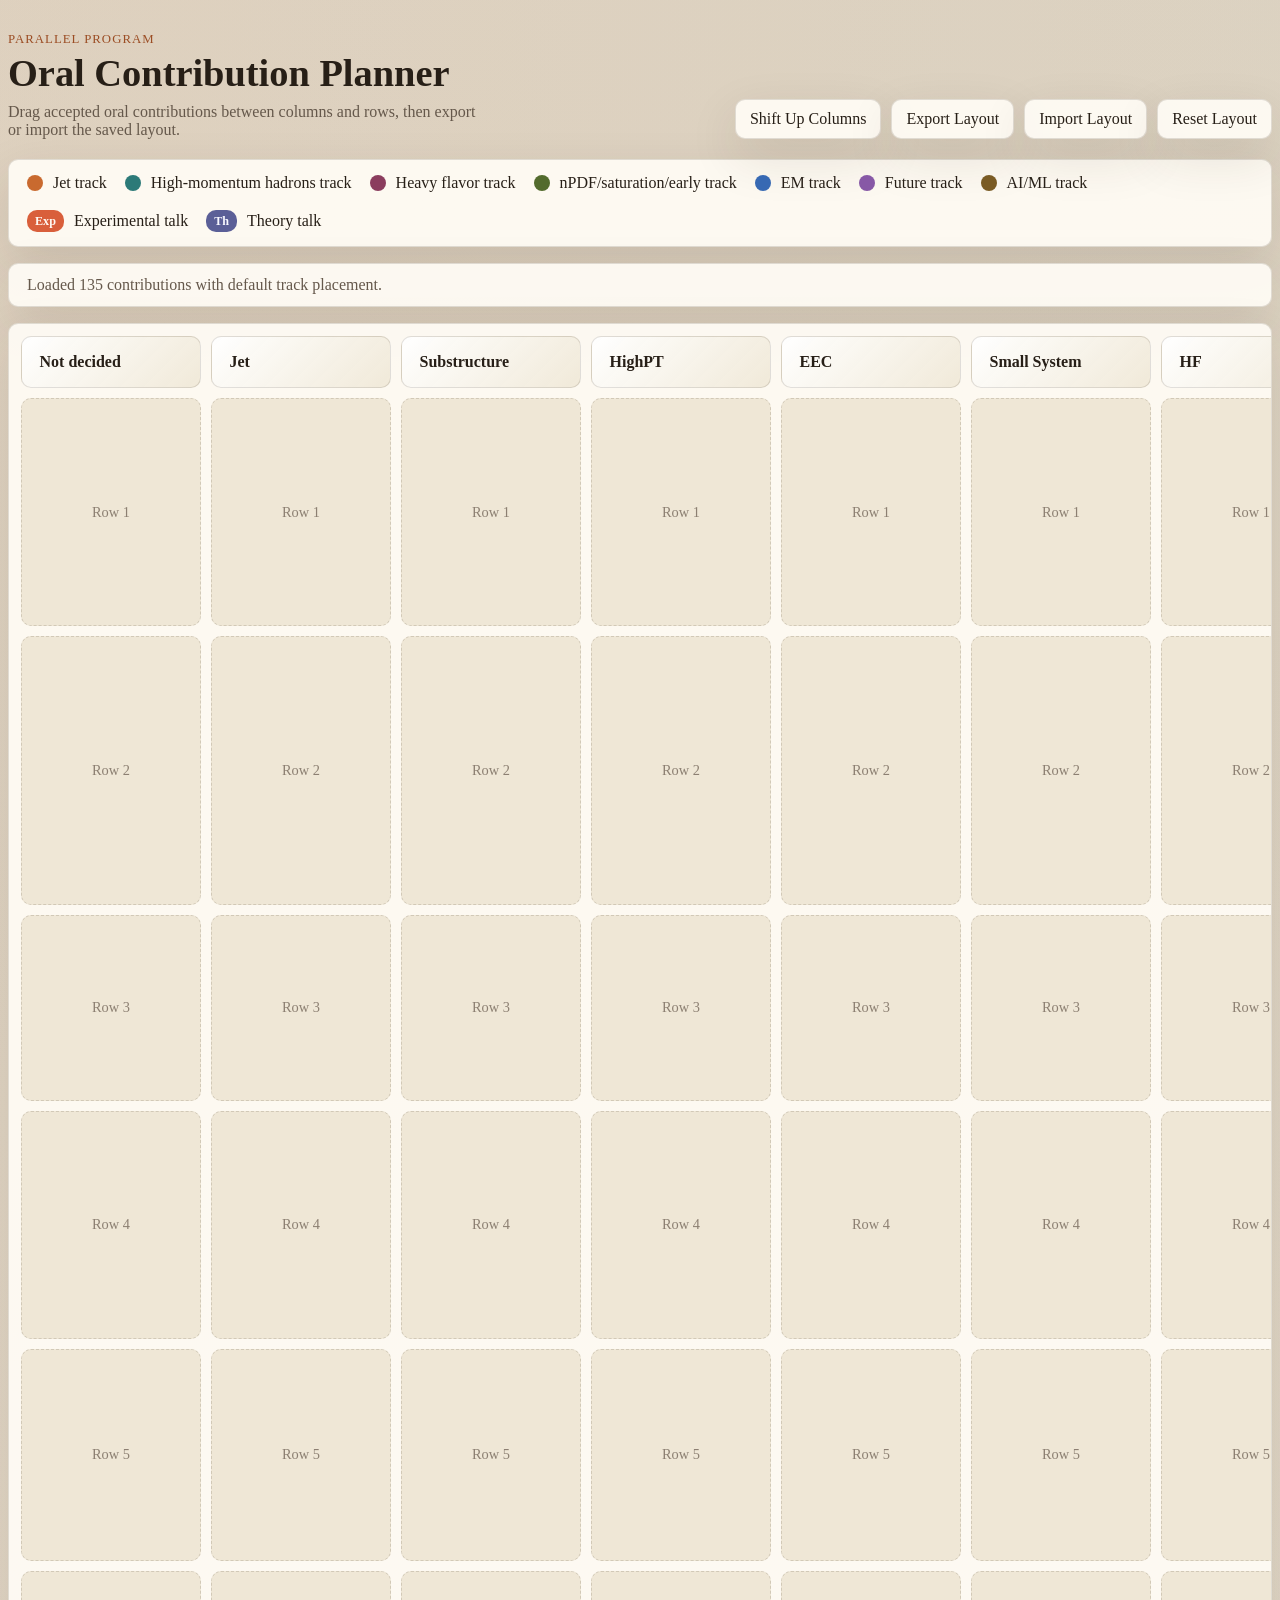
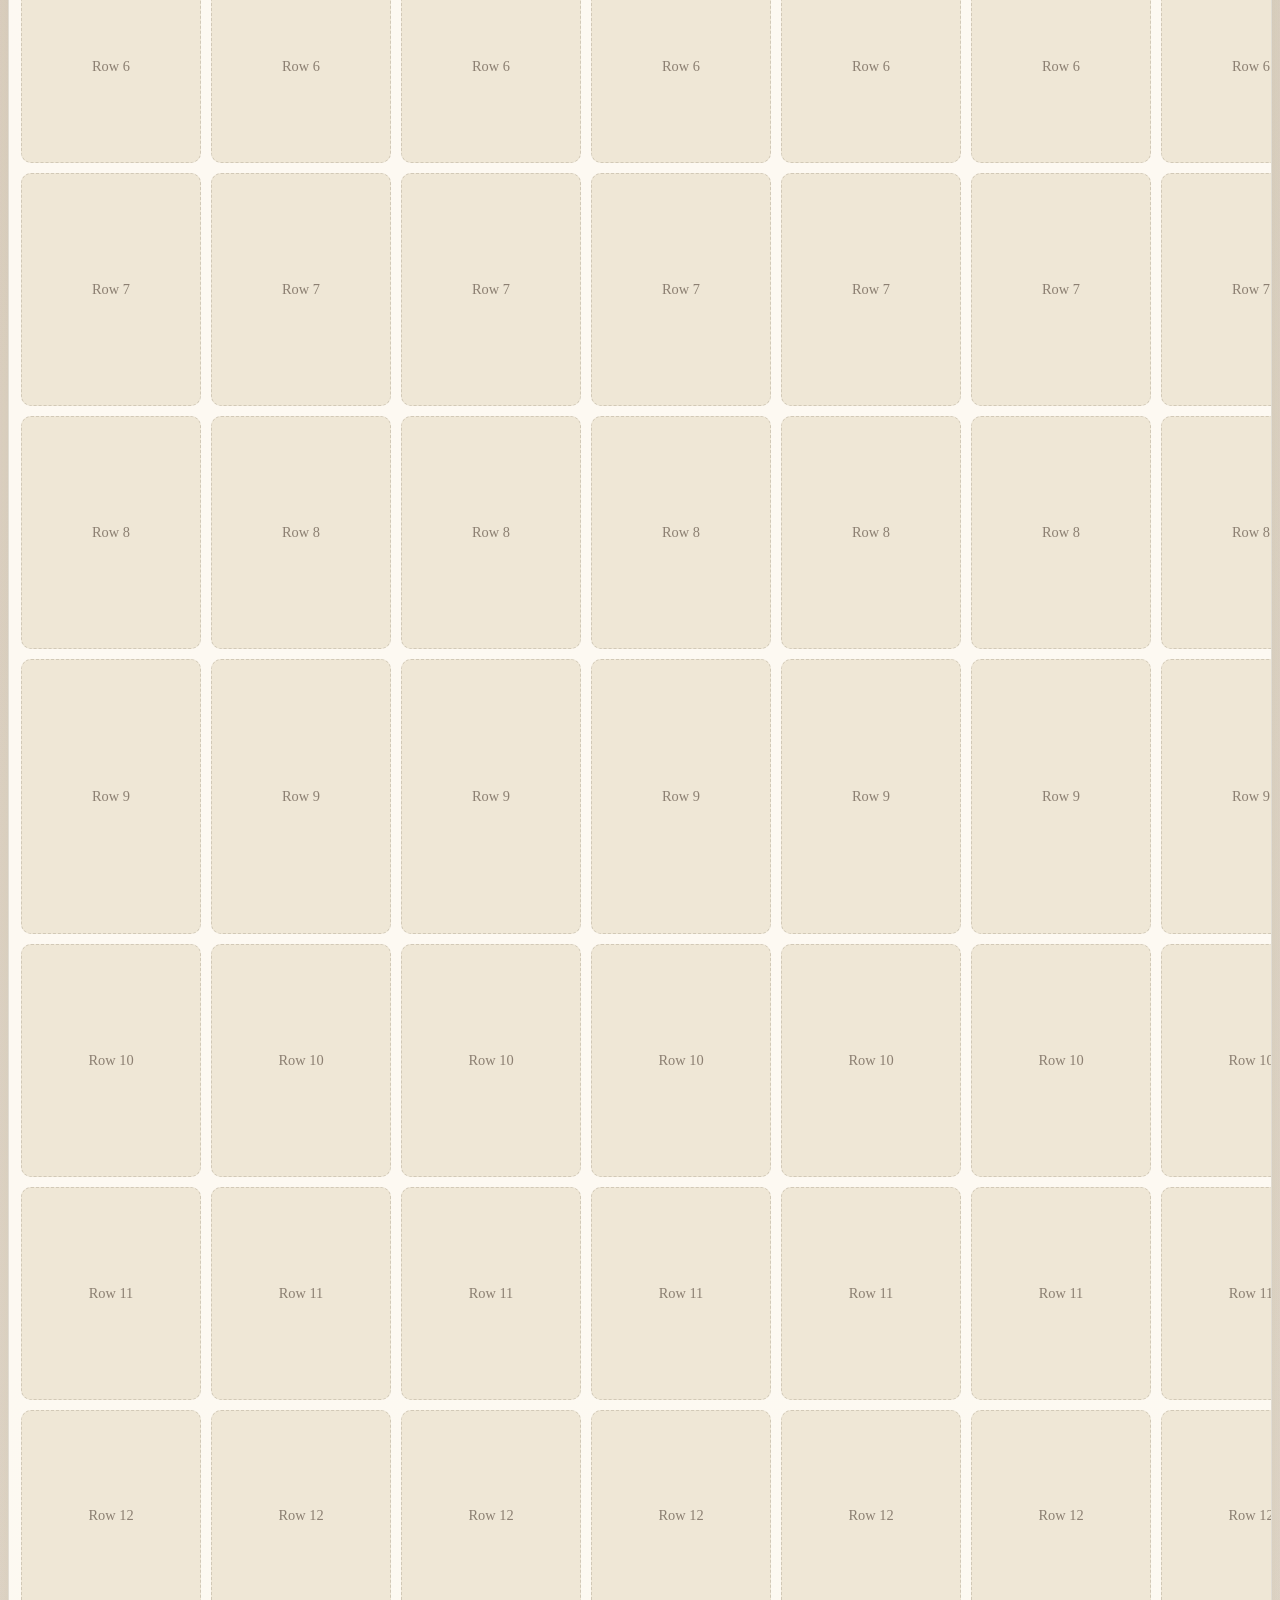
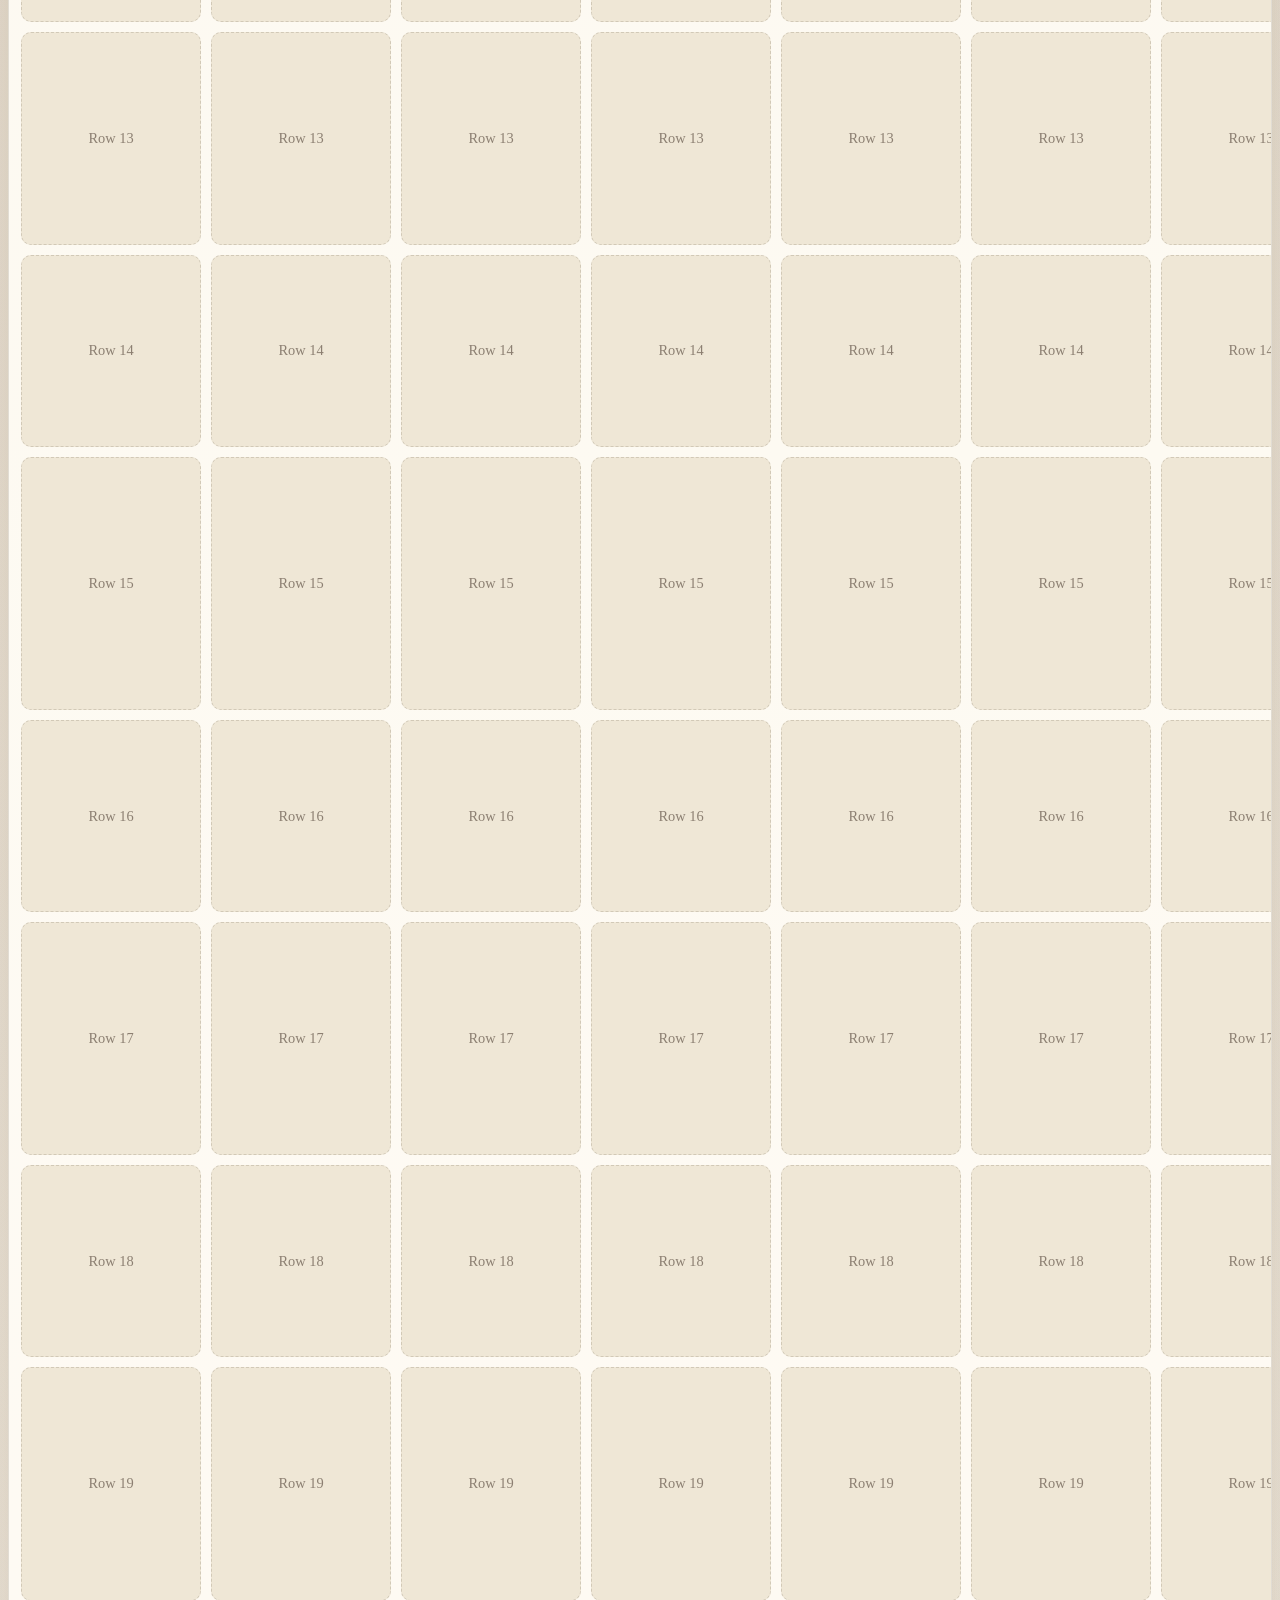
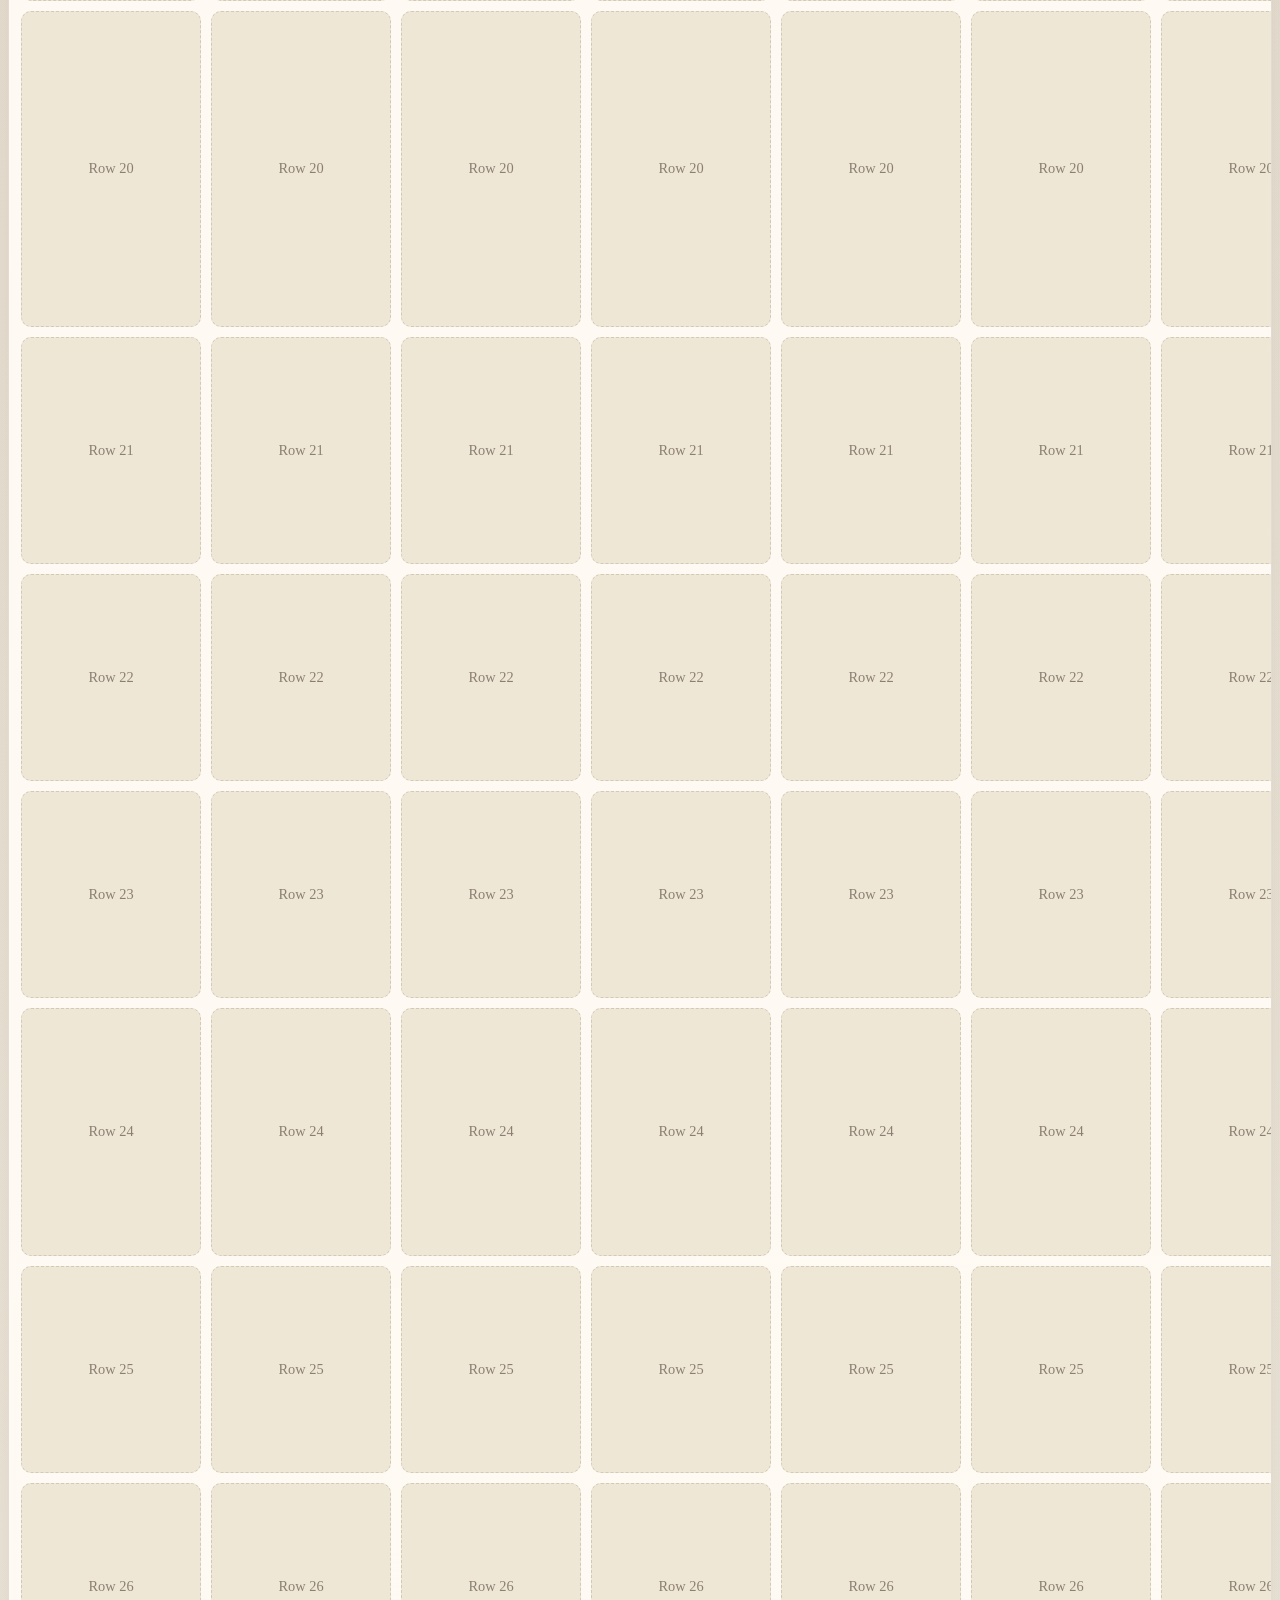
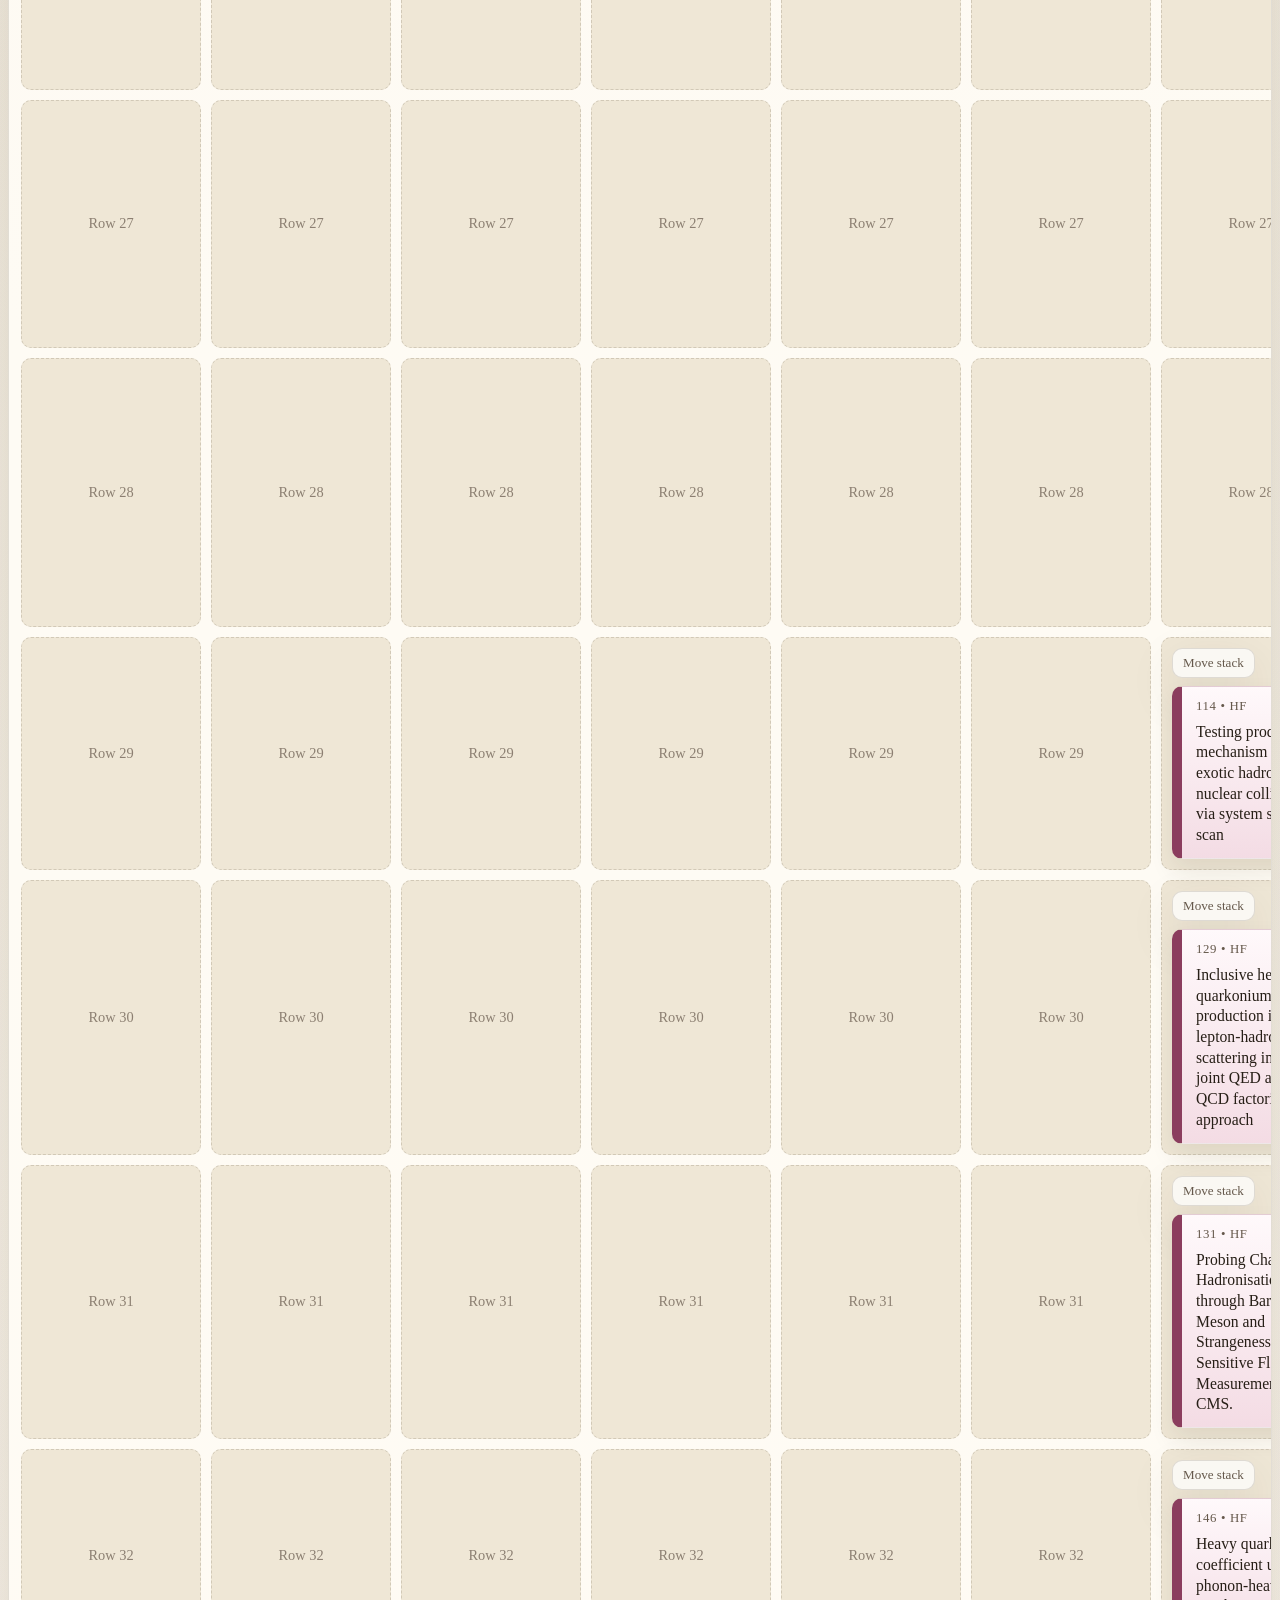
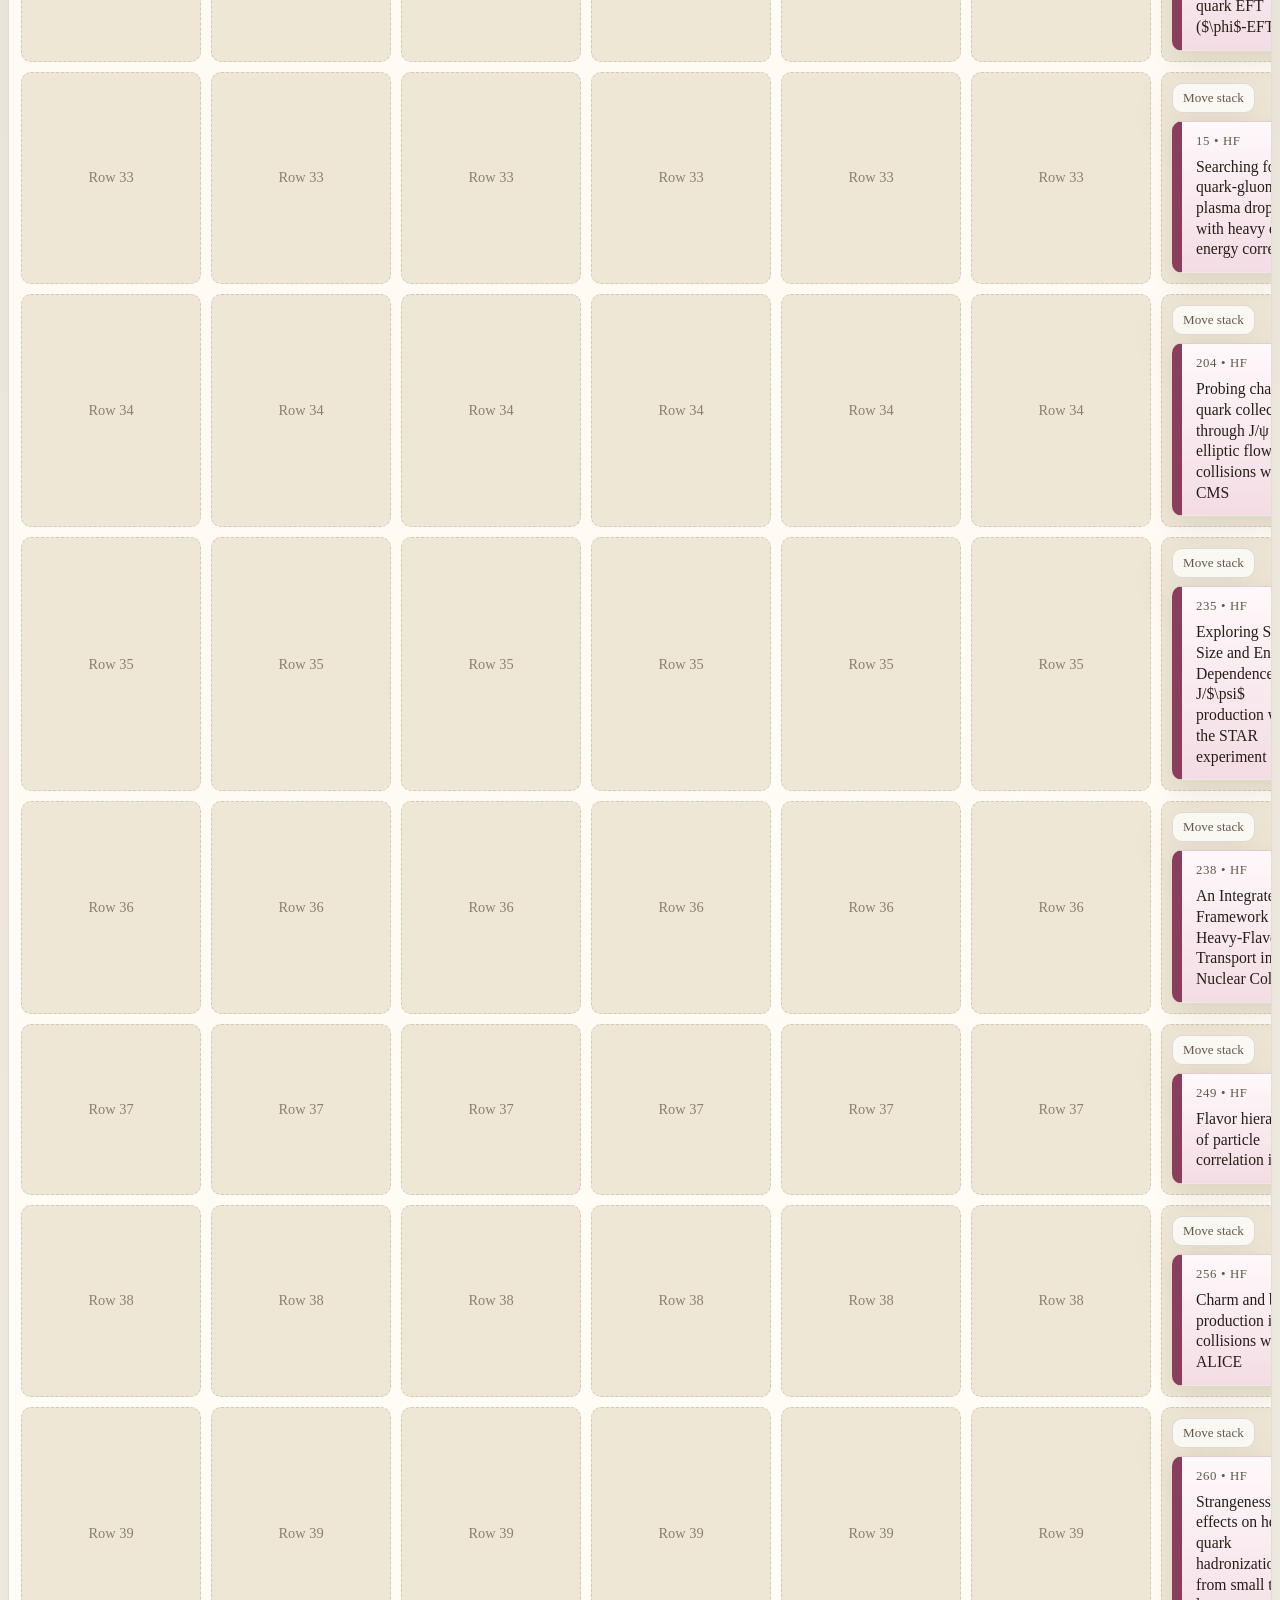
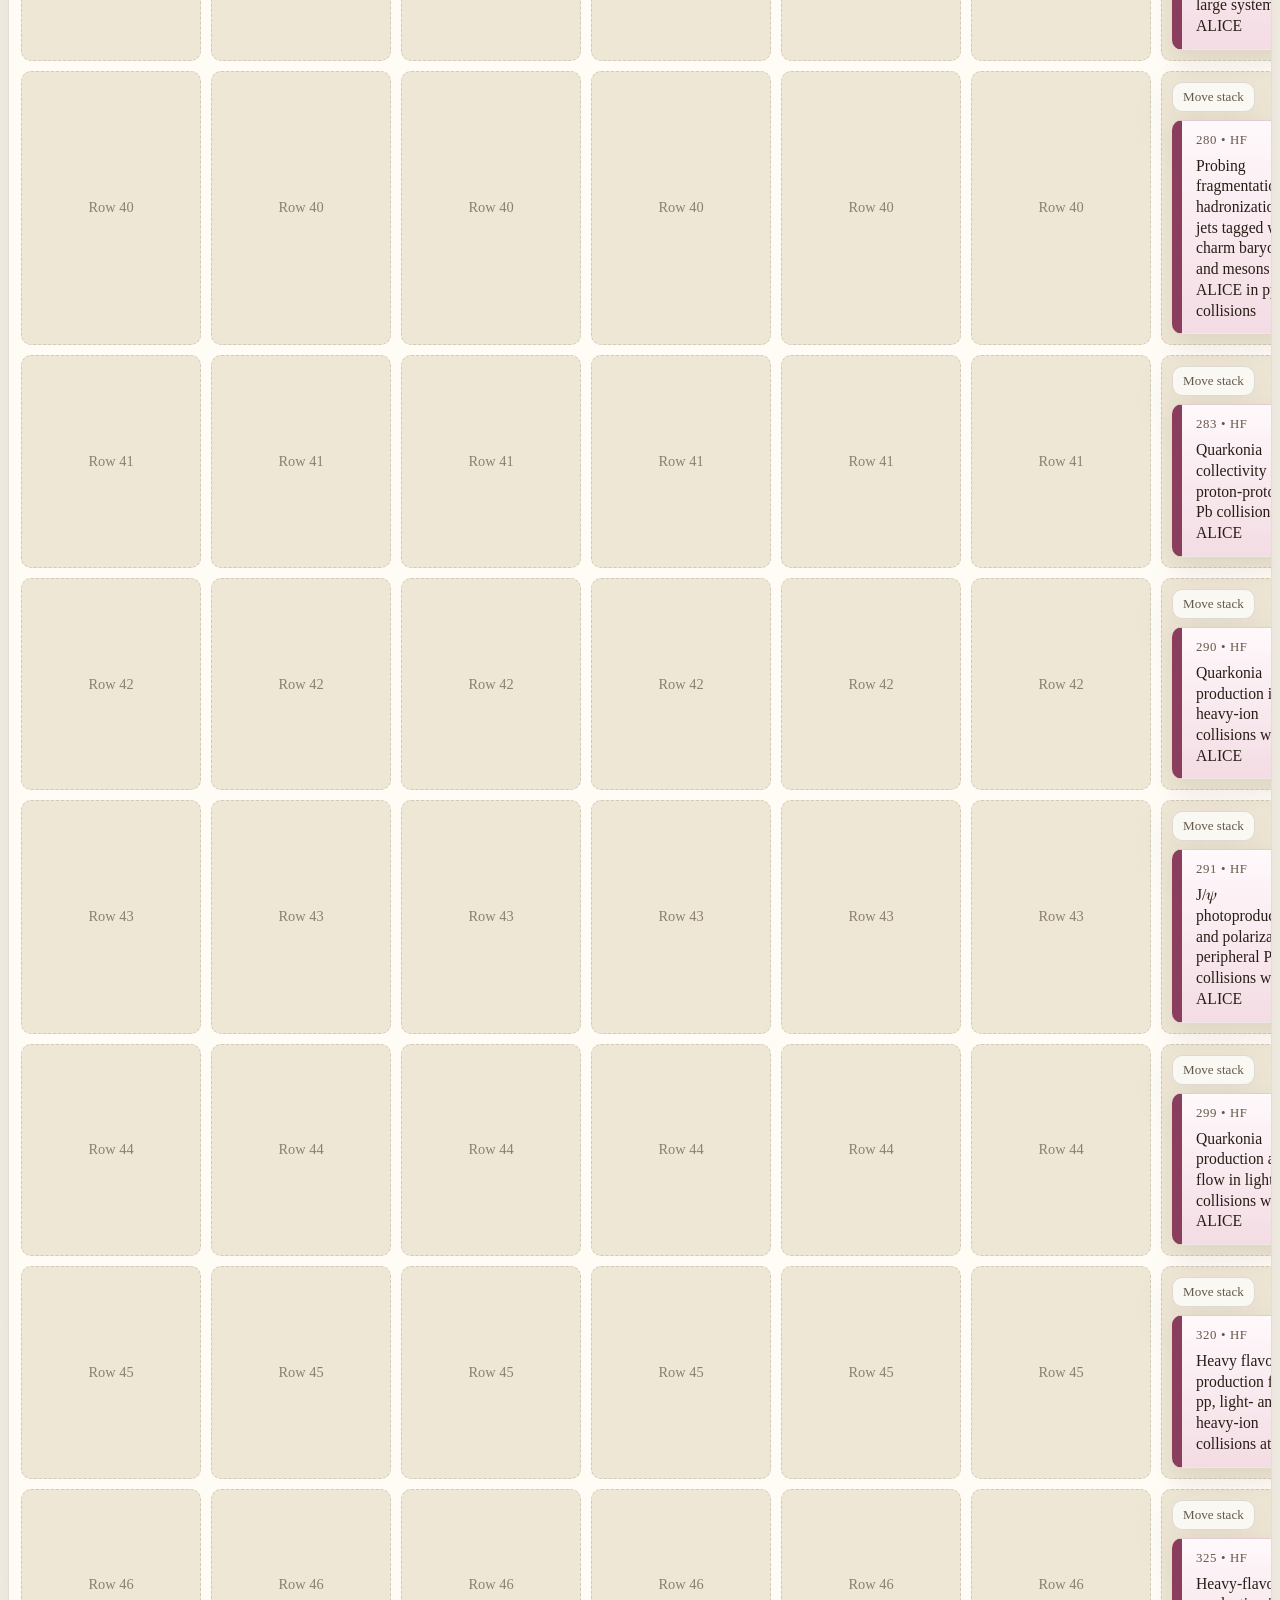
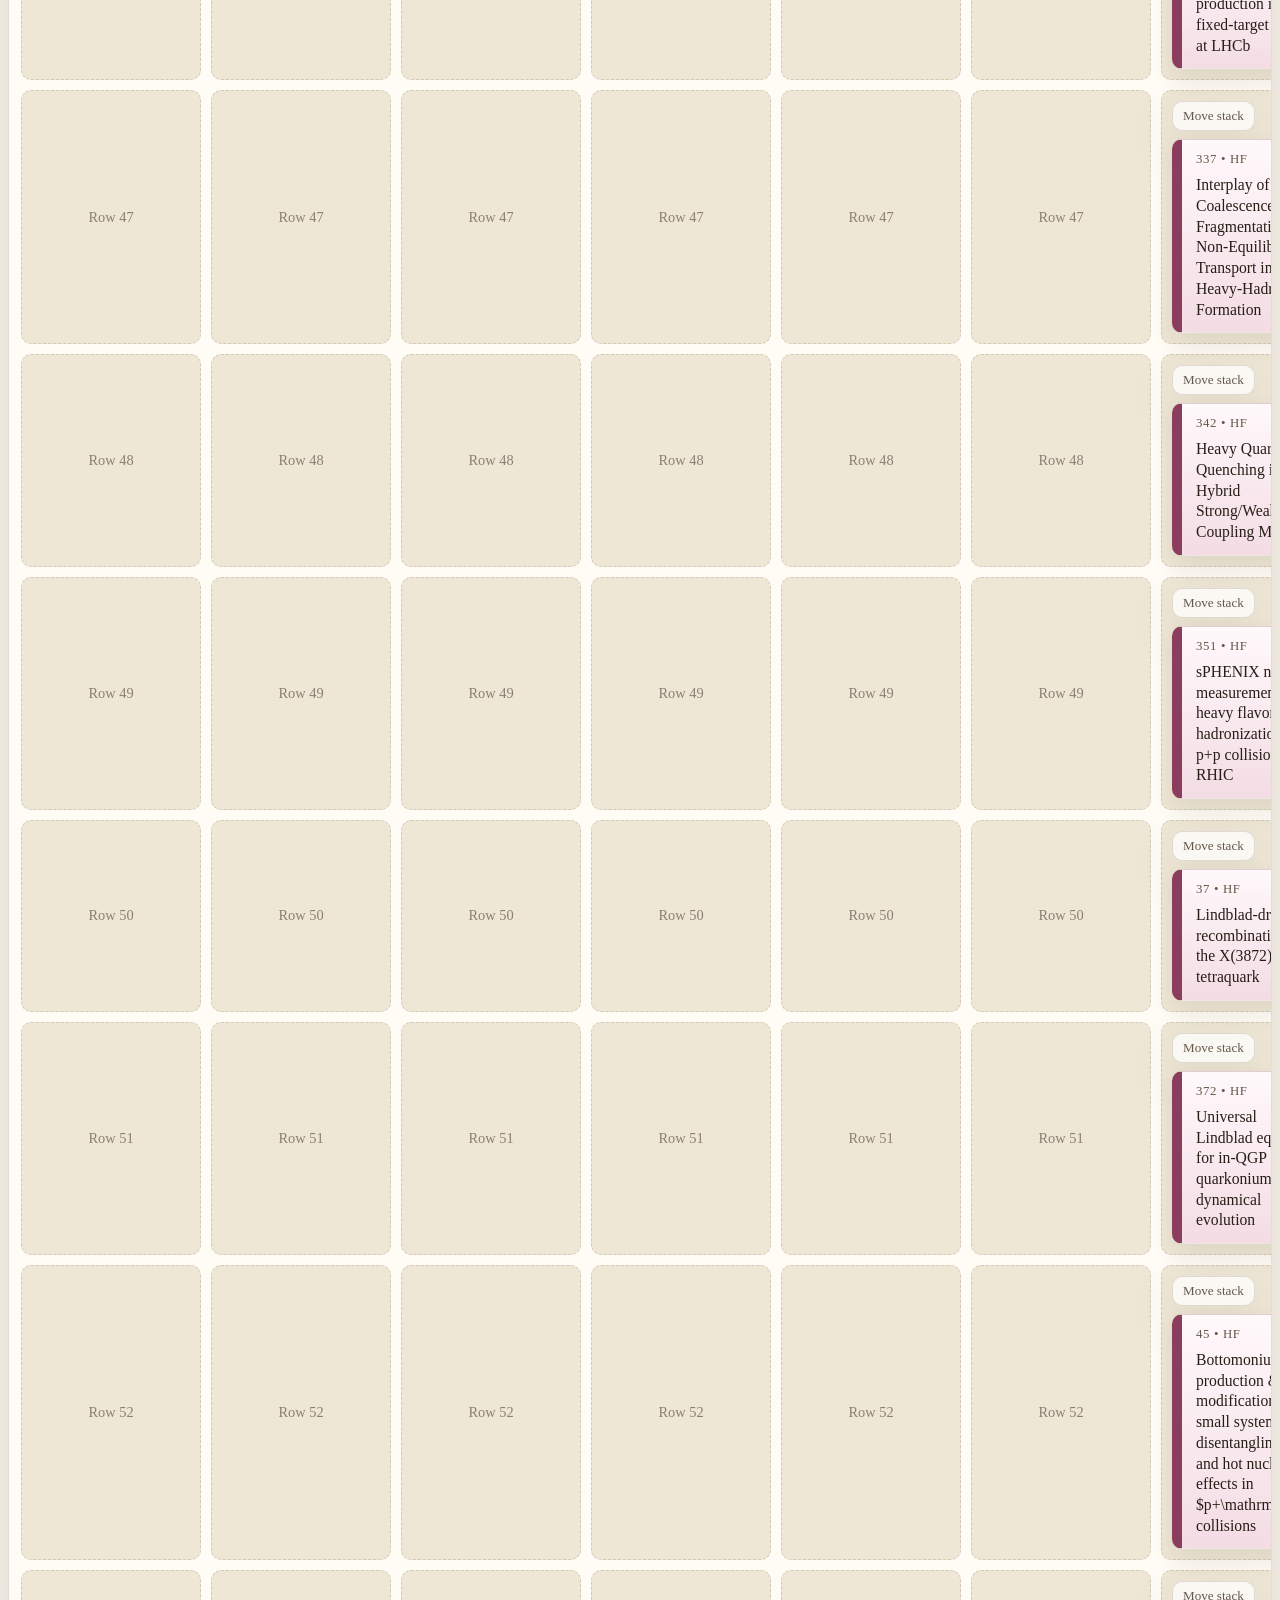
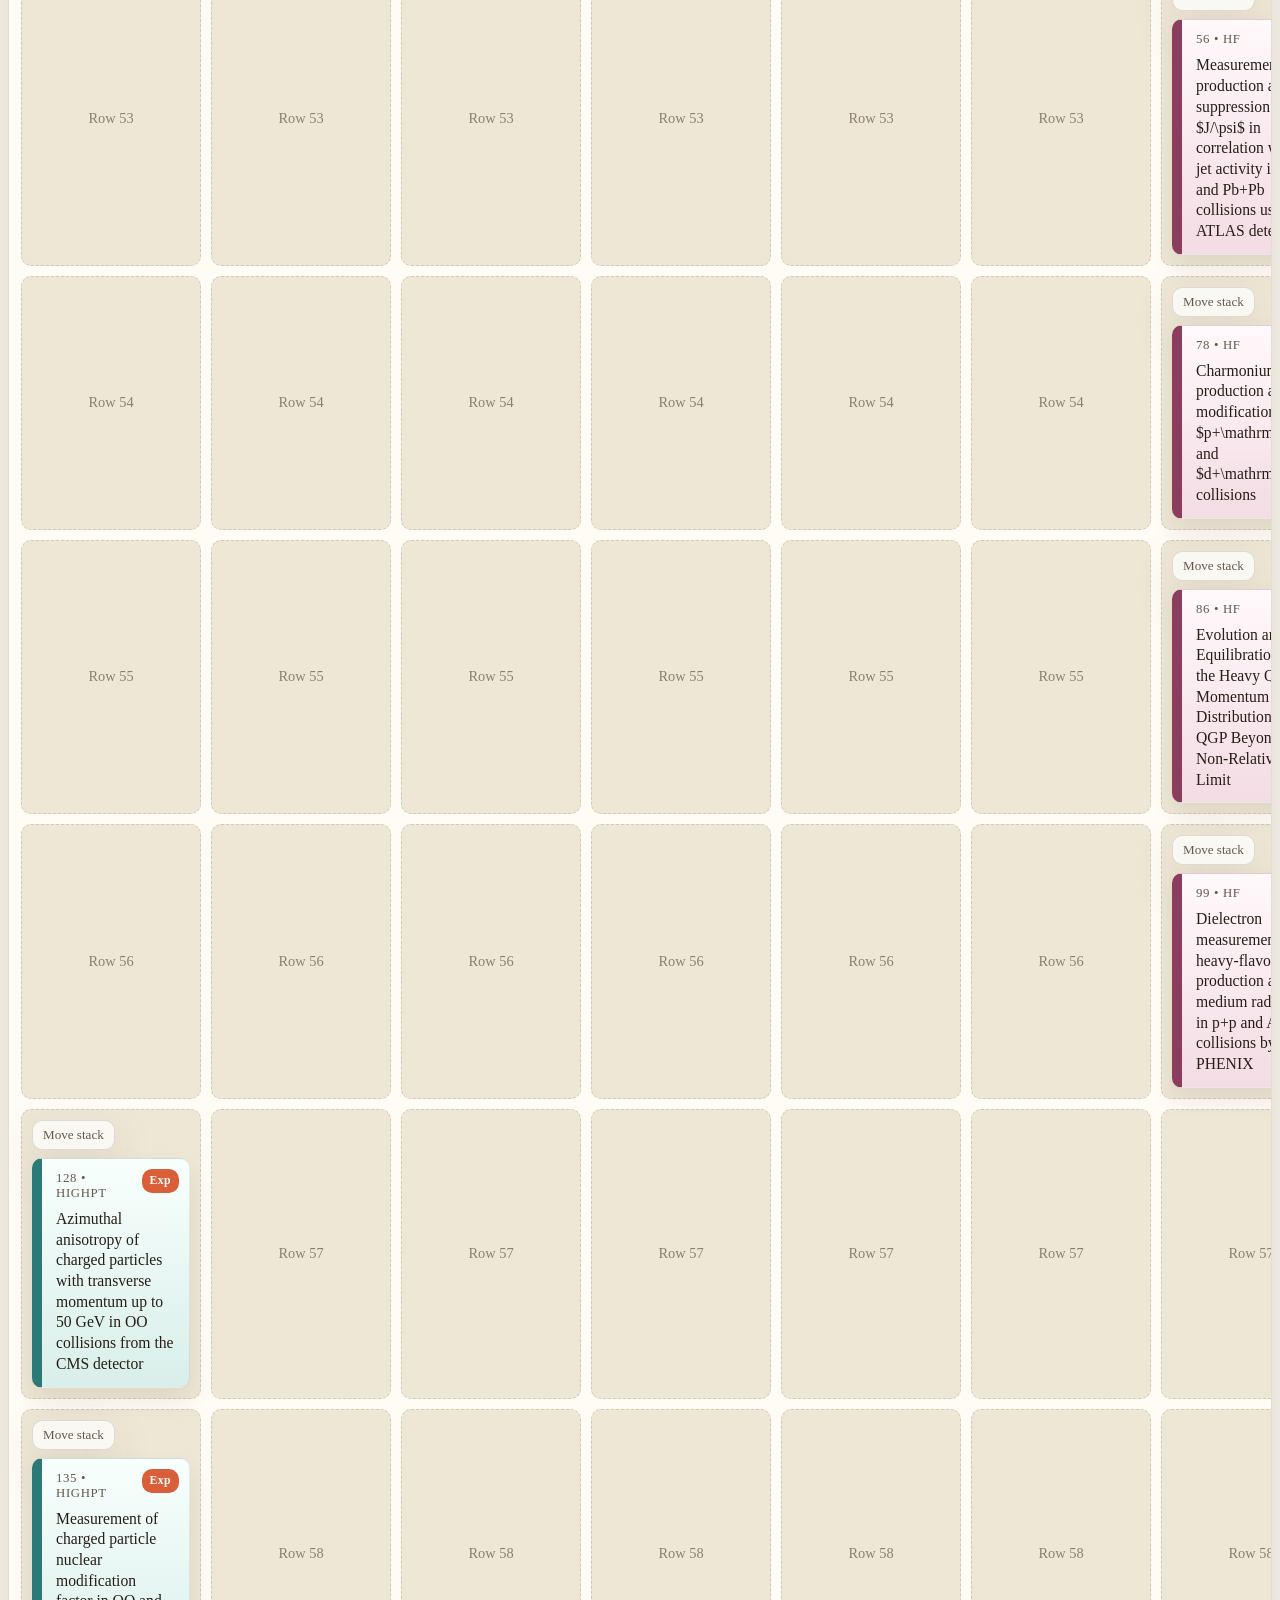
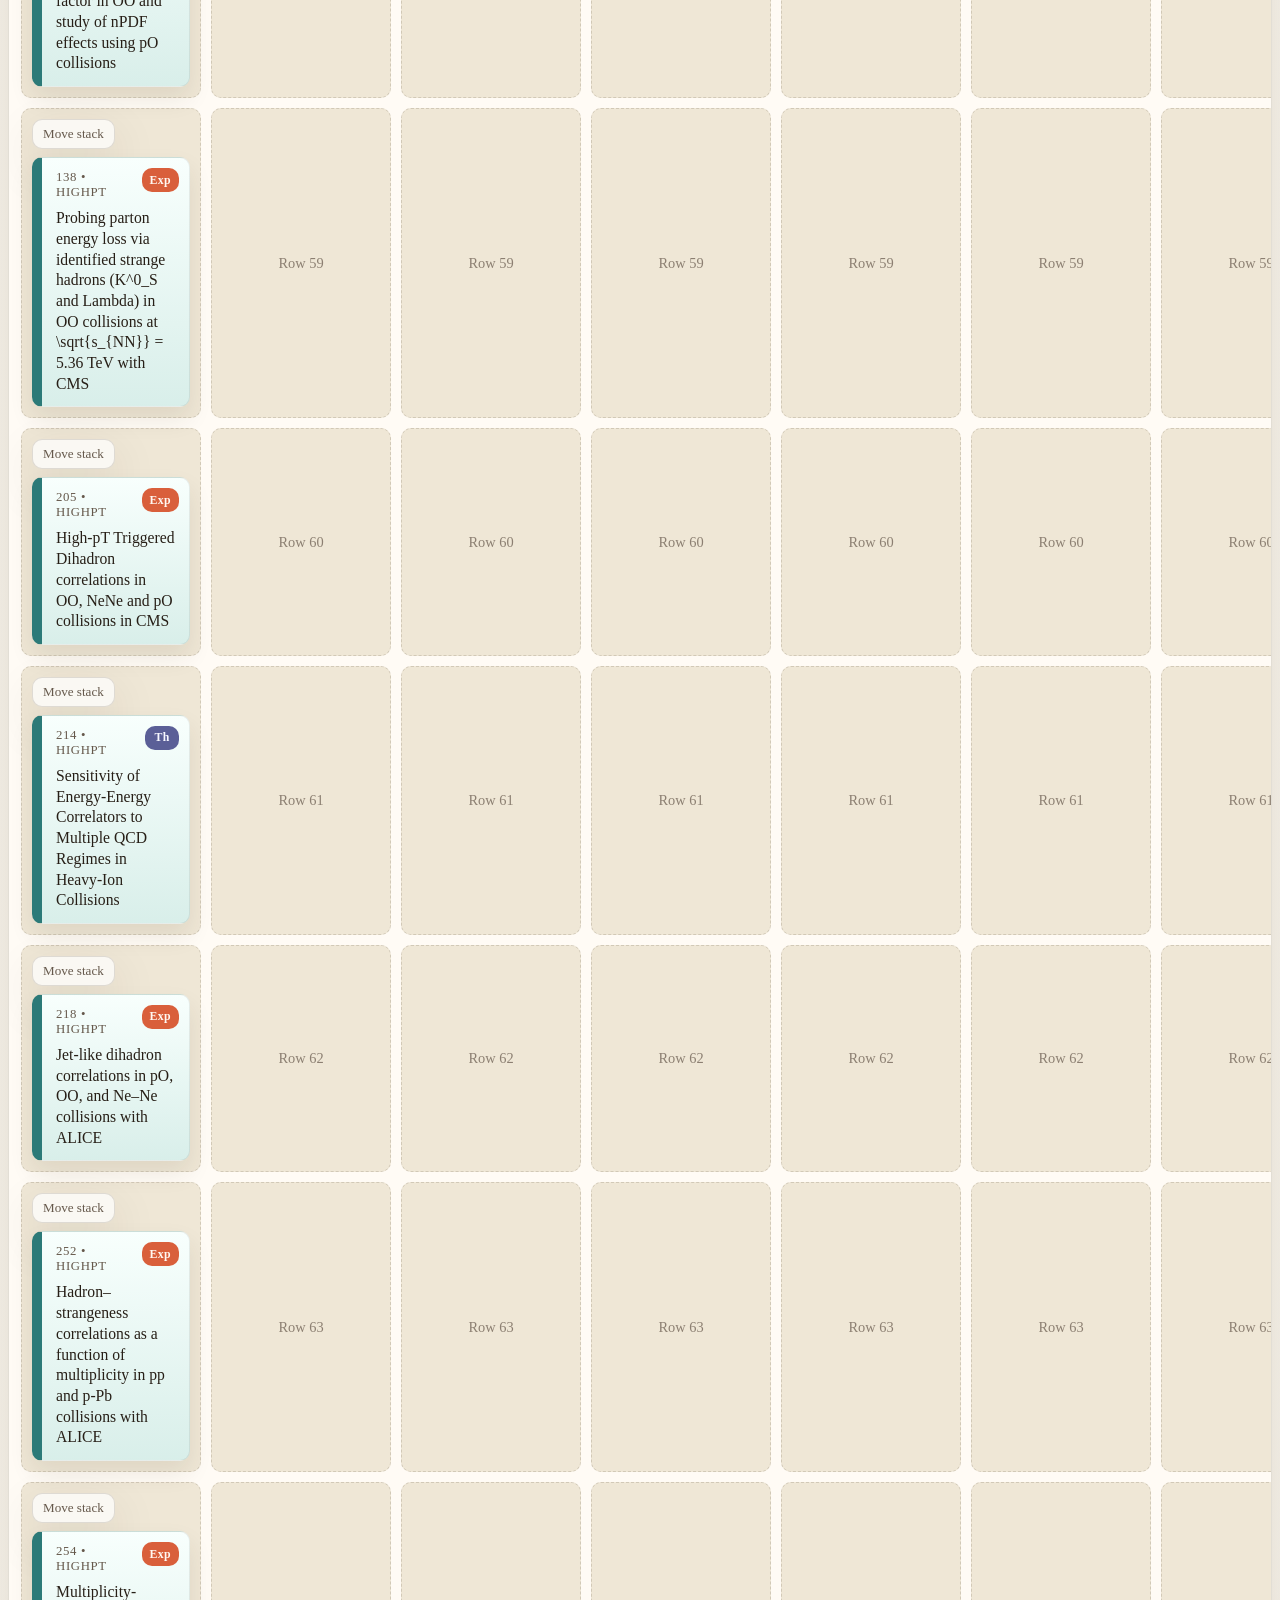
==== docs/index.html @ 84449896 "Initial commit" ====
<!doctype html>
<html lang="en">
  <head>
    <meta charset="utf-8">
    <meta name="viewport" content="width=device-width, initial-scale=1">
    <title>Parallel Program Planner</title>
    <link rel="stylesheet" href="style.css">
  </head>
  <body>
    <main class="page">
      <header class="hero">
        <div>
          <p class="eyebrow">Parallel Program</p>
          <h1>Oral Contribution Planner</h1>
          <p class="summary">
            Drag accepted oral contributions between columns and rows, then export or import the saved layout.
          </p>
        </div>
        <div class="actions">
          <button id="compact-button" type="button">Shift Up Columns</button>
          <button id="export-button" type="button">Export Layout</button>
          <label class="import-button" for="import-input">Import Layout</label>
          <input id="import-input" type="file" accept="application/json">
          <button id="reset-button" type="button">Reset Layout</button>
        </div>
      </header>

      <section class="legend" aria-label="Track colors">
        <span class="legend-item"><span class="legend-chip jet"></span>Jet track</span>
        <span class="legend-item"><span class="legend-chip highpt"></span>High-momentum hadrons track</span>
        <span class="legend-item"><span class="legend-chip hf"></span>Heavy flavor track</span>
        <span class="legend-item"><span class="legend-chip npdf-saturation-early"></span>nPDF/saturation/early track</span>
        <span class="legend-item"><span class="legend-chip em"></span>EM track</span>
        <span class="legend-item"><span class="legend-chip future"></span>Future track</span>
        <span class="legend-item"><span class="legend-chip ai-ml"></span>AI/ML track</span>
        <span class="legend-item"><span class="legend-badge exp">Exp</span>Experimental talk</span>
        <span class="legend-item"><span class="legend-badge theory">Th</span>Theory talk</span>
      </section>

      <section class="status-bar">
        <p id="status-message">Loading contributions...</p>
      </section>

      <section class="grid-wrap">
        <div id="schedule-grid" class="schedule-grid" aria-live="polite"></div>
      </section>
    </main>

    <template id="card-template">
      <article class="contribution-card" draggable="true">
        <div class="card-badge"></div>
        <div class="card-id"></div>
        <div class="card-title"></div>
      </article>
    </template>

    <script src="data.js"></script>
    <script src="app.js"></script>
  </body>
</html>
---- docs/style.css ----
:root {
  color-scheme: light;
  --page-bg: #f5f1e8;
  --panel-bg: rgba(255, 252, 246, 0.92);
  --panel-border: rgba(78, 66, 44, 0.16);
  --text-main: #271f17;
  --text-muted: #65584b;
  --accent: #9b4d24;
  --jet: #c96a2f;
  --jet-soft: #f4d1bd;
  --highpt: #2c7a78;
  --highpt-soft: #cce8e2;
  --hf: #8b3d5e;
  --hf-soft: #efd0db;
  --npdf-saturation-early: #536b2d;
  --npdf-saturation-early-soft: #dce7c7;
  --em: #3769b3;
  --em-soft: #d4e3fb;
  --future: #8758a6;
  --future-soft: #e6d8f2;
  --ai-ml: #7a5b24;
  --ai-ml-soft: #ecdfc0;
  --drop-zone: #efe7d6;
  --shadow: 0 18px 50px rgba(60, 43, 24, 0.12);
}

* {
  box-sizing: border-box;
}

body {
  margin: 0;
  min-height: 100vh;
  font-family: Georgia, "Times New Roman", serif;
  color: var(--text-main);
  background:
    radial-gradient(circle at top left, rgba(201, 106, 47, 0.18), transparent 28%),
    radial-gradient(circle at top right, rgba(44, 122, 120, 0.12), transparent 26%),
    linear-gradient(180deg, #f8f4ea 0%, var(--page-bg) 100%);
}

.page {
  width: min(1760px, calc(100vw - 16px));
  margin: 0 auto;
  padding: 32px 0 48px;
}

.hero {
  display: flex;
  justify-content: space-between;
  gap: 24px;
  align-items: end;
  margin-bottom: 20px;
}

.eyebrow {
  margin: 0 0 8px;
  text-transform: uppercase;
  letter-spacing: 0.08em;
  font-size: 0.8rem;
  color: var(--accent);
}

h1 {
  margin: 0;
  font-size: clamp(2rem, 3vw, 3.3rem);
  line-height: 0.95;
}

.summary {
  max-width: 60ch;
  margin: 12px 0 0;
  color: var(--text-muted);
}

.actions {
  display: flex;
  flex-wrap: wrap;
  gap: 10px;
  justify-content: flex-end;
}

button,
.import-button {
  border: 1px solid var(--panel-border);
  background: var(--panel-bg);
  color: var(--text-main);
  padding: 10px 14px;
  border-radius: 10px;
  font: inherit;
  cursor: pointer;
  box-shadow: var(--shadow);
}

button:hover,
.import-button:hover {
  border-color: rgba(78, 66, 44, 0.28);
}

#import-input {
  display: none;
}

.legend,
.status-bar,
.grid-wrap {
  background: var(--panel-bg);
  border: 1px solid var(--panel-border);
  border-radius: 10px;
  box-shadow: var(--shadow);
}

.legend {
  display: flex;
  flex-wrap: wrap;
  gap: 18px;
  padding: 14px 18px;
  margin-bottom: 16px;
}

.legend-item {
  display: inline-flex;
  align-items: center;
  gap: 10px;
}

.legend-chip {
  width: 16px;
  height: 16px;
  border-radius: 10px;
  display: inline-block;
}

.legend-badge {
  min-width: 28px;
  height: 22px;
  padding: 0 8px;
  border-radius: 10px;
  display: inline-flex;
  align-items: center;
  justify-content: center;
  font-size: 0.76rem;
  font-weight: 700;
}

.legend-chip.jet {
  background: var(--jet);
}

.legend-chip.highpt {
  background: var(--highpt);
}

.legend-chip.hf {
  background: var(--hf);
}

.legend-chip.npdf-saturation-early {
  background: var(--npdf-saturation-early);
}

.legend-chip.em {
  background: var(--em);
}

.legend-chip.future {
  background: var(--future);
}

.legend-chip.ai-ml {
  background: var(--ai-ml);
}

.legend-badge.exp {
  background: #d95f3b;
  color: #fff8f2;
}

.legend-badge.theory {
  background: #5b5f97;
  color: #f8f8ff;
}

.status-bar {
  padding: 12px 18px;
  margin-bottom: 16px;
}

.status-bar p {
  margin: 0;
  color: var(--text-muted);
}

.grid-wrap {
  padding: 12px;
  overflow-x: auto;
}

.schedule-grid {
  display: grid;
  grid-template-columns: repeat(11, minmax(180px, 1fr));
  gap: 10px;
  min-width: 0;
}

.column-header,
.grid-cell {
  border-radius: 10px;
}

.column-header {
  padding: 16px 18px;
  background: linear-gradient(135deg, rgba(255, 255, 255, 0.94), rgba(239, 231, 214, 0.9));
  border: 1px solid var(--panel-border);
  font-weight: 700;
  position: sticky;
  top: 0;
  z-index: 1;
}

.grid-cell {
  min-height: 112px;
  padding: 10px;
  background: var(--drop-zone);
  border: 1px dashed rgba(78, 66, 44, 0.18);
  transition: background 120ms ease, border-color 120ms ease, transform 120ms ease;
}

.grid-cell:not(.is-empty) {
  display: flex;
  flex-direction: column;
  gap: 8px;
}

.grid-cell.is-stack-target {
  background: #f4efe4;
  border-color: var(--accent);
  box-shadow: inset 0 0 0 2px rgba(155, 77, 36, 0.18);
}

.grid-cell.is-target {
  background: #fff4df;
  border-color: var(--accent);
  transform: translateY(-1px);
}

.grid-cell.is-empty {
  display: flex;
  align-items: center;
  justify-content: center;
}

.empty-label {
  color: rgba(101, 88, 75, 0.72);
  font-size: 0.9rem;
}

.stack-handle {
  align-self: flex-start;
  border: 1px solid rgba(78, 66, 44, 0.16);
  background: rgba(255, 255, 255, 0.7);
  color: var(--text-muted);
  padding: 6px 10px;
  border-radius: 10px;
  font: inherit;
  font-size: 0.82rem;
  cursor: grab;
}

.stack-handle:active {
  cursor: grabbing;
}

.contribution-card {
  position: relative;
  width: 100%;
  min-height: 92px;
  border: 1px solid rgba(39, 31, 23, 0.08);
  border-left-width: 10px;
  border-radius: 10px;
  background: #fffdfa;
  padding: 12px 14px;
  box-shadow: 0 12px 24px rgba(60, 43, 24, 0.09);
  cursor: grab;
}

.card-badge {
  position: absolute;
  top: 10px;
  right: 10px;
  min-width: 34px;
  height: 24px;
  padding: 0 8px;
  border-radius: 10px;
  display: inline-flex;
  align-items: center;
  justify-content: center;
  font-size: 0.74rem;
  font-weight: 700;
  letter-spacing: 0.03em;
}

.card-badge.experimental {
  background: #d95f3b;
  color: #fff8f2;
}

.card-badge.theory {
  background: #5b5f97;
  color: #f8f8ff;
}

.contribution-card:active {
  cursor: grabbing;
}

.contribution-card.is-drop-before {
  box-shadow:
    0 12px 24px rgba(60, 43, 24, 0.09),
    0 -4px 0 0 var(--accent);
}

.contribution-card.is-drop-after {
  box-shadow:
    0 12px 24px rgba(60, 43, 24, 0.09),
    0 4px 0 0 var(--accent);
}

.contribution-card.jet {
  border-left-color: var(--jet);
  background: linear-gradient(180deg, #fff9f5 0%, var(--jet-soft) 140%);
}

.contribution-card.highpt {
  border-left-color: var(--highpt);
  background: linear-gradient(180deg, #f8fffd 0%, var(--highpt-soft) 140%);
}

.contribution-card.hf {
  border-left-color: var(--hf);
  background: linear-gradient(180deg, #fff9fb 0%, var(--hf-soft) 140%);
}

.contribution-card.npdf-saturation-early {
  border-left-color: var(--npdf-saturation-early);
  background: linear-gradient(180deg, #fbfff7 0%, var(--npdf-saturation-early-soft) 140%);
}

.contribution-card.em {
  border-left-color: var(--em);
  background: linear-gradient(180deg, #f8fbff 0%, var(--em-soft) 140%);
}

.contribution-card.future {
  border-left-color: var(--future);
  background: linear-gradient(180deg, #fcf8ff 0%, var(--future-soft) 140%);
}

.contribution-card.ai-ml {
  border-left-color: var(--ai-ml);
  background: linear-gradient(180deg, #fffdf7 0%, var(--ai-ml-soft) 140%);
}

.card-id {
  font-size: 0.8rem;
  letter-spacing: 0.05em;
  text-transform: uppercase;
  color: var(--text-muted);
  margin-bottom: 8px;
  padding-right: 48px;
}

.card-title {
  font-size: 0.98rem;
  line-height: 1.32;
}

@media (max-width: 860px) {
  .page {
    width: calc(100% - 20px);
    padding-top: 20px;
  }

  .hero {
    flex-direction: column;
    align-items: stretch;
  }

  .actions {
    justify-content: flex-start;
  }
}
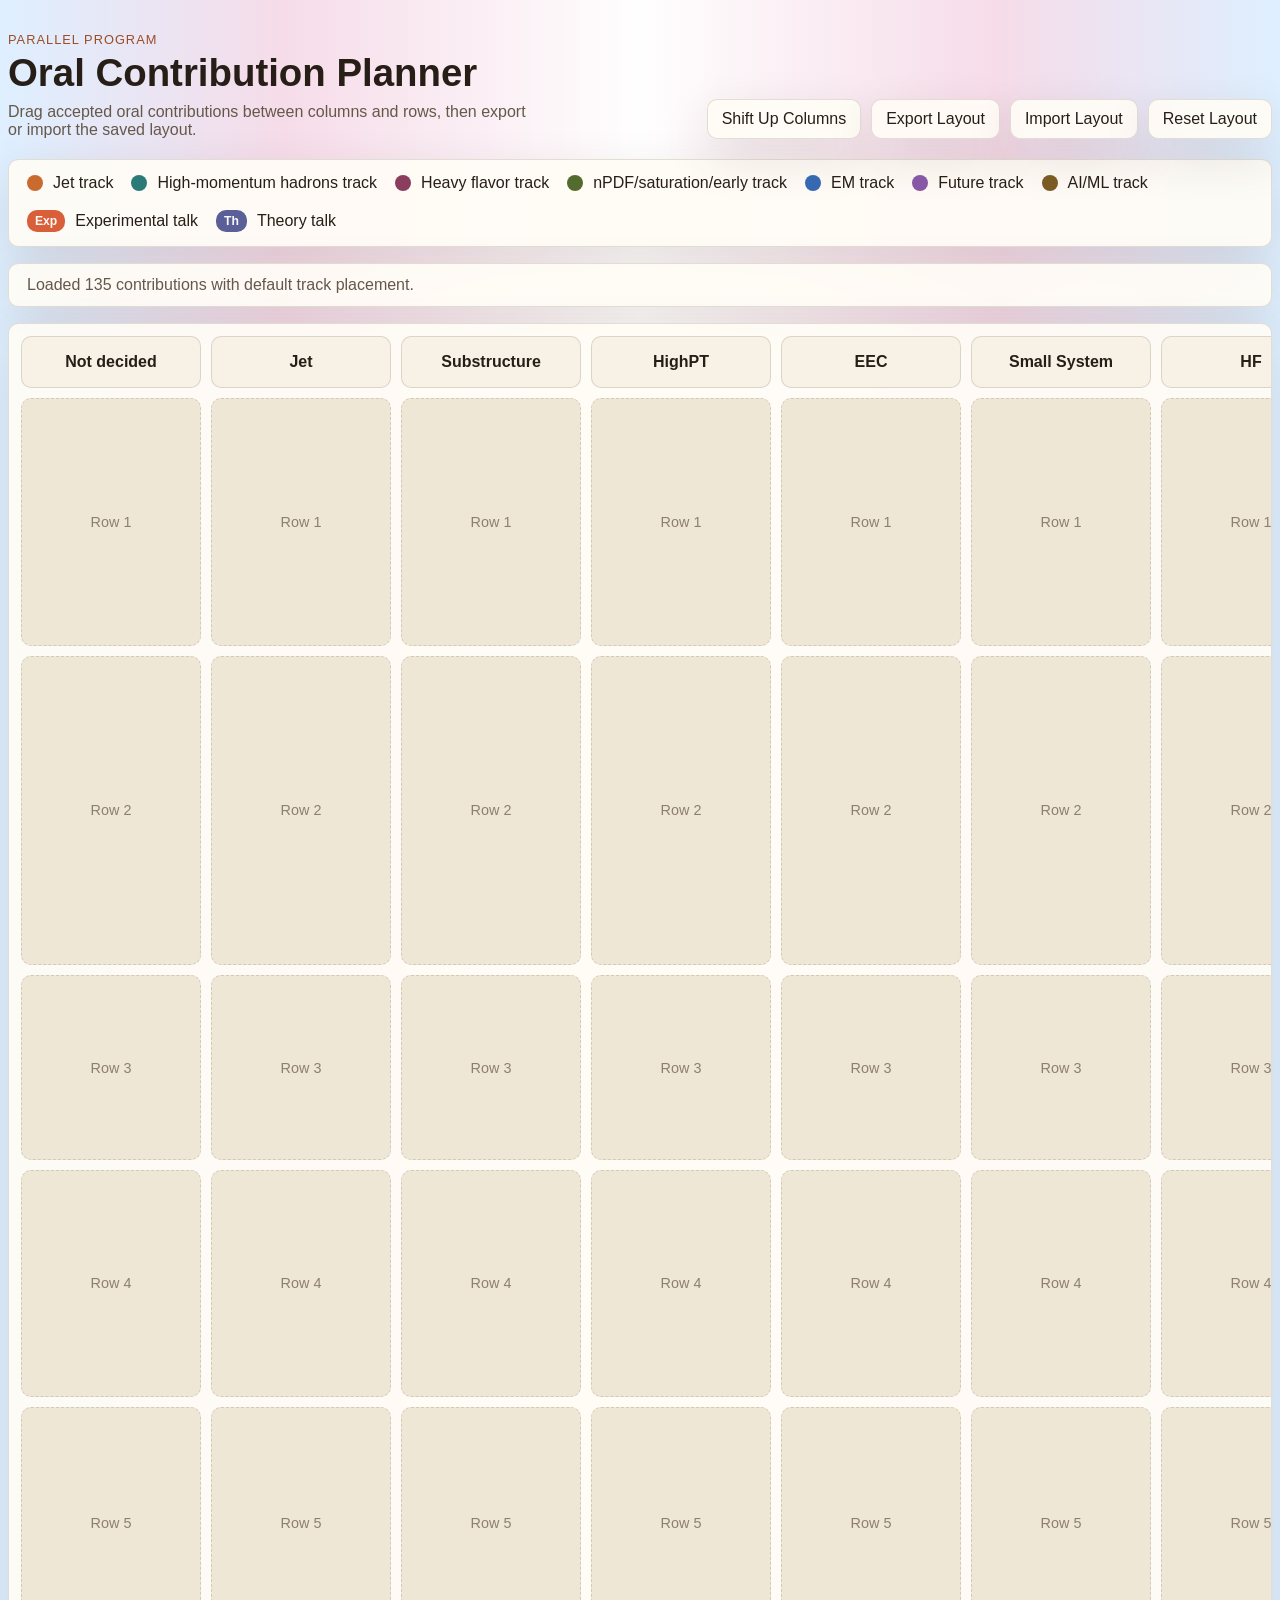
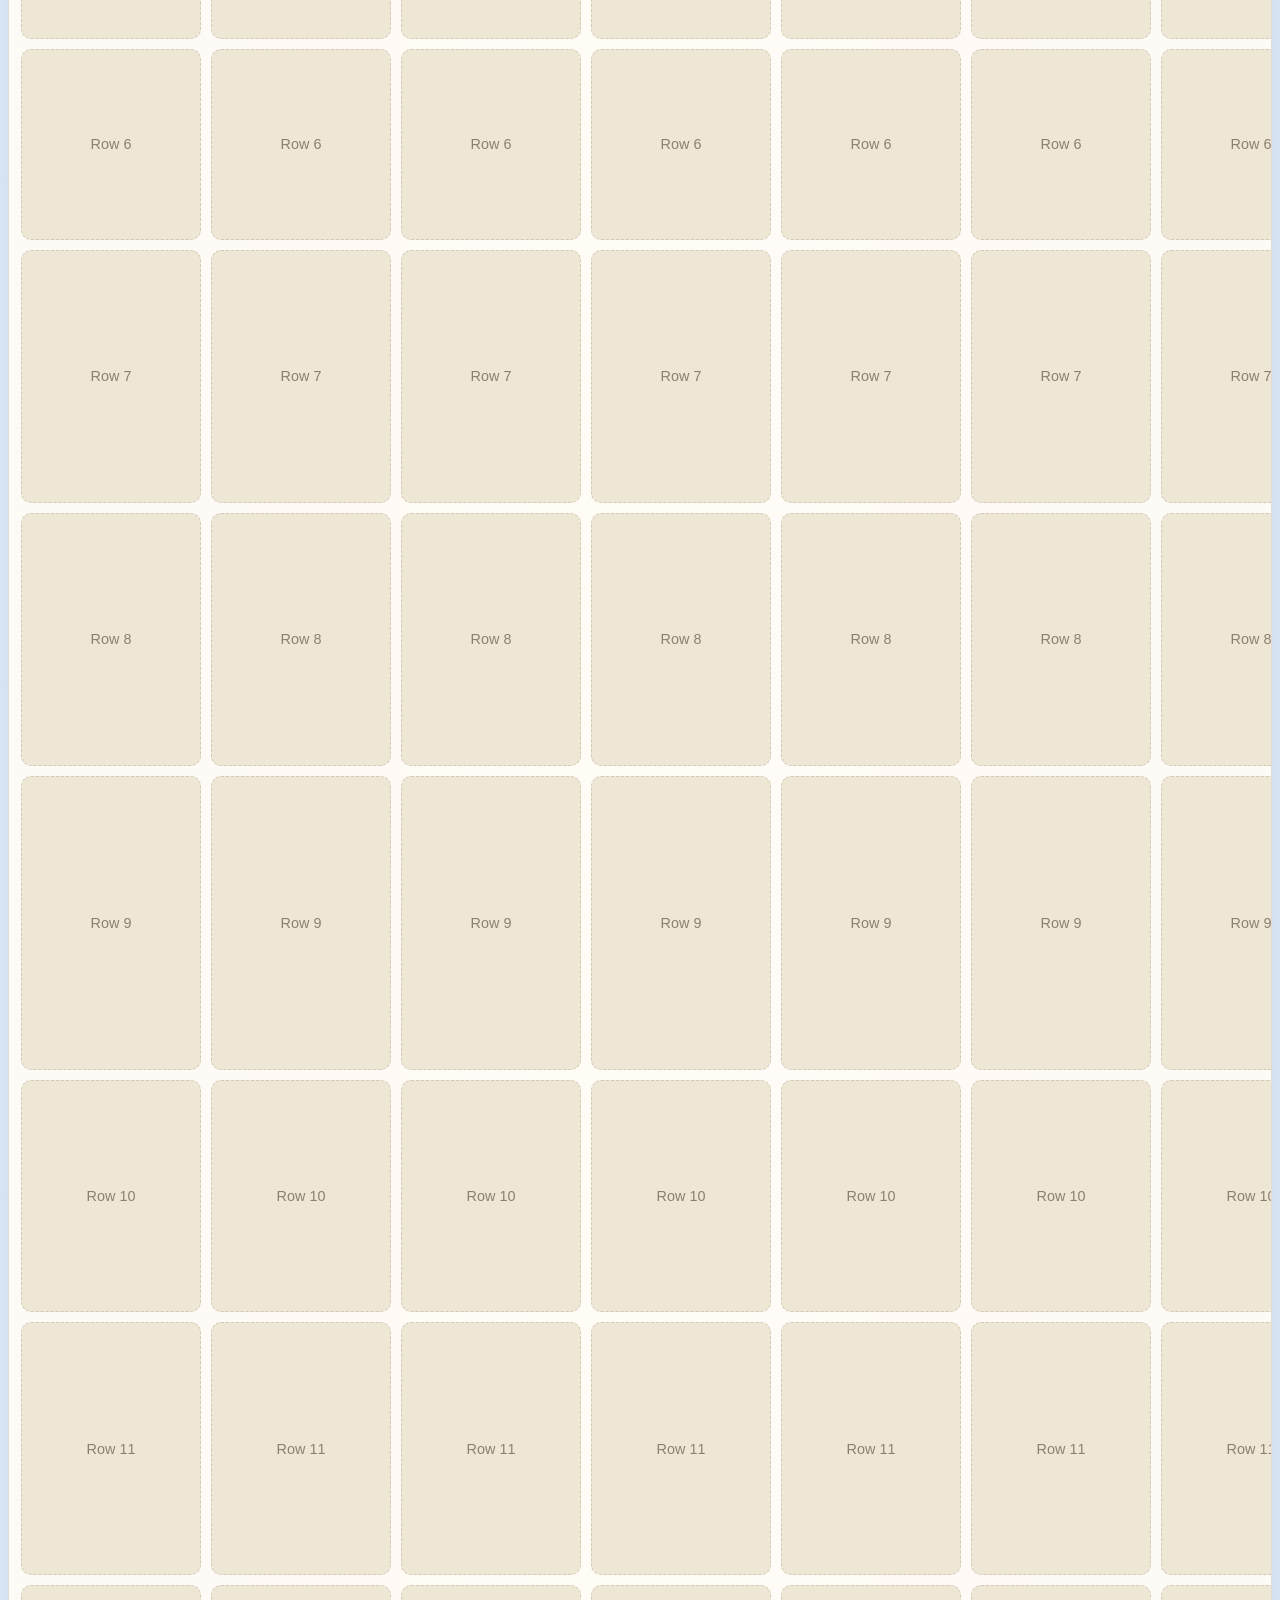
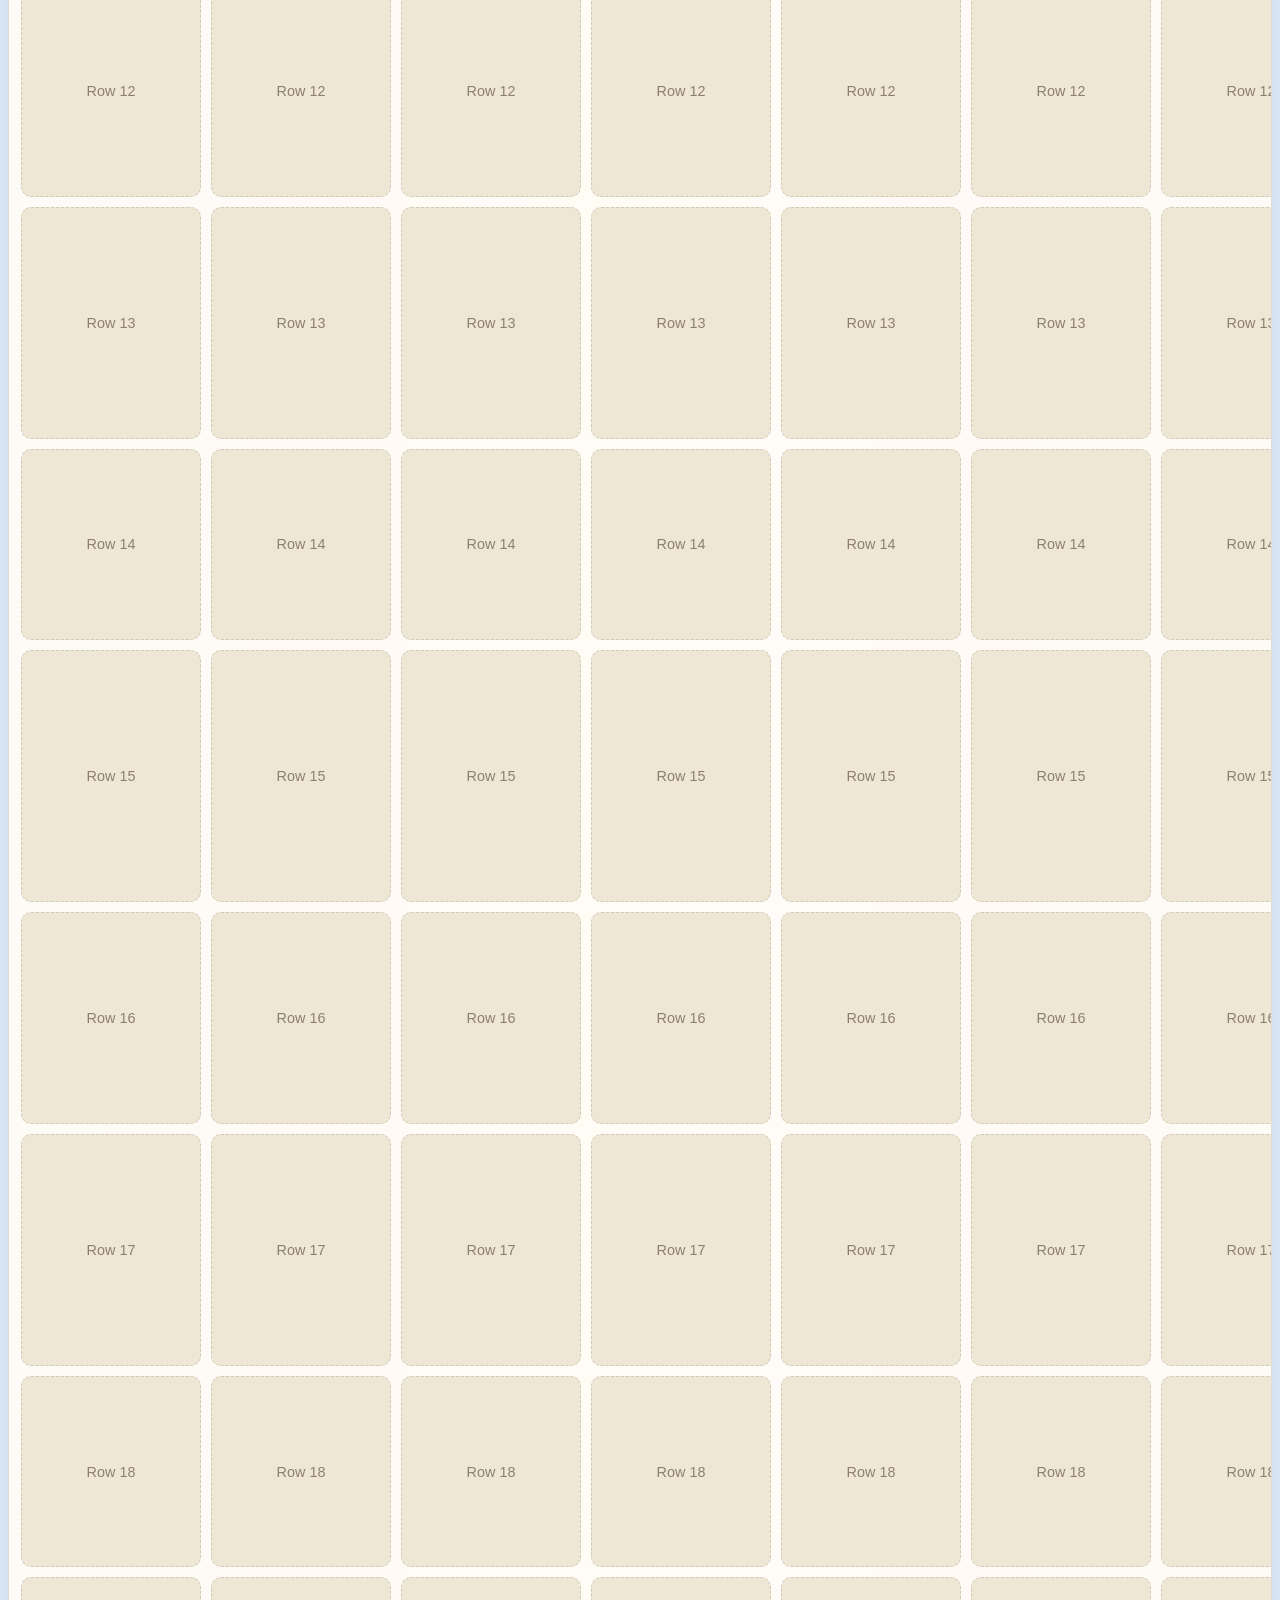
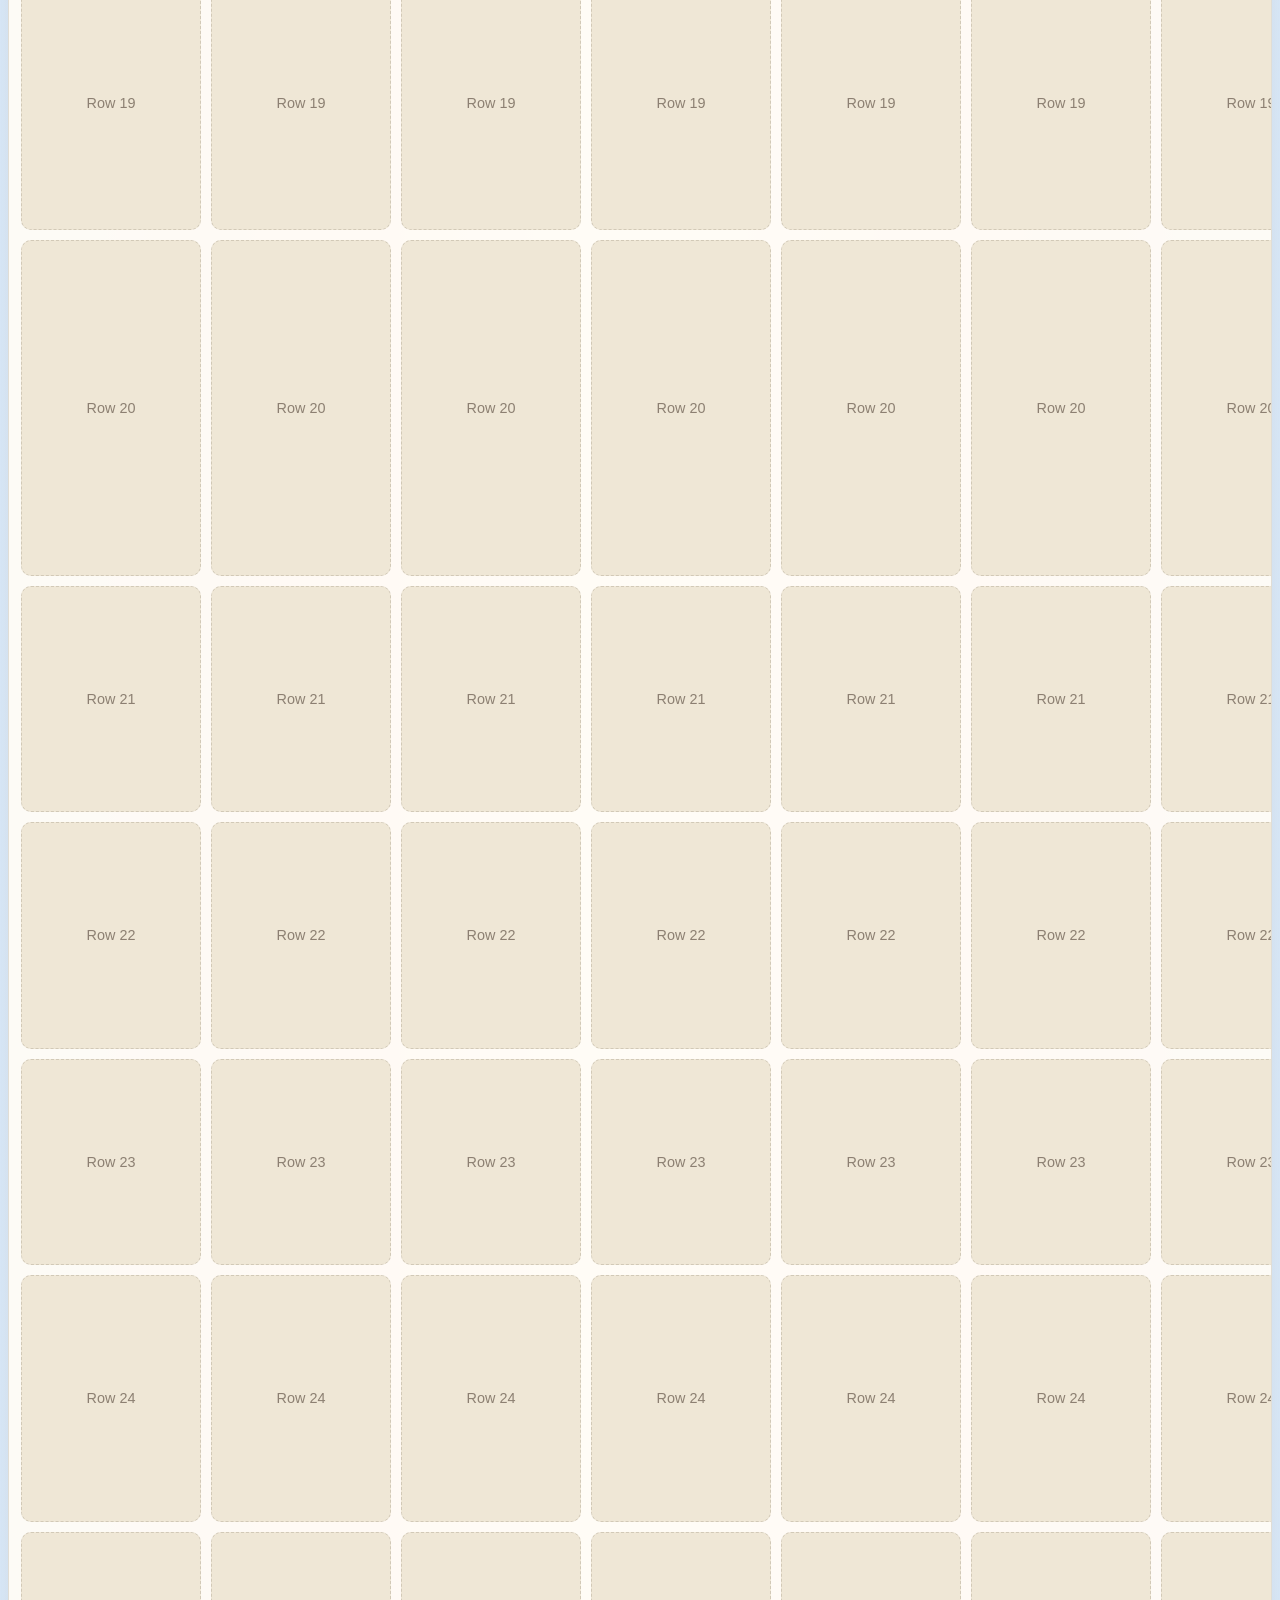
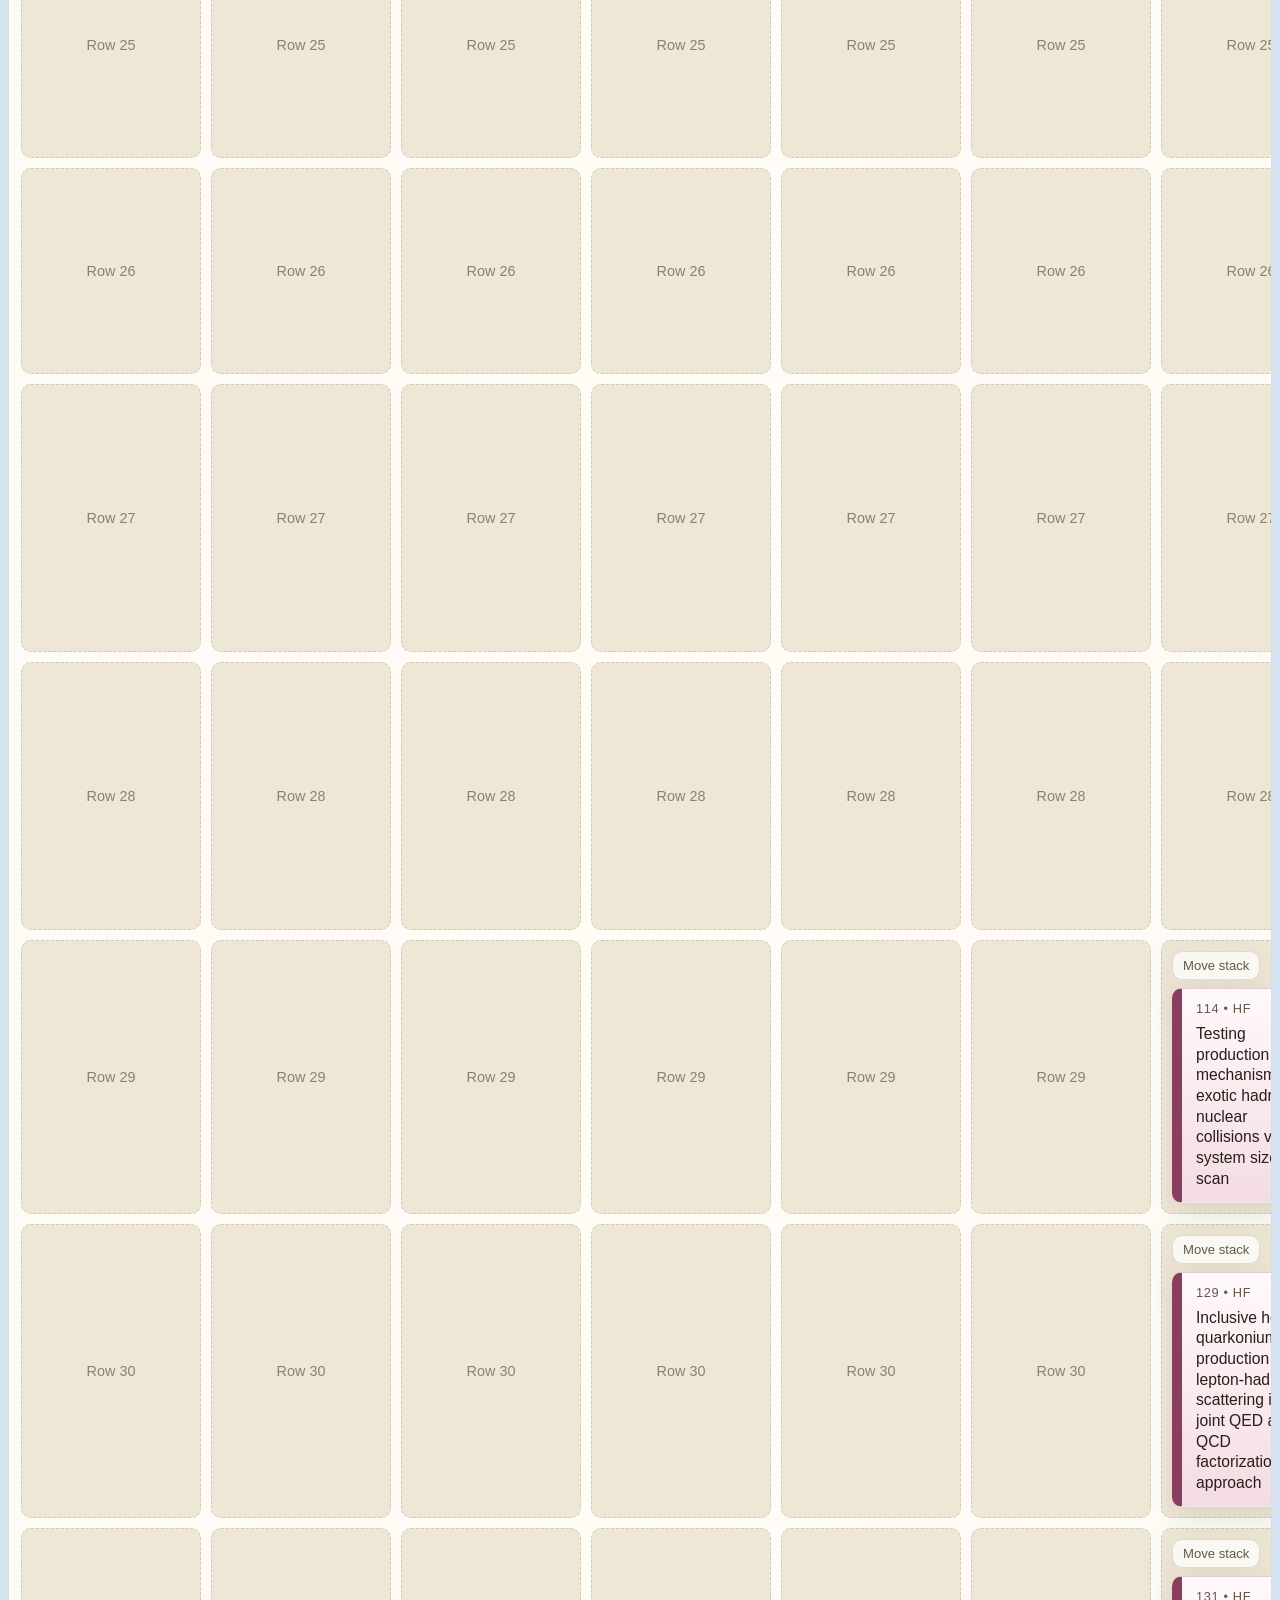
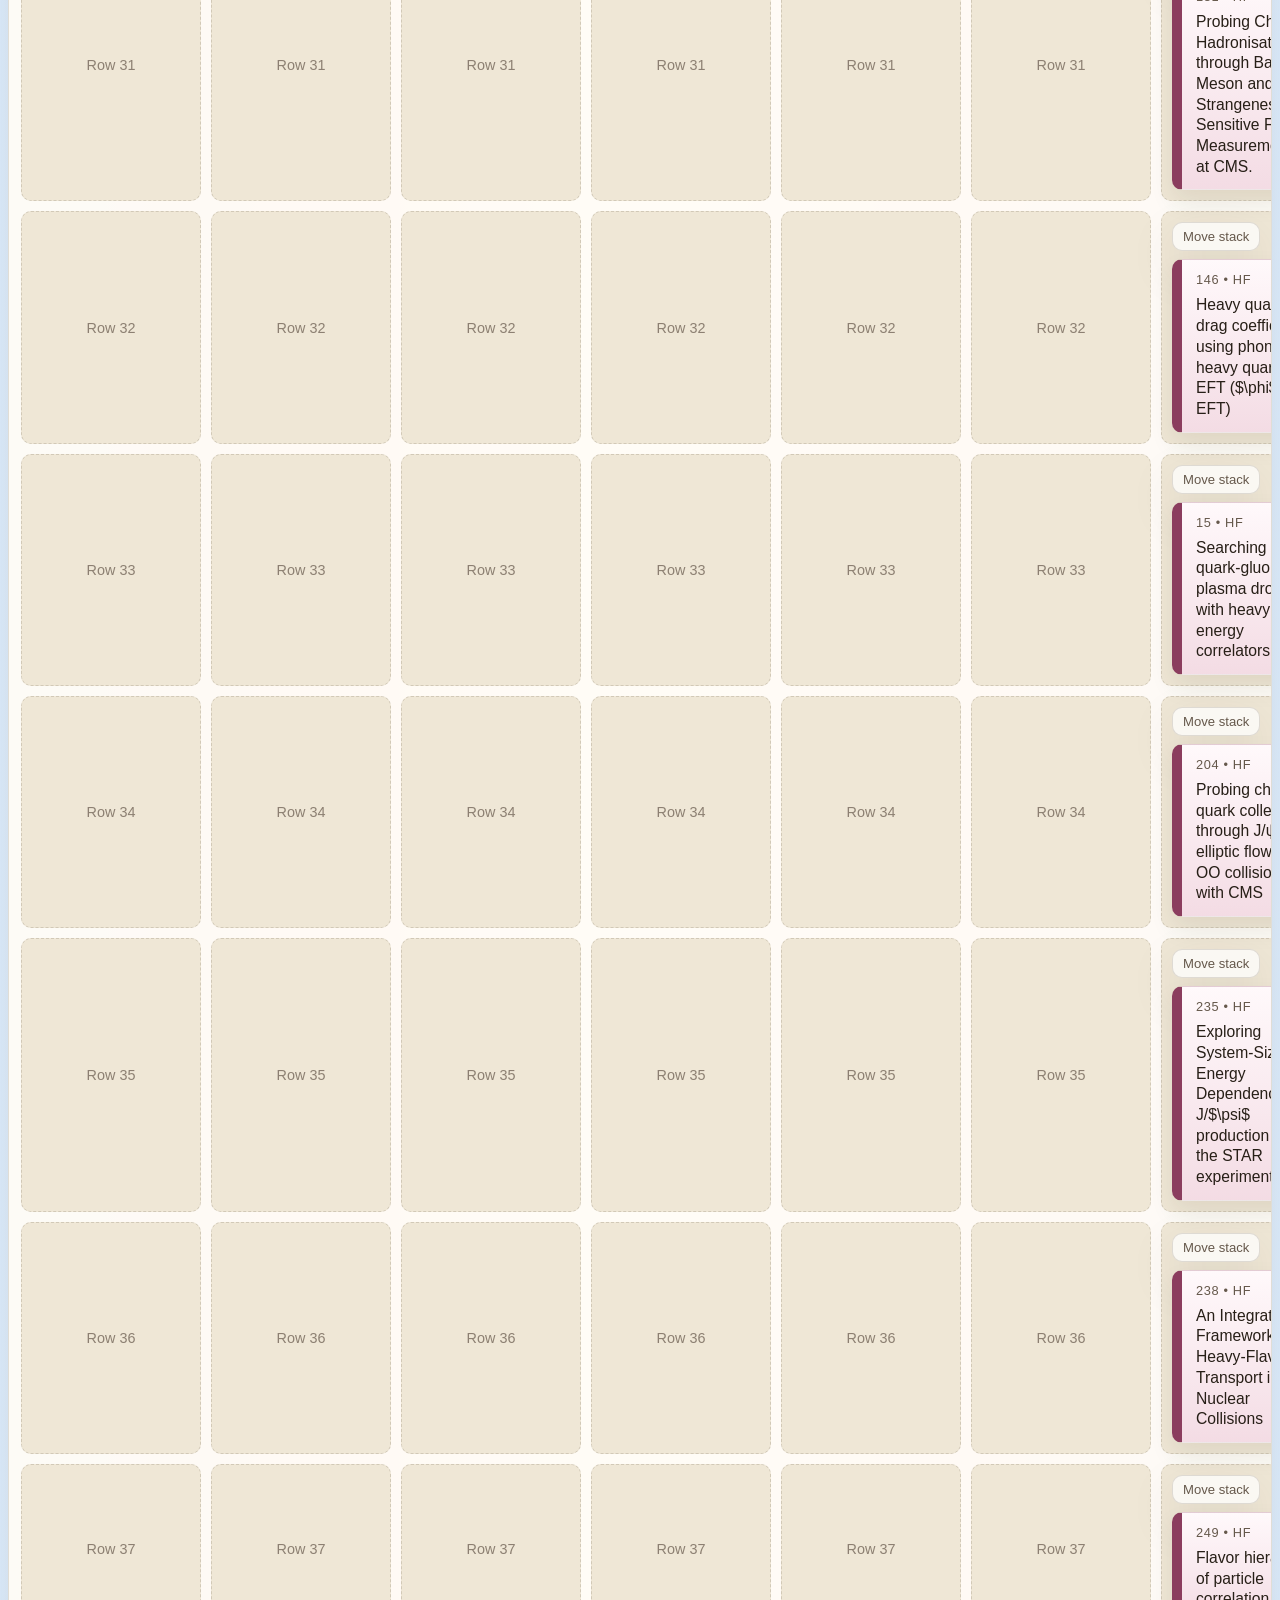
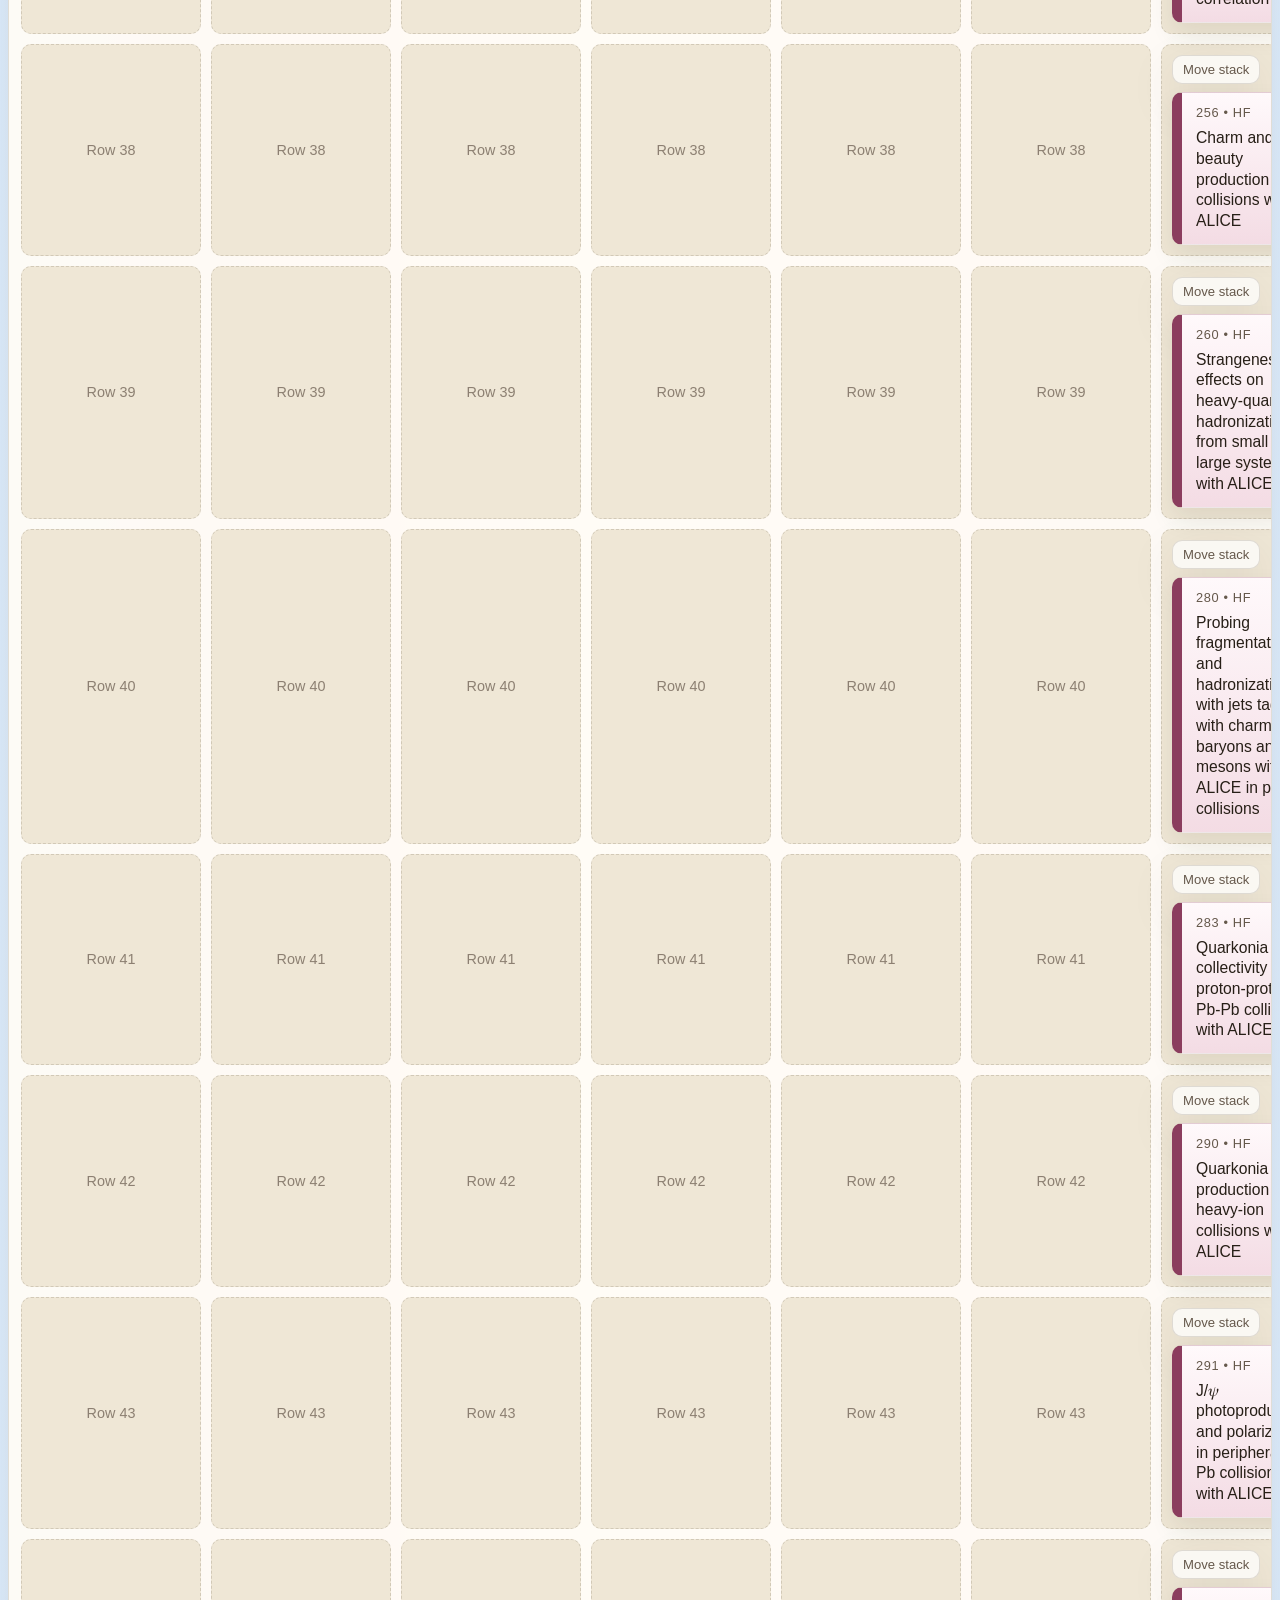
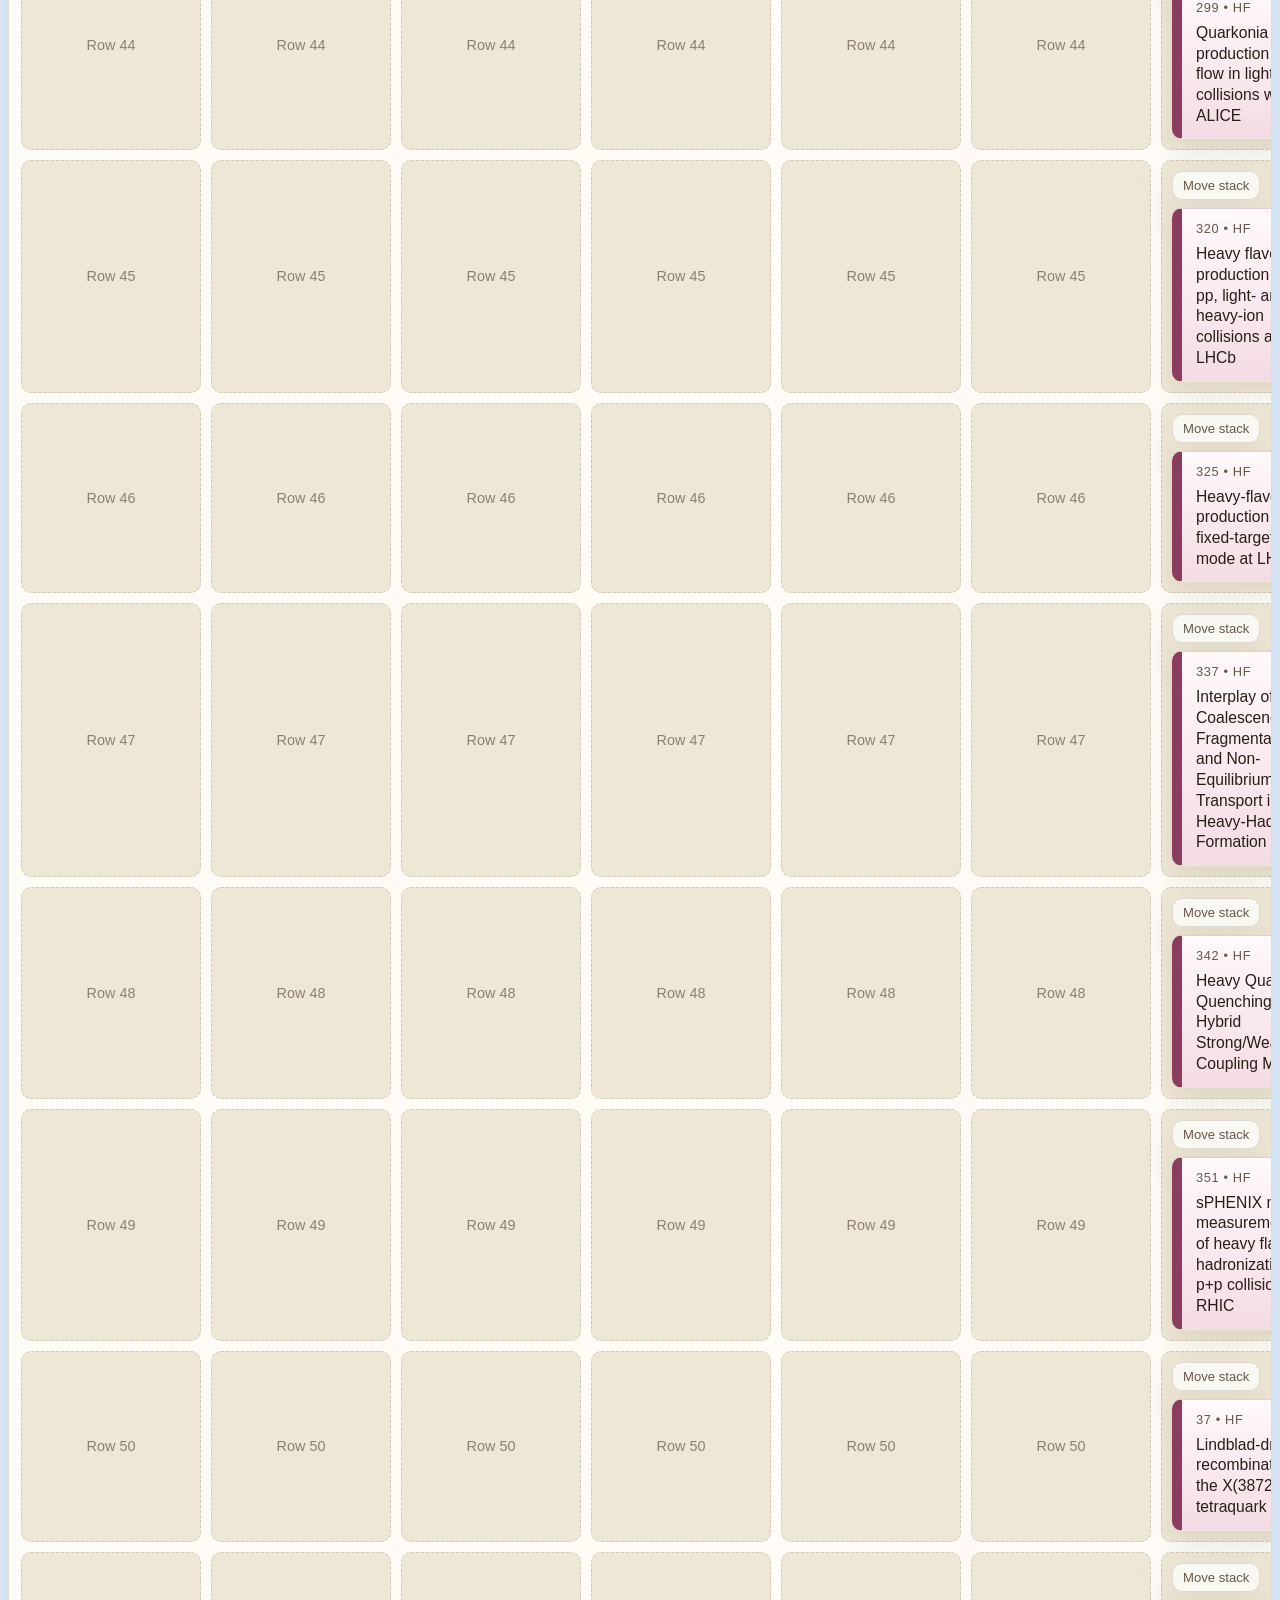
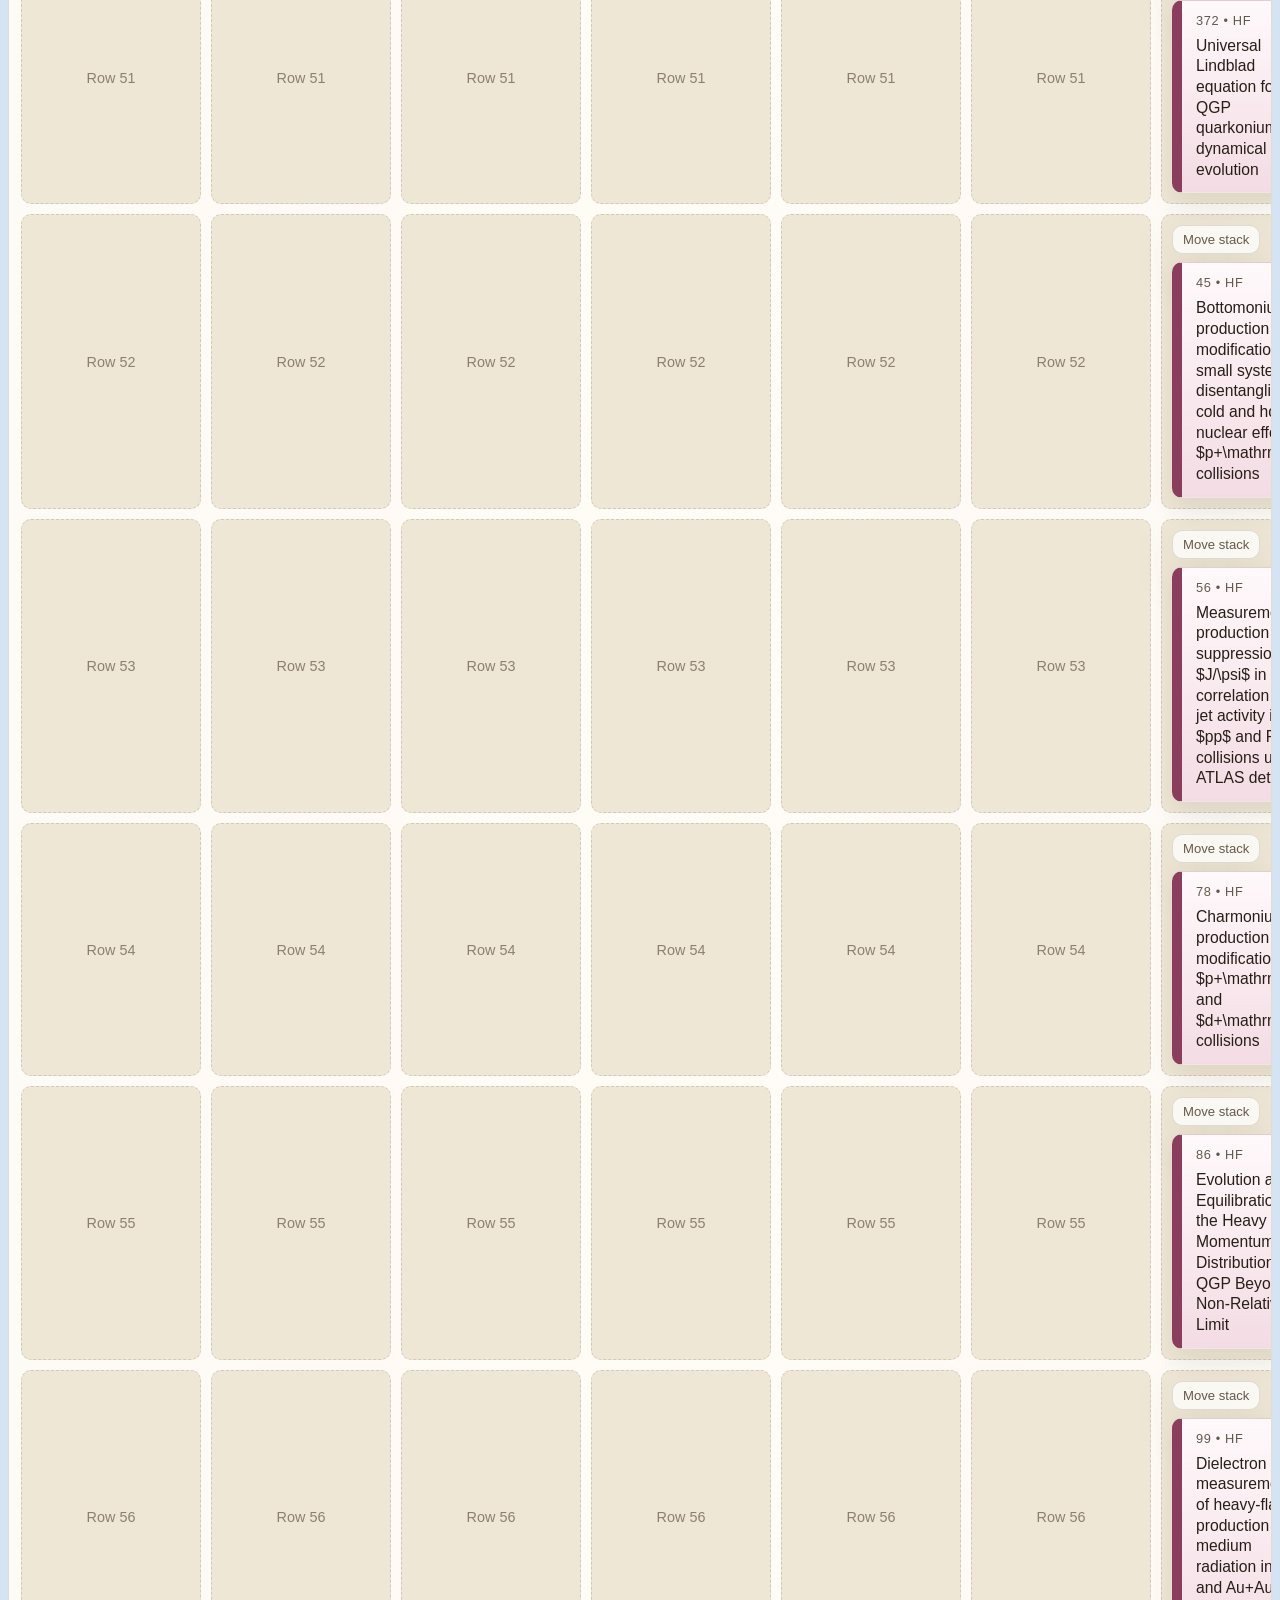
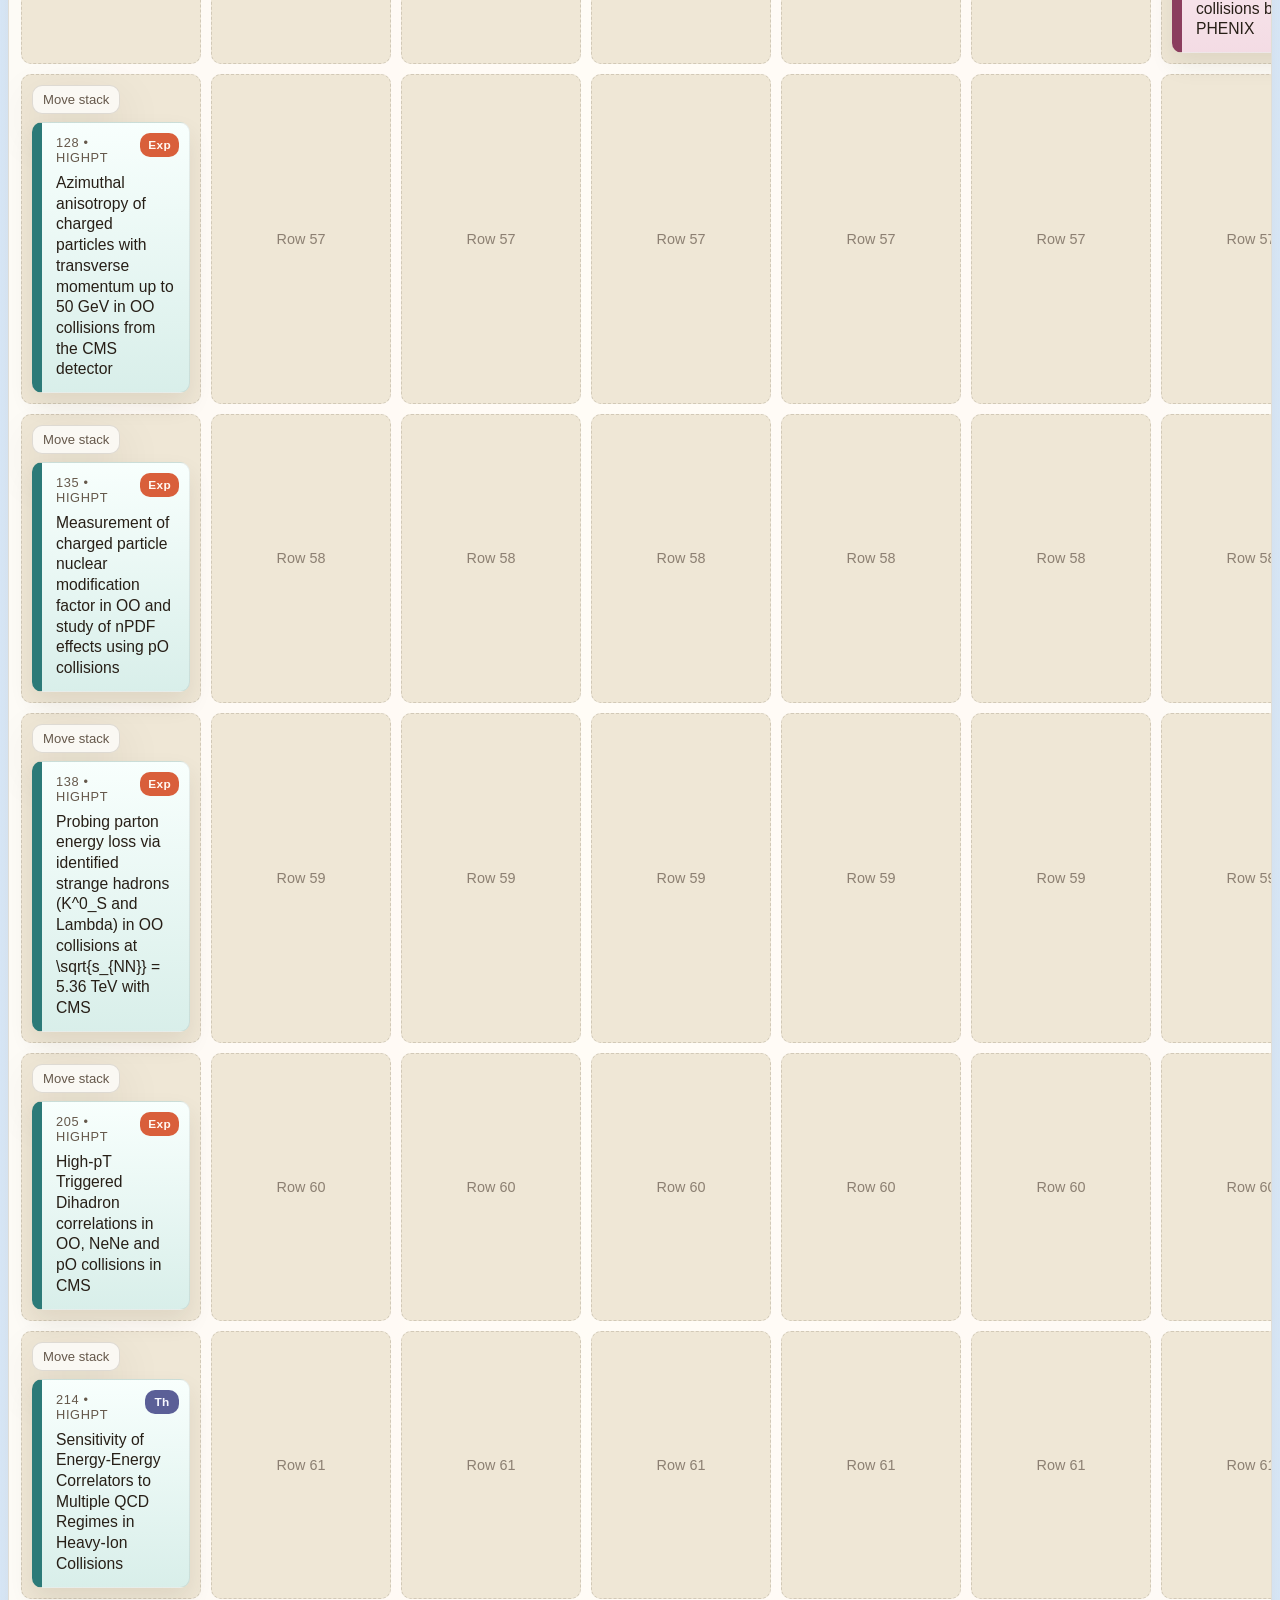
==== commit 1e0a5de1: "Update planner styling" ====
--- a/docs/index.html
+++ b/docs/index.html
@@ -44,6 +44,10 @@
       <section class="grid-wrap">
         <div id="schedule-grid" class="schedule-grid" aria-live="polite"></div>
       </section>
+
+      <footer class="page-footer">
+        Oral contribution planner designed by Luna Chen powered by Codex, last update May 4, 2026
+      </footer>
     </main>
 
     <template id="card-template">
--- a/docs/style.css
+++ b/docs/style.css
@@ -31,18 +31,23 @@
 body {
   margin: 0;
   min-height: 100vh;
-  font-family: Georgia, "Times New Roman", serif;
+  font-family: "Helvetica Neue", Arial, sans-serif;
   color: var(--text-main);
   background:
-    radial-gradient(circle at top left, rgba(201, 106, 47, 0.18), transparent 28%),
-    radial-gradient(circle at top right, rgba(44, 122, 120, 0.12), transparent 26%),
-    linear-gradient(180deg, #f8f4ea 0%, var(--page-bg) 100%);
+    linear-gradient(
+      90deg,
+      #deefff 0%,
+      #f6dce9 22%,
+      #fffefe 50%,
+      #f6dce9 78%,
+      #deefff 100%
+    );
 }
 
 .page {
-  width: min(1760px, calc(100vw - 16px));
+  width: 100%;
   margin: 0 auto;
-  padding: 32px 0 48px;
+  padding: 32px 8px 48px;
 }
 
 .hero {
@@ -196,6 +201,14 @@
   overflow-x: auto;
 }
 
+.page-footer {
+  margin-top: 18px;
+  padding: 12px 4px 0;
+  color: var(--text-muted);
+  font-size: 0.9rem;
+  text-align: center;
+}
+
 .schedule-grid {
   display: grid;
   grid-template-columns: repeat(11, minmax(180px, 1fr));
@@ -210,9 +223,10 @@
 
 .column-header {
   padding: 16px 18px;
-  background: linear-gradient(135deg, rgba(255, 255, 255, 0.94), rgba(239, 231, 214, 0.9));
+  background: #f7f1e6;
   border: 1px solid var(--panel-border);
   font-weight: 700;
+  text-align: center;
   position: sticky;
   top: 0;
   z-index: 1;
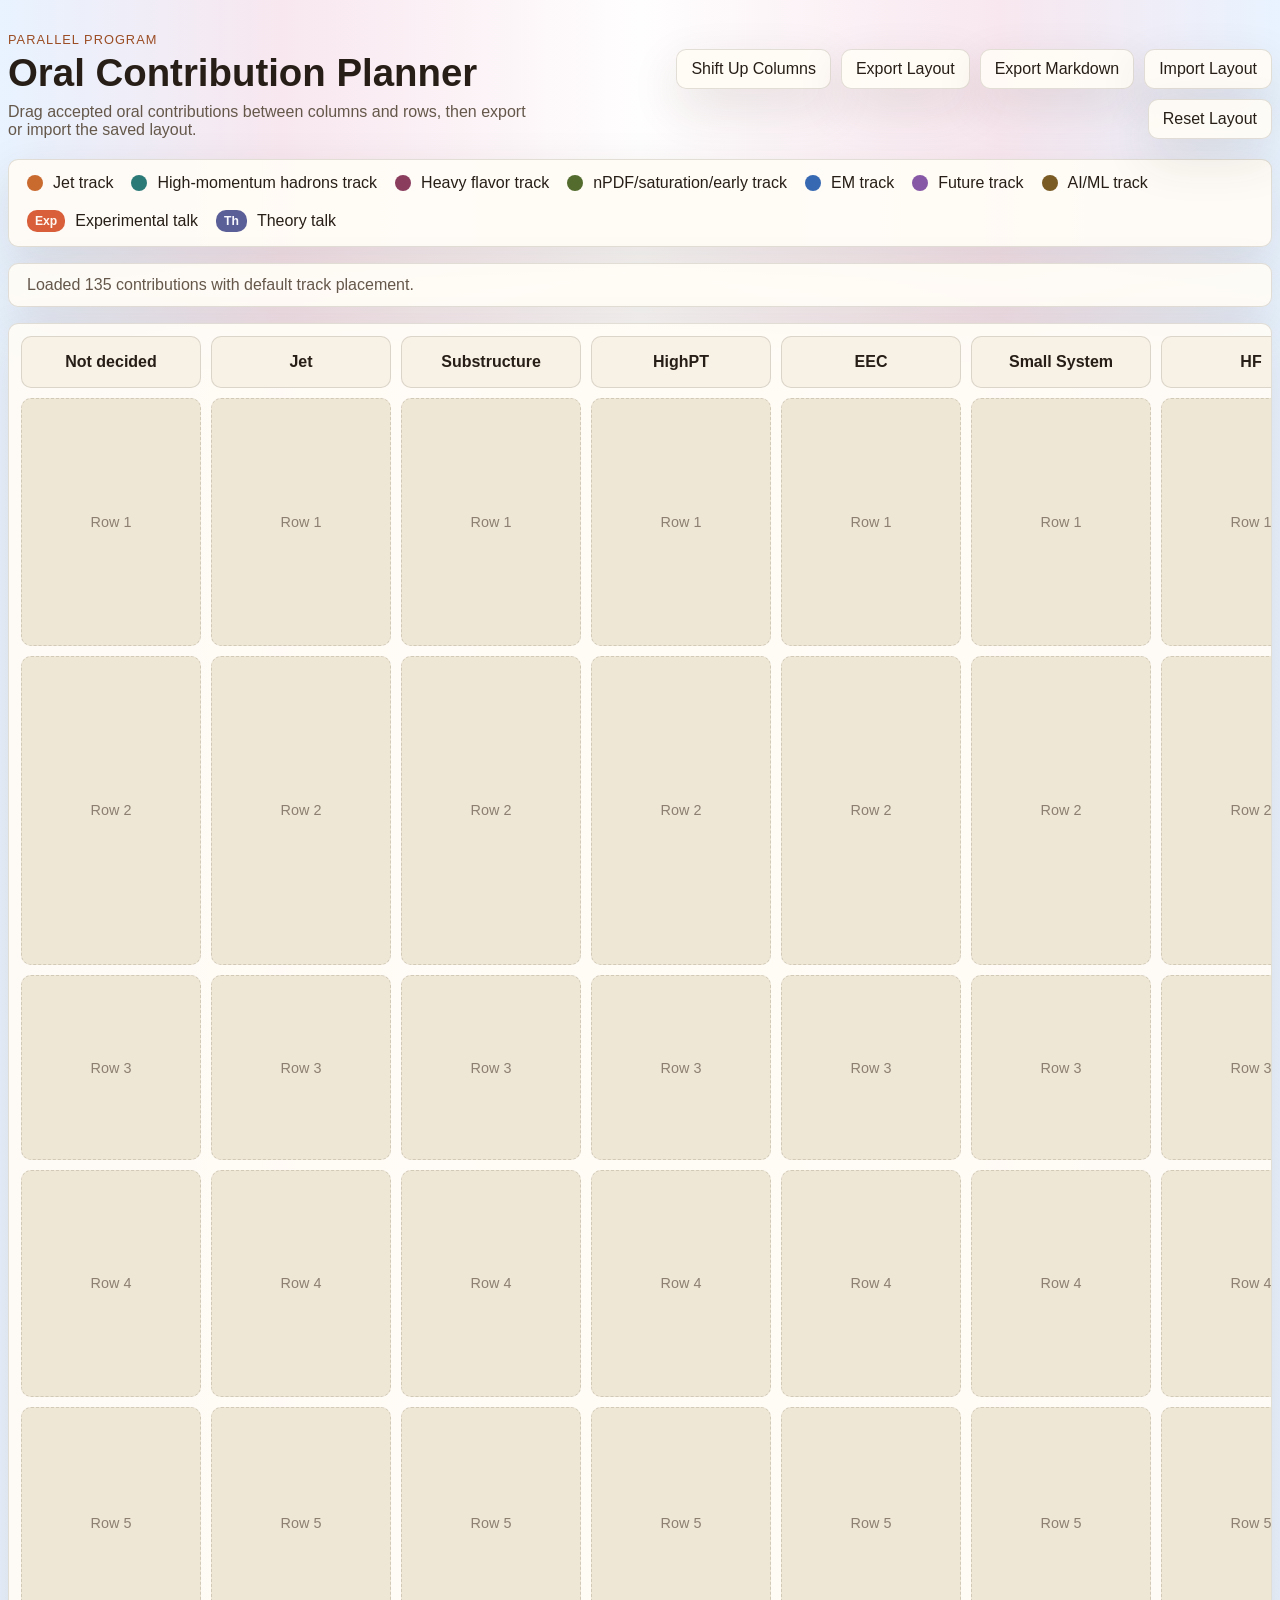
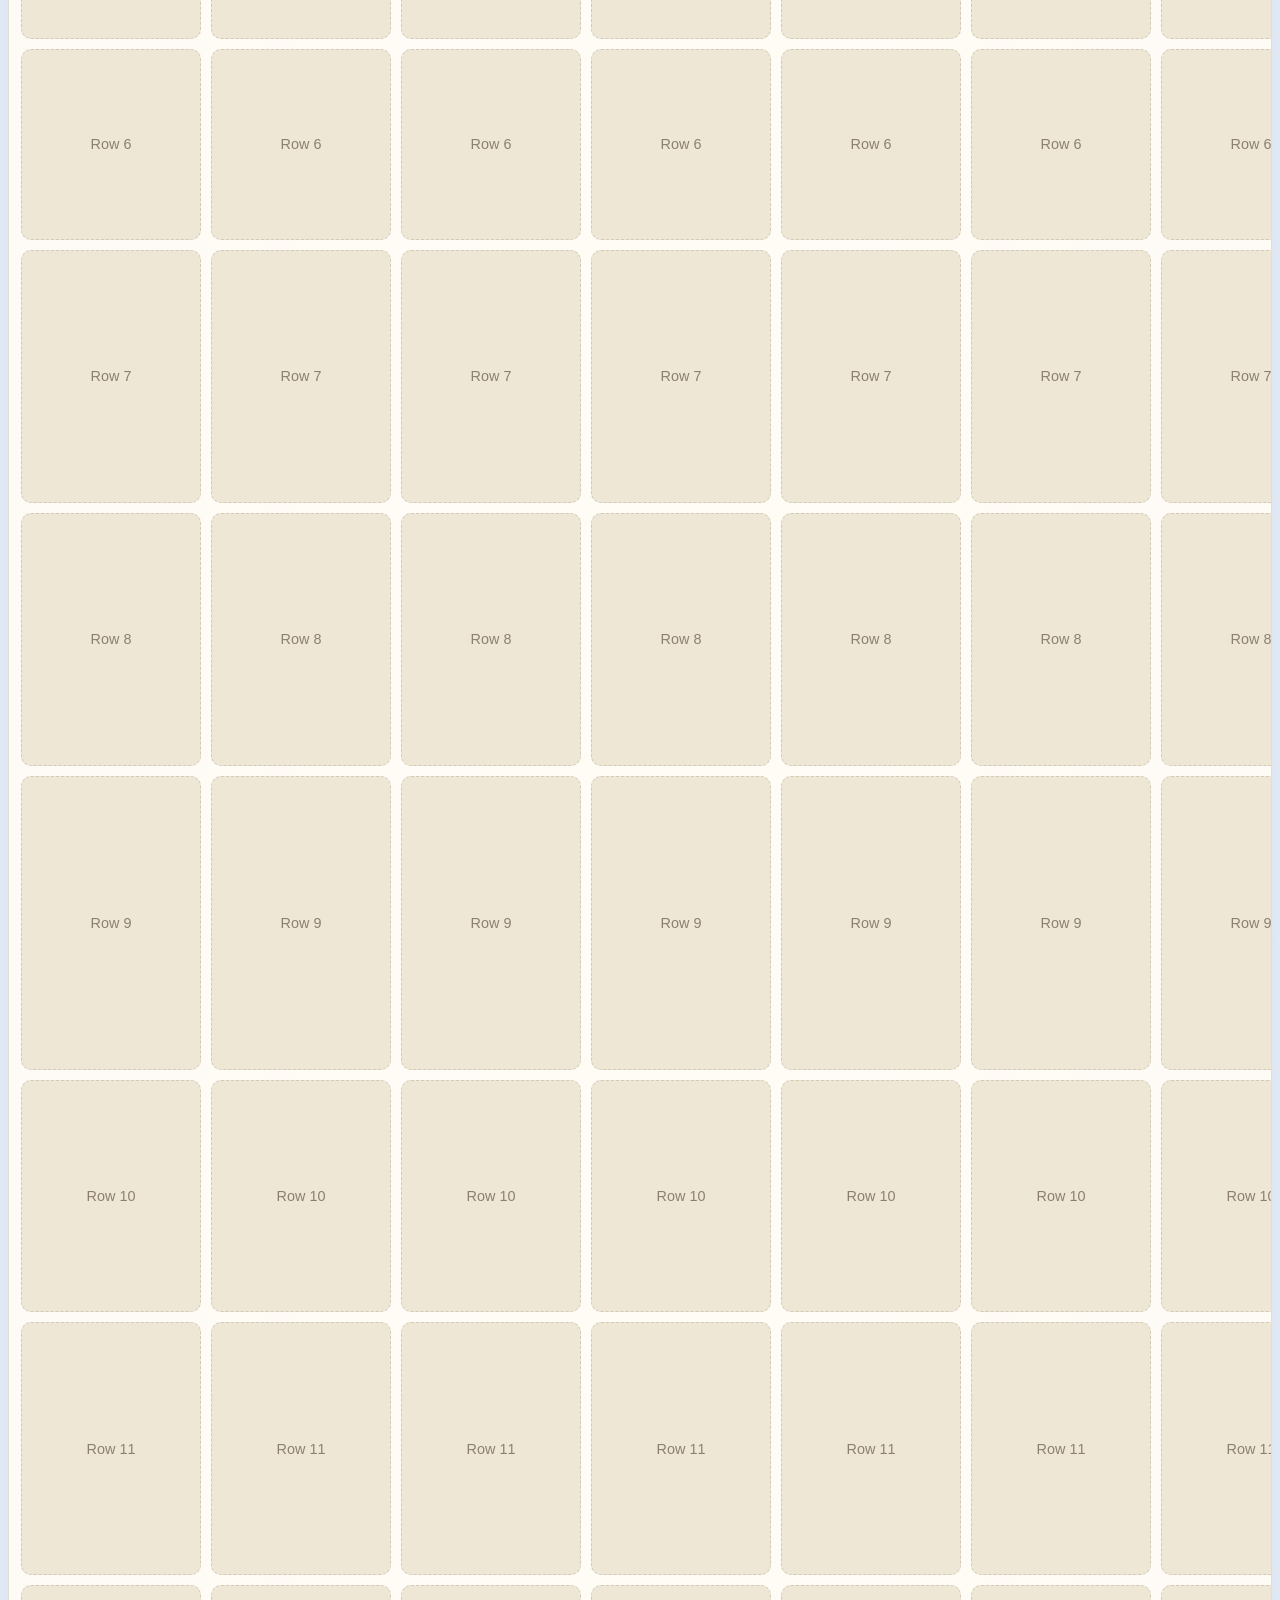
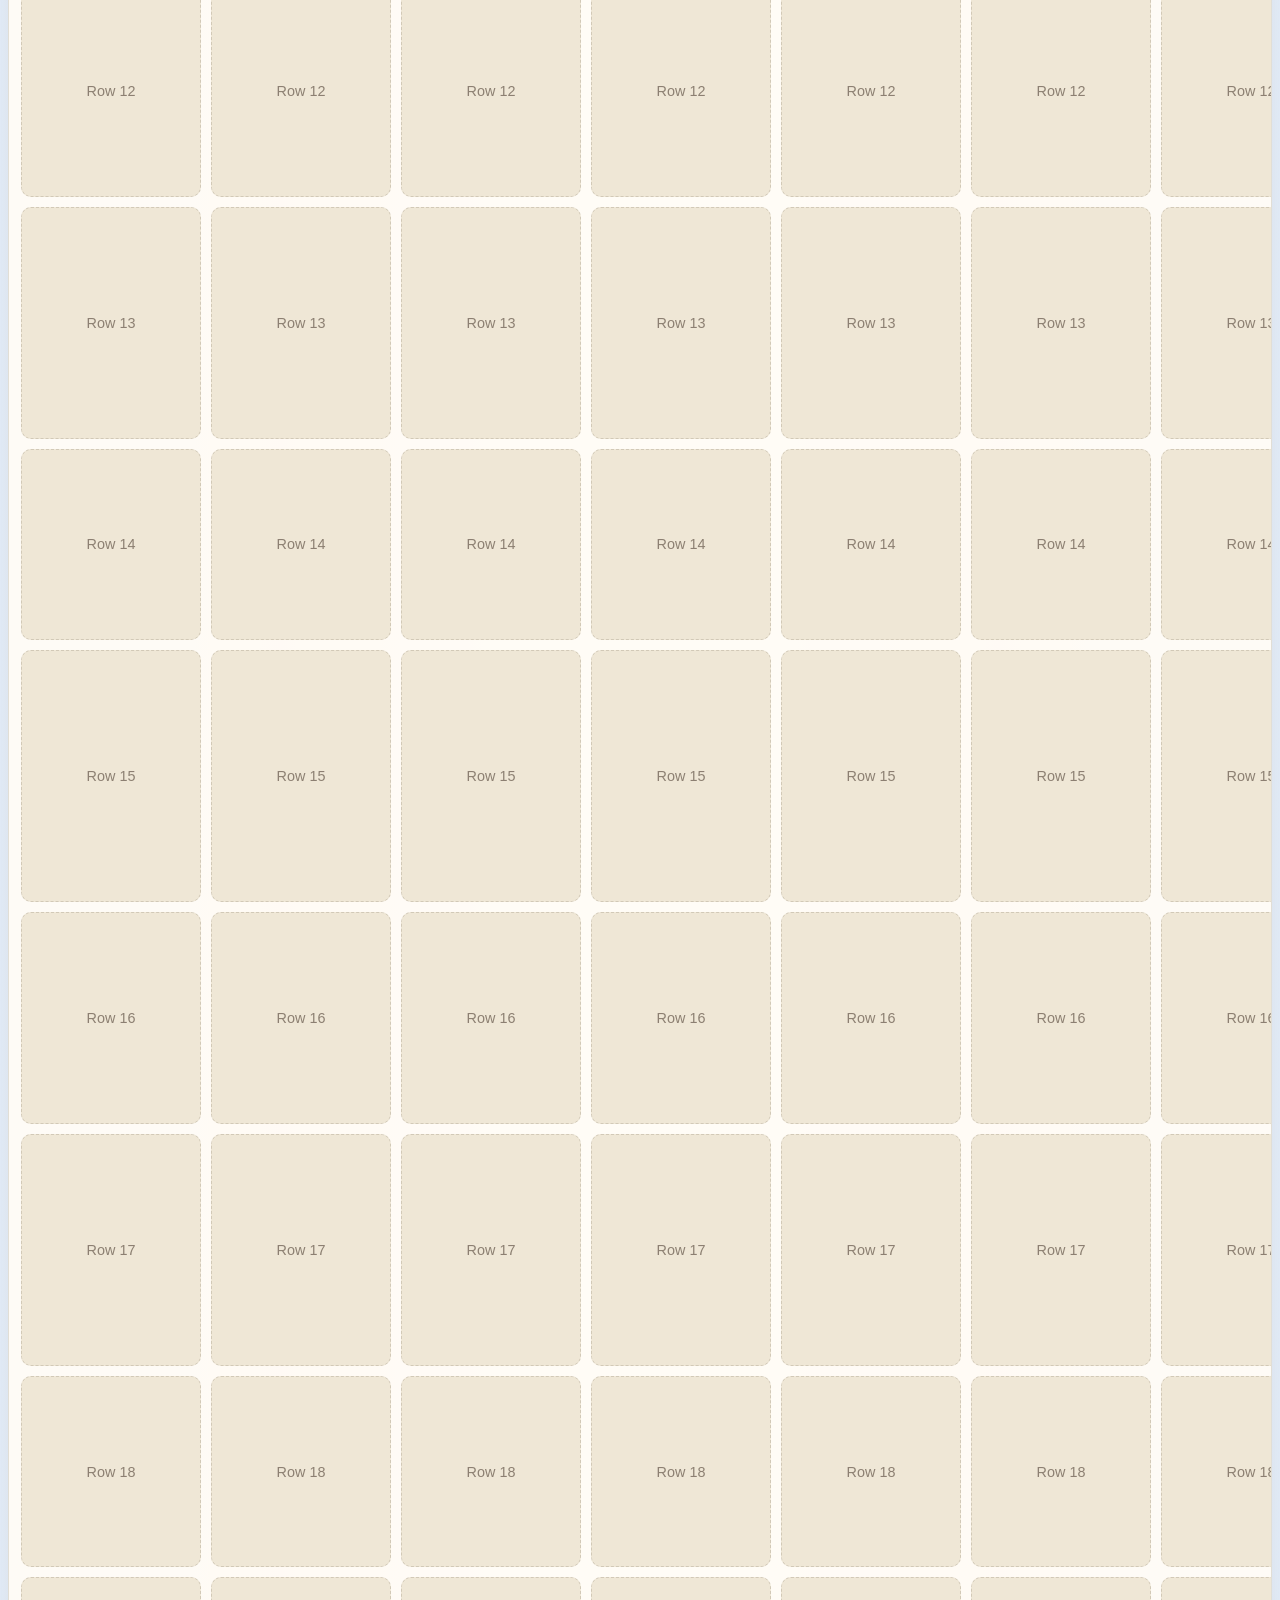
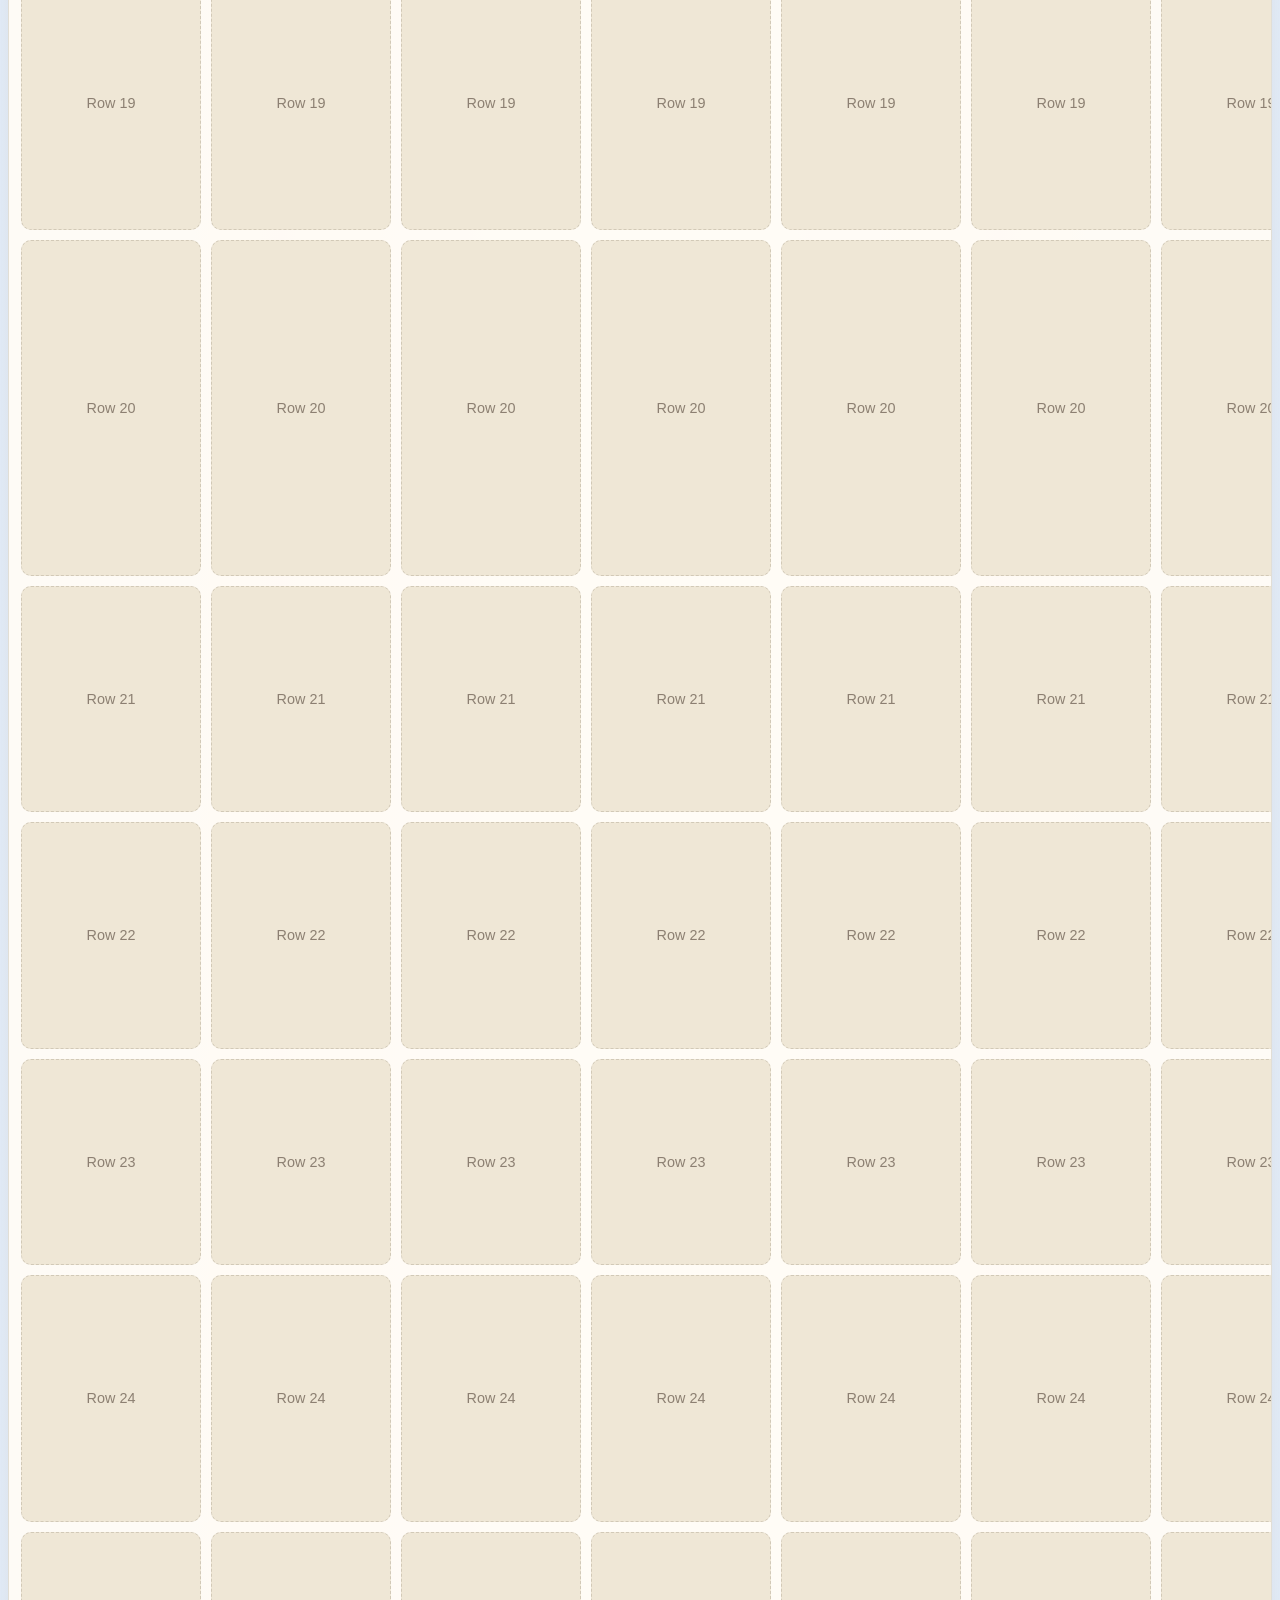
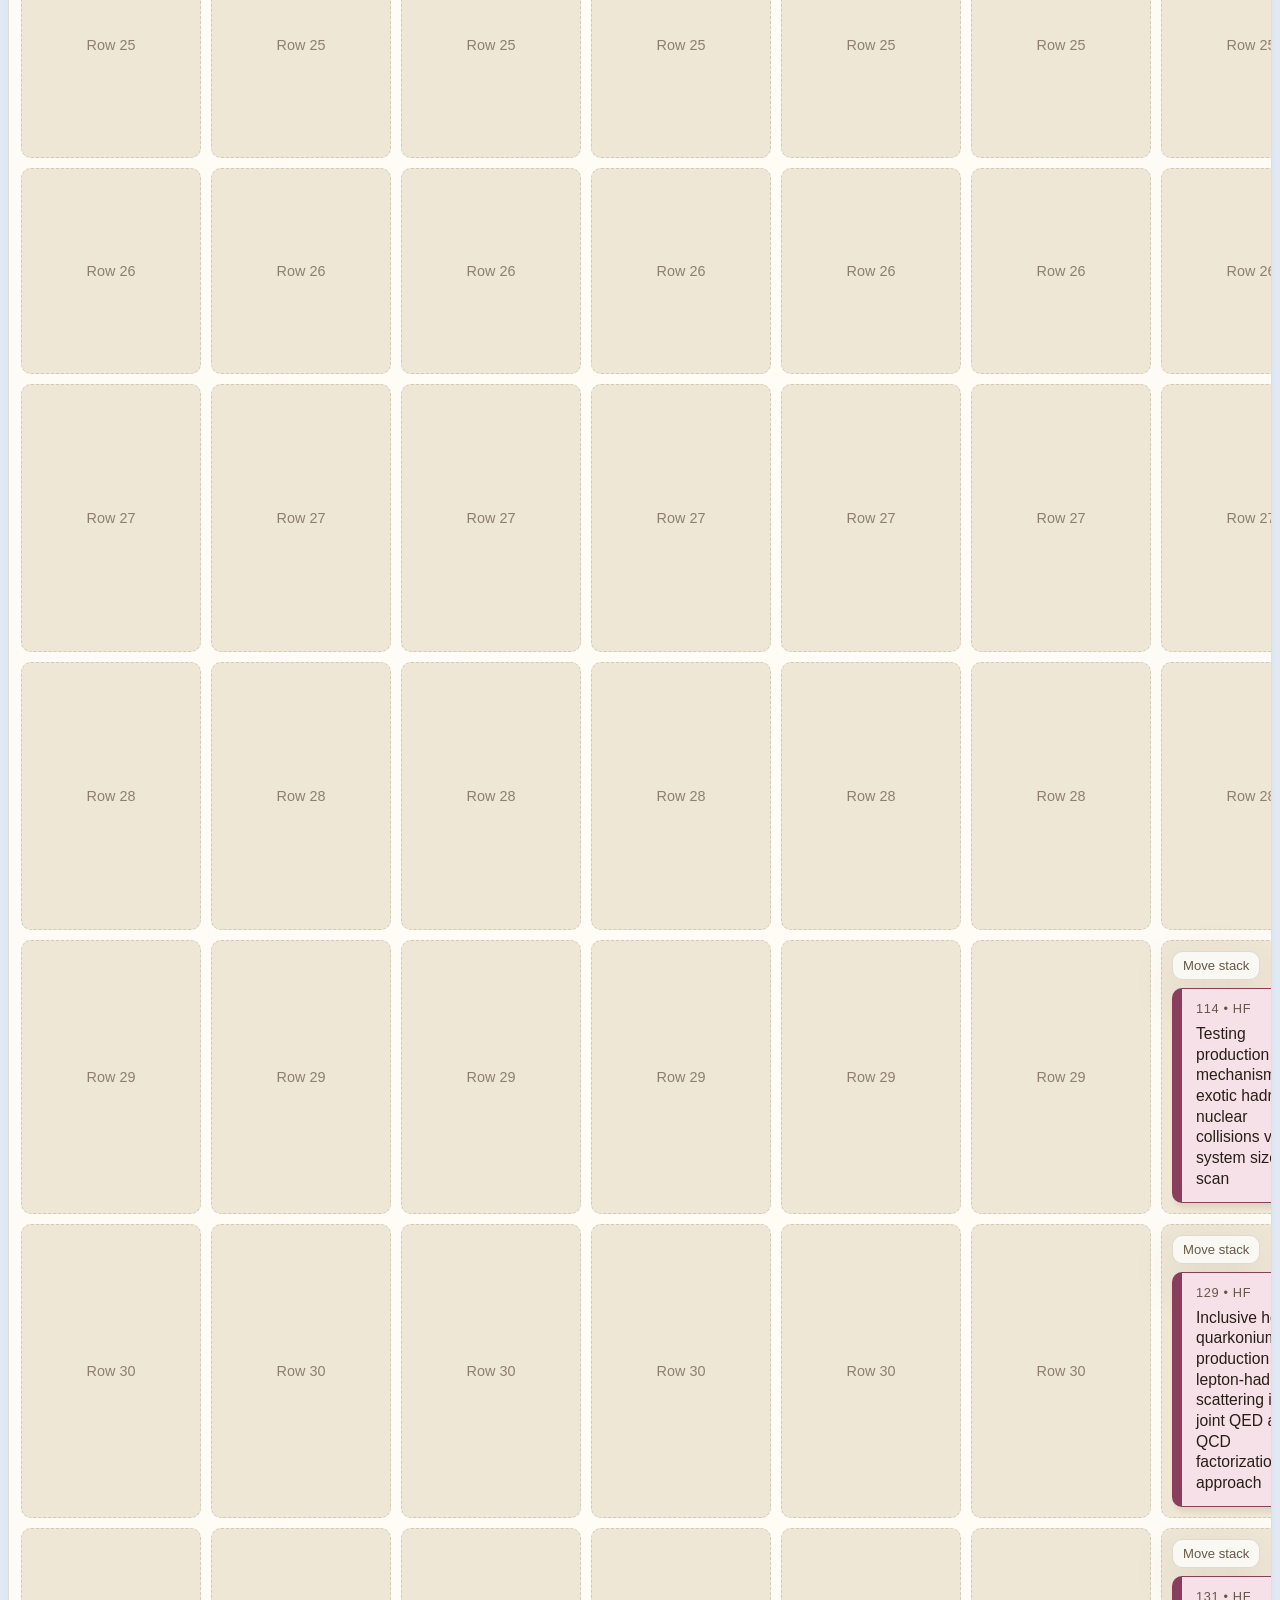
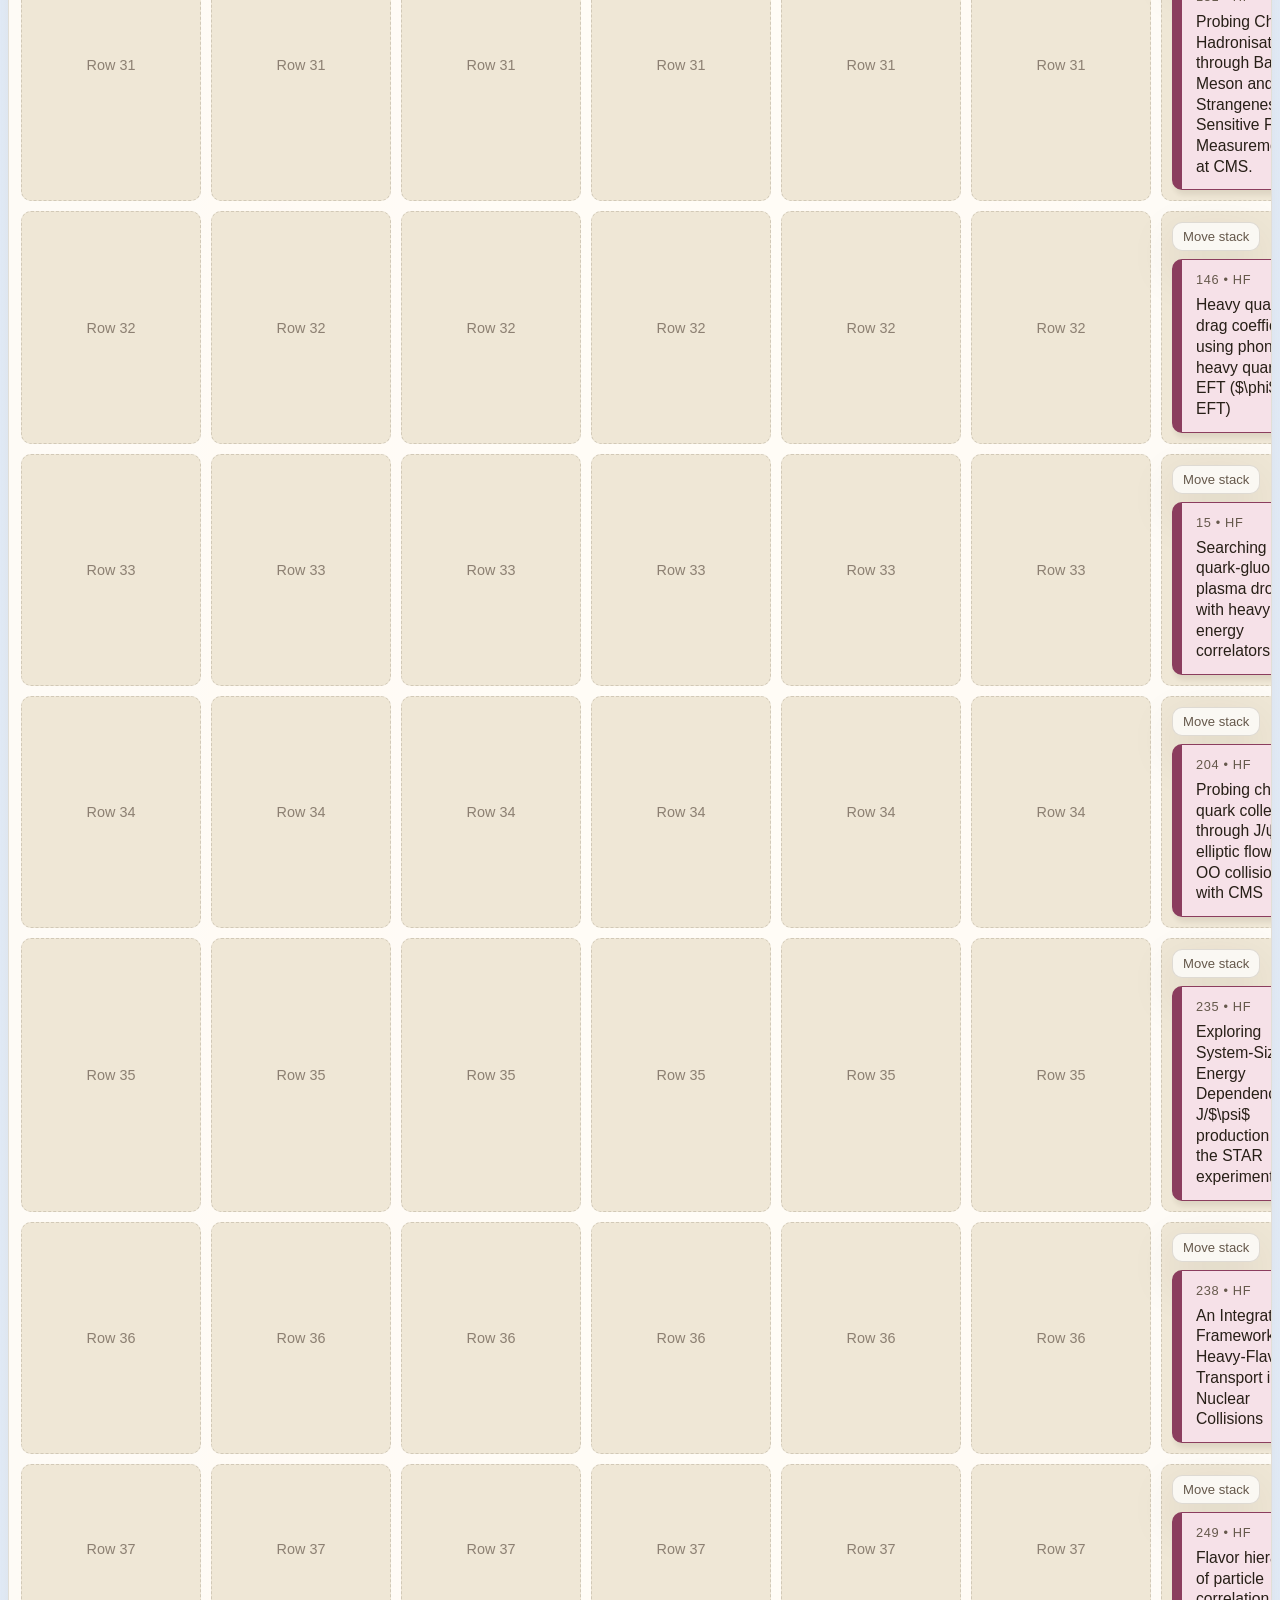
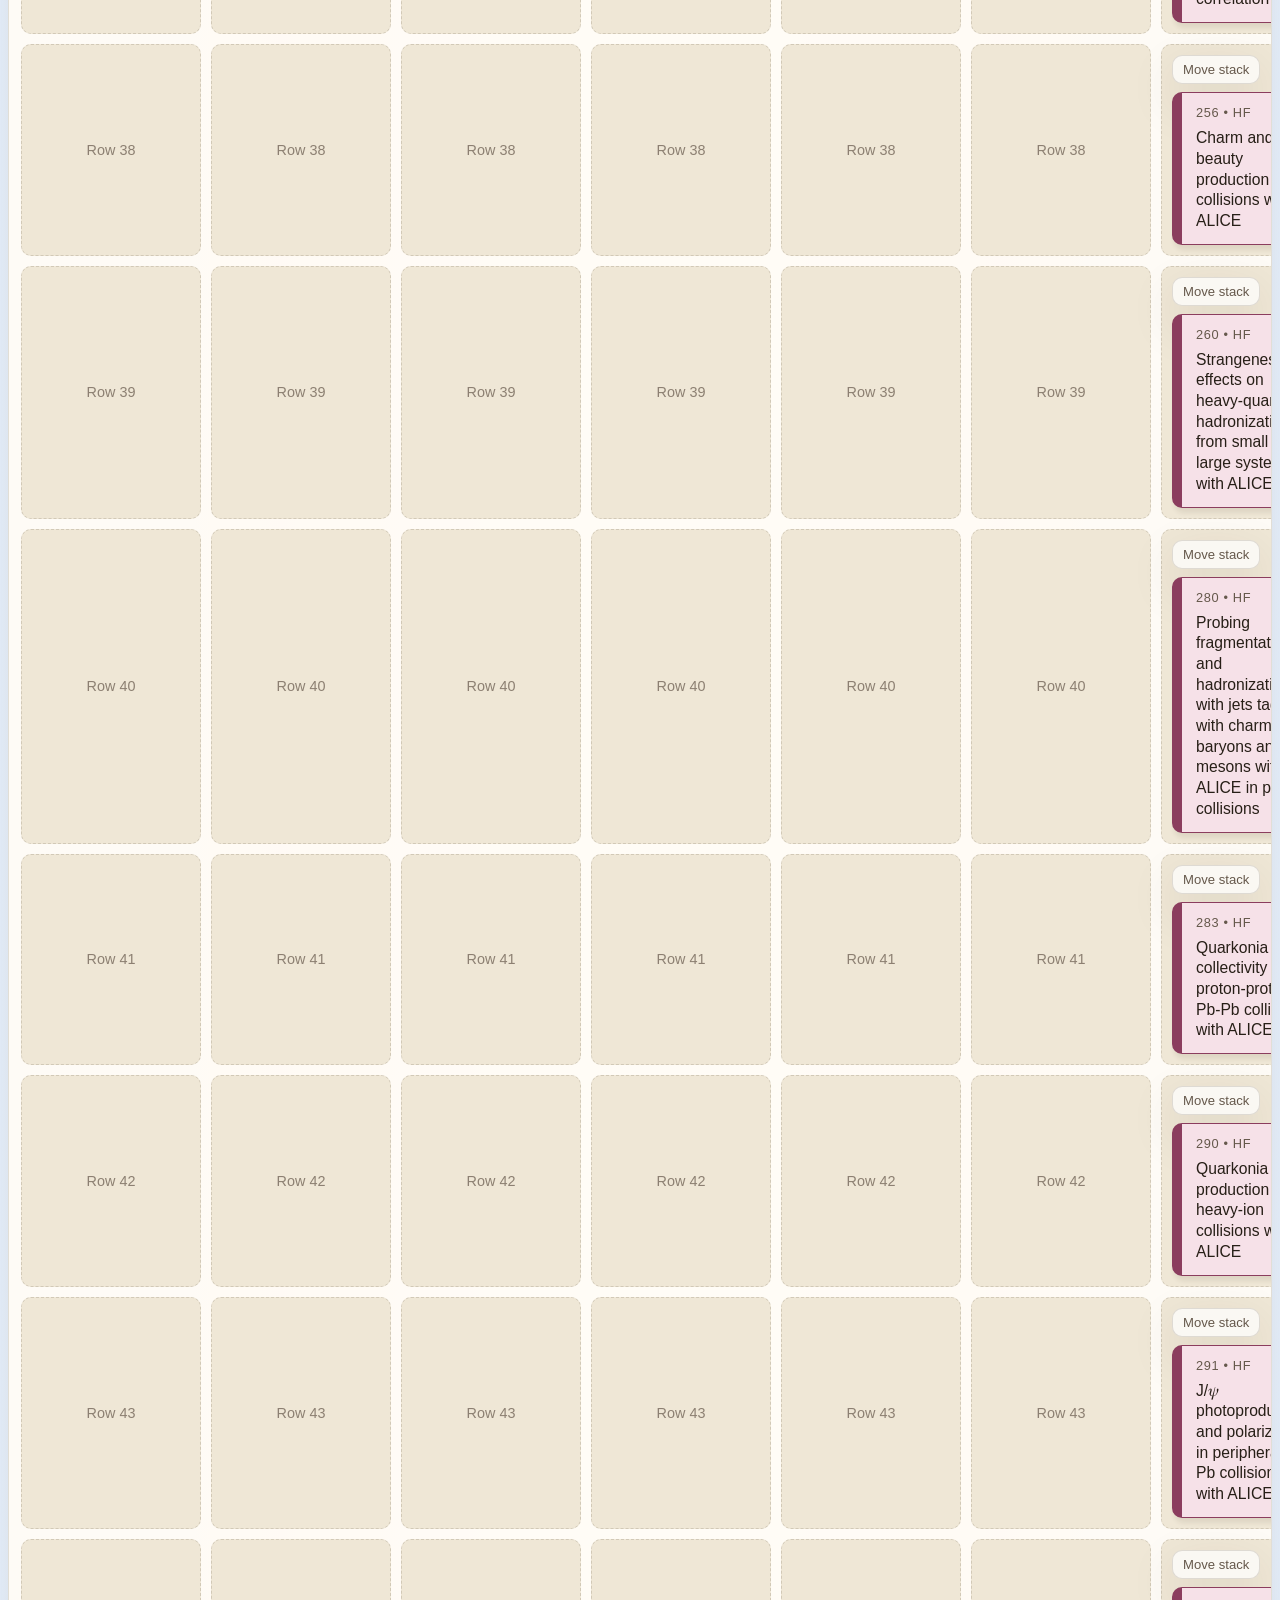
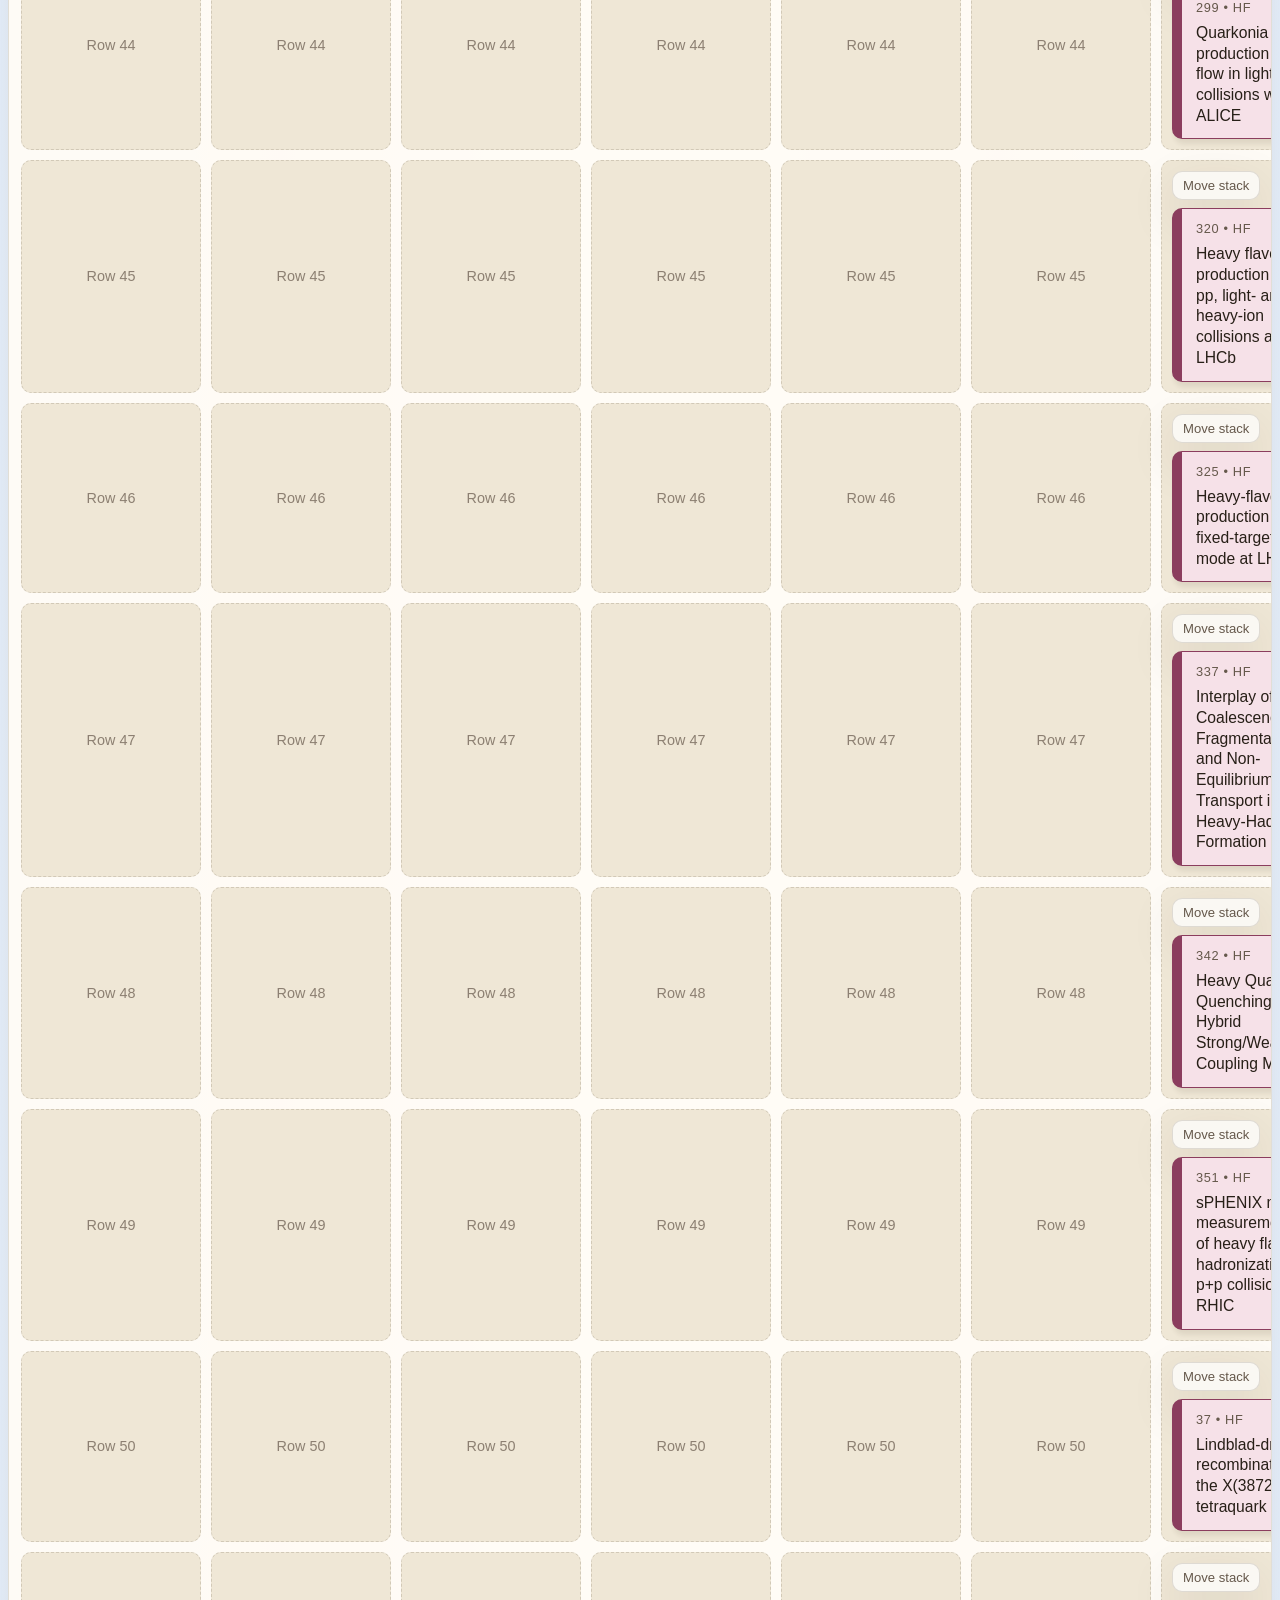
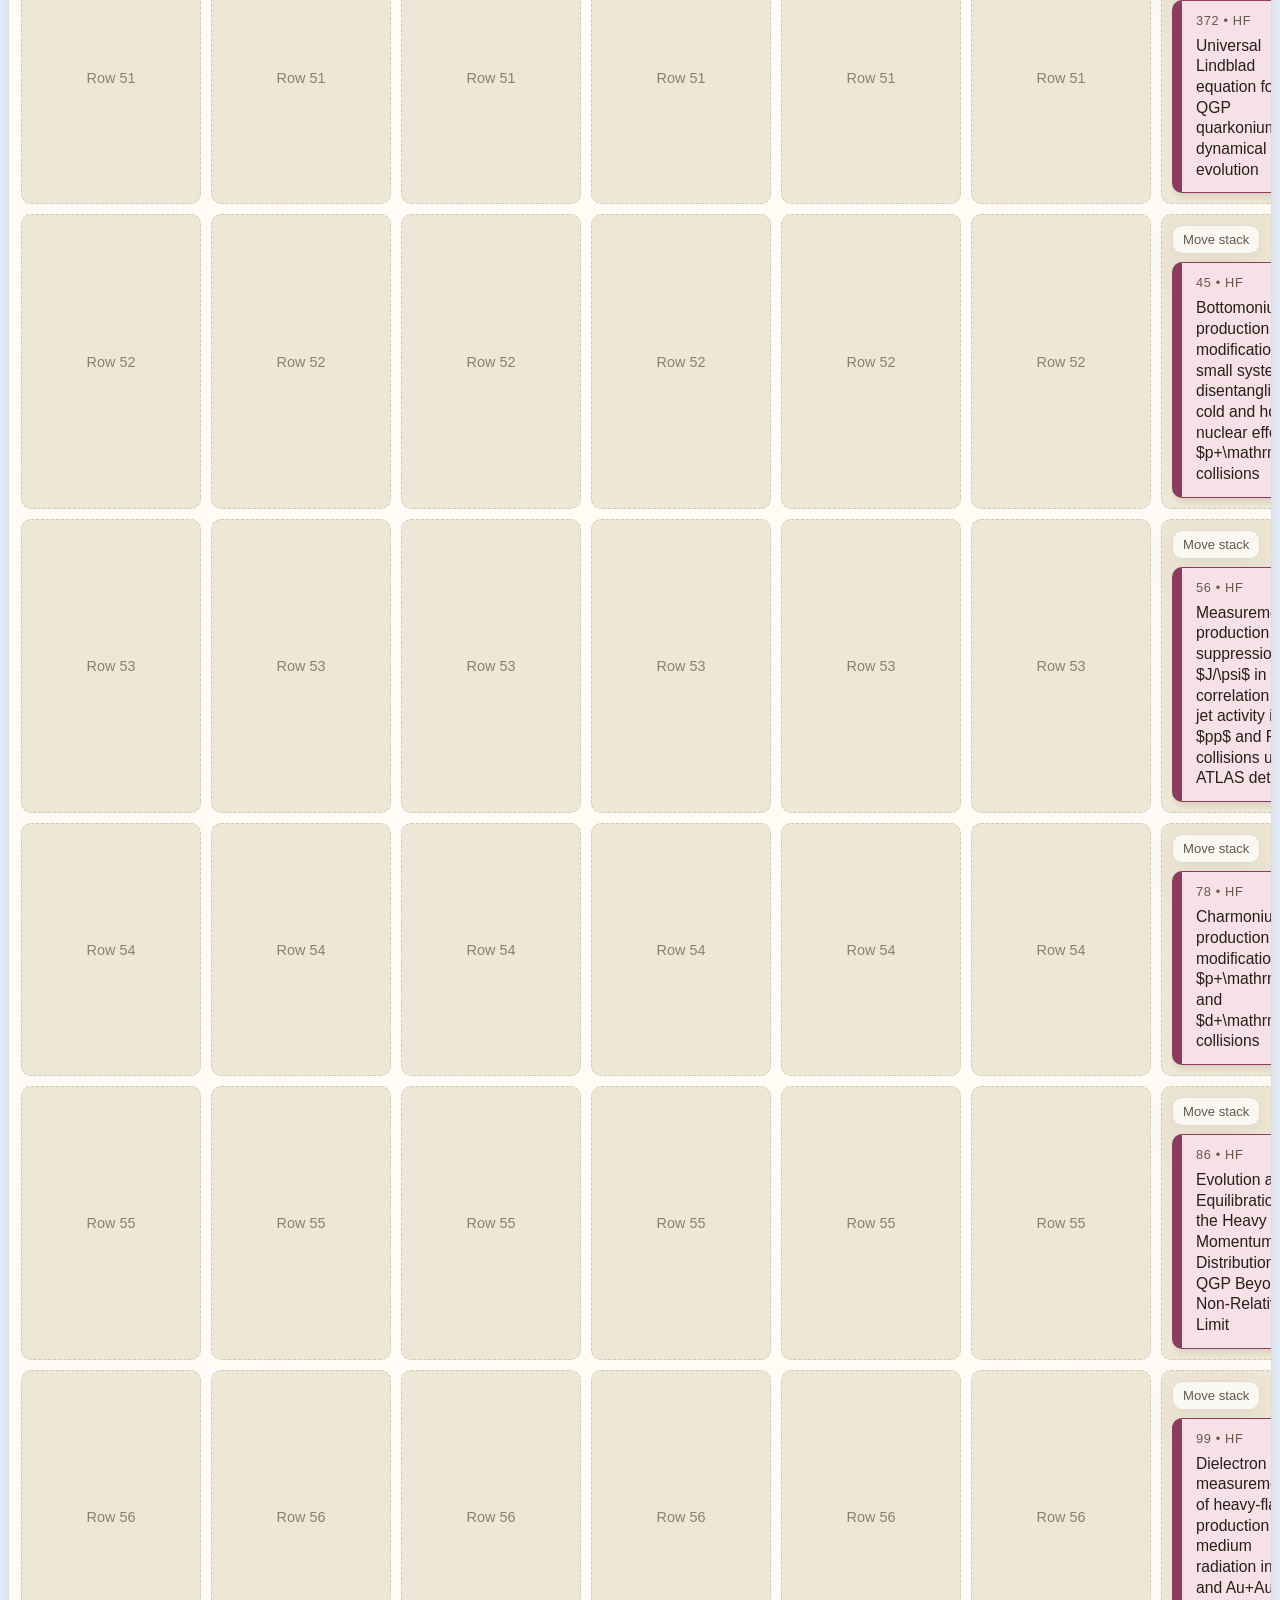
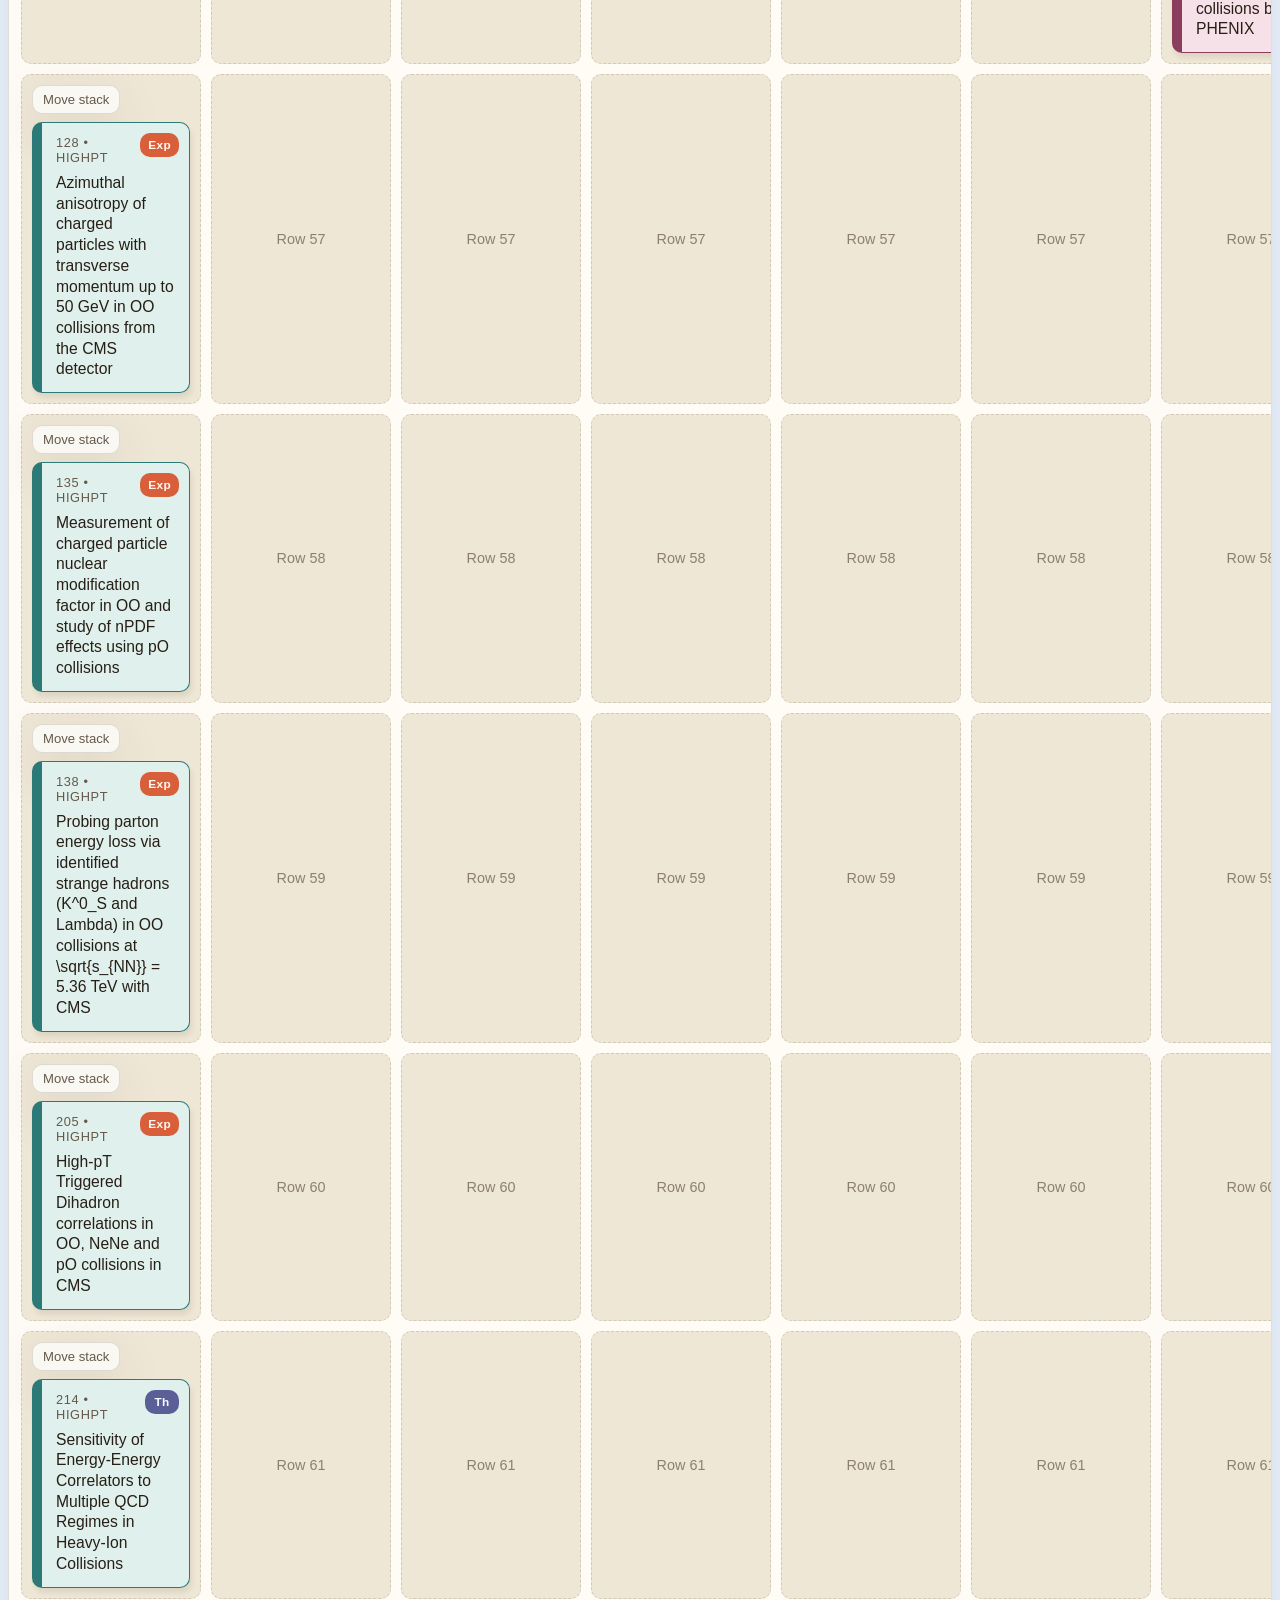
==== commit 1e816ac5: "Add Markdown export and refresh styling" ====
--- a/docs/index.html
+++ b/docs/index.html
@@ -19,6 +19,7 @@
         <div class="actions">
           <button id="compact-button" type="button">Shift Up Columns</button>
           <button id="export-button" type="button">Export Layout</button>
+          <button id="export-markdown-button" type="button">Export Markdown</button>
           <label class="import-button" for="import-input">Import Layout</label>
           <input id="import-input" type="file" accept="application/json">
           <button id="reset-button" type="button">Reset Layout</button>
@@ -46,7 +47,7 @@
       </section>
 
       <footer class="page-footer">
-        Oral contribution planner designed by Luna Chen powered by Codex, last update May 4, 2026
+        Oral contribution planner designed by Luna Chen powered by Codex, last update May 5, 2026
       </footer>
     </main>
 
--- a/docs/style.css
+++ b/docs/style.css
@@ -7,19 +7,19 @@
   --text-muted: #65584b;
   --accent: #9b4d24;
   --jet: #c96a2f;
-  --jet-soft: #f4d1bd;
+  --jet-soft: #f8e4d8;
   --highpt: #2c7a78;
-  --highpt-soft: #cce8e2;
+  --highpt-soft: #e0f0ec;
   --hf: #8b3d5e;
-  --hf-soft: #efd0db;
+  --hf-soft: #f6e1e8;
   --npdf-saturation-early: #536b2d;
-  --npdf-saturation-early-soft: #dce7c7;
+  --npdf-saturation-early-soft: #e8efd9;
   --em: #3769b3;
-  --em-soft: #d4e3fb;
+  --em-soft: #e4edfc;
   --future: #8758a6;
-  --future-soft: #e6d8f2;
+  --future-soft: #efe5f8;
   --ai-ml: #7a5b24;
-  --ai-ml-soft: #ecdfc0;
+  --ai-ml-soft: #f3ead3;
   --drop-zone: #efe7d6;
   --shadow: 0 18px 50px rgba(60, 43, 24, 0.12);
 }
@@ -36,11 +36,11 @@
   background:
     linear-gradient(
       90deg,
-      #deefff 0%,
-      #f6dce9 22%,
+      #e8f3ff 0%,
+      #f8e7ef 22%,
       #fffefe 50%,
-      #f6dce9 78%,
-      #deefff 100%
+      #f8e7ef 78%,
+      #e8f3ff 100%
     );
 }
 
@@ -289,12 +289,12 @@
   position: relative;
   width: 100%;
   min-height: 92px;
-  border: 1px solid rgba(39, 31, 23, 0.08);
+  border: 1px solid rgba(39, 31, 23, 0.16);
   border-left-width: 10px;
   border-radius: 10px;
   background: #fffdfa;
   padding: 12px 14px;
-  box-shadow: 0 12px 24px rgba(60, 43, 24, 0.09);
+  box-shadow: 2px 5px 5px rgba(60, 43, 24, 0.09);
   cursor: grab;
 }
 
@@ -330,49 +330,56 @@
 
 .contribution-card.is-drop-before {
   box-shadow:
-    0 12px 24px rgba(60, 43, 24, 0.09),
+    2px 5px 5px rgba(60, 43, 24, 0.09),
     0 -4px 0 0 var(--accent);
 }
 
 .contribution-card.is-drop-after {
   box-shadow:
-    0 12px 24px rgba(60, 43, 24, 0.09),
+    2px 5px 5px rgba(60, 43, 24, 0.09),
     0 4px 0 0 var(--accent);
 }
 
 .contribution-card.jet {
+  border-color: var(--jet);
   border-left-color: var(--jet);
-  background: linear-gradient(180deg, #fff9f5 0%, var(--jet-soft) 140%);
+  background: var(--jet-soft);
 }
 
 .contribution-card.highpt {
+  border-color: var(--highpt);
   border-left-color: var(--highpt);
-  background: linear-gradient(180deg, #f8fffd 0%, var(--highpt-soft) 140%);
+  background: var(--highpt-soft);
 }
 
 .contribution-card.hf {
+  border-color: var(--hf);
   border-left-color: var(--hf);
-  background: linear-gradient(180deg, #fff9fb 0%, var(--hf-soft) 140%);
+  background: var(--hf-soft);
 }
 
 .contribution-card.npdf-saturation-early {
+  border-color: var(--npdf-saturation-early);
   border-left-color: var(--npdf-saturation-early);
-  background: linear-gradient(180deg, #fbfff7 0%, var(--npdf-saturation-early-soft) 140%);
+  background: var(--npdf-saturation-early-soft);
 }
 
 .contribution-card.em {
+  border-color: var(--em);
   border-left-color: var(--em);
-  background: linear-gradient(180deg, #f8fbff 0%, var(--em-soft) 140%);
+  background: var(--em-soft);
 }
 
 .contribution-card.future {
+  border-color: var(--future);
   border-left-color: var(--future);
-  background: linear-gradient(180deg, #fcf8ff 0%, var(--future-soft) 140%);
+  background: var(--future-soft);
 }
 
 .contribution-card.ai-ml {
+  border-color: var(--ai-ml);
   border-left-color: var(--ai-ml);
-  background: linear-gradient(180deg, #fffdf7 0%, var(--ai-ml-soft) 140%);
+  background: var(--ai-ml-soft);
 }
 
 .card-id {
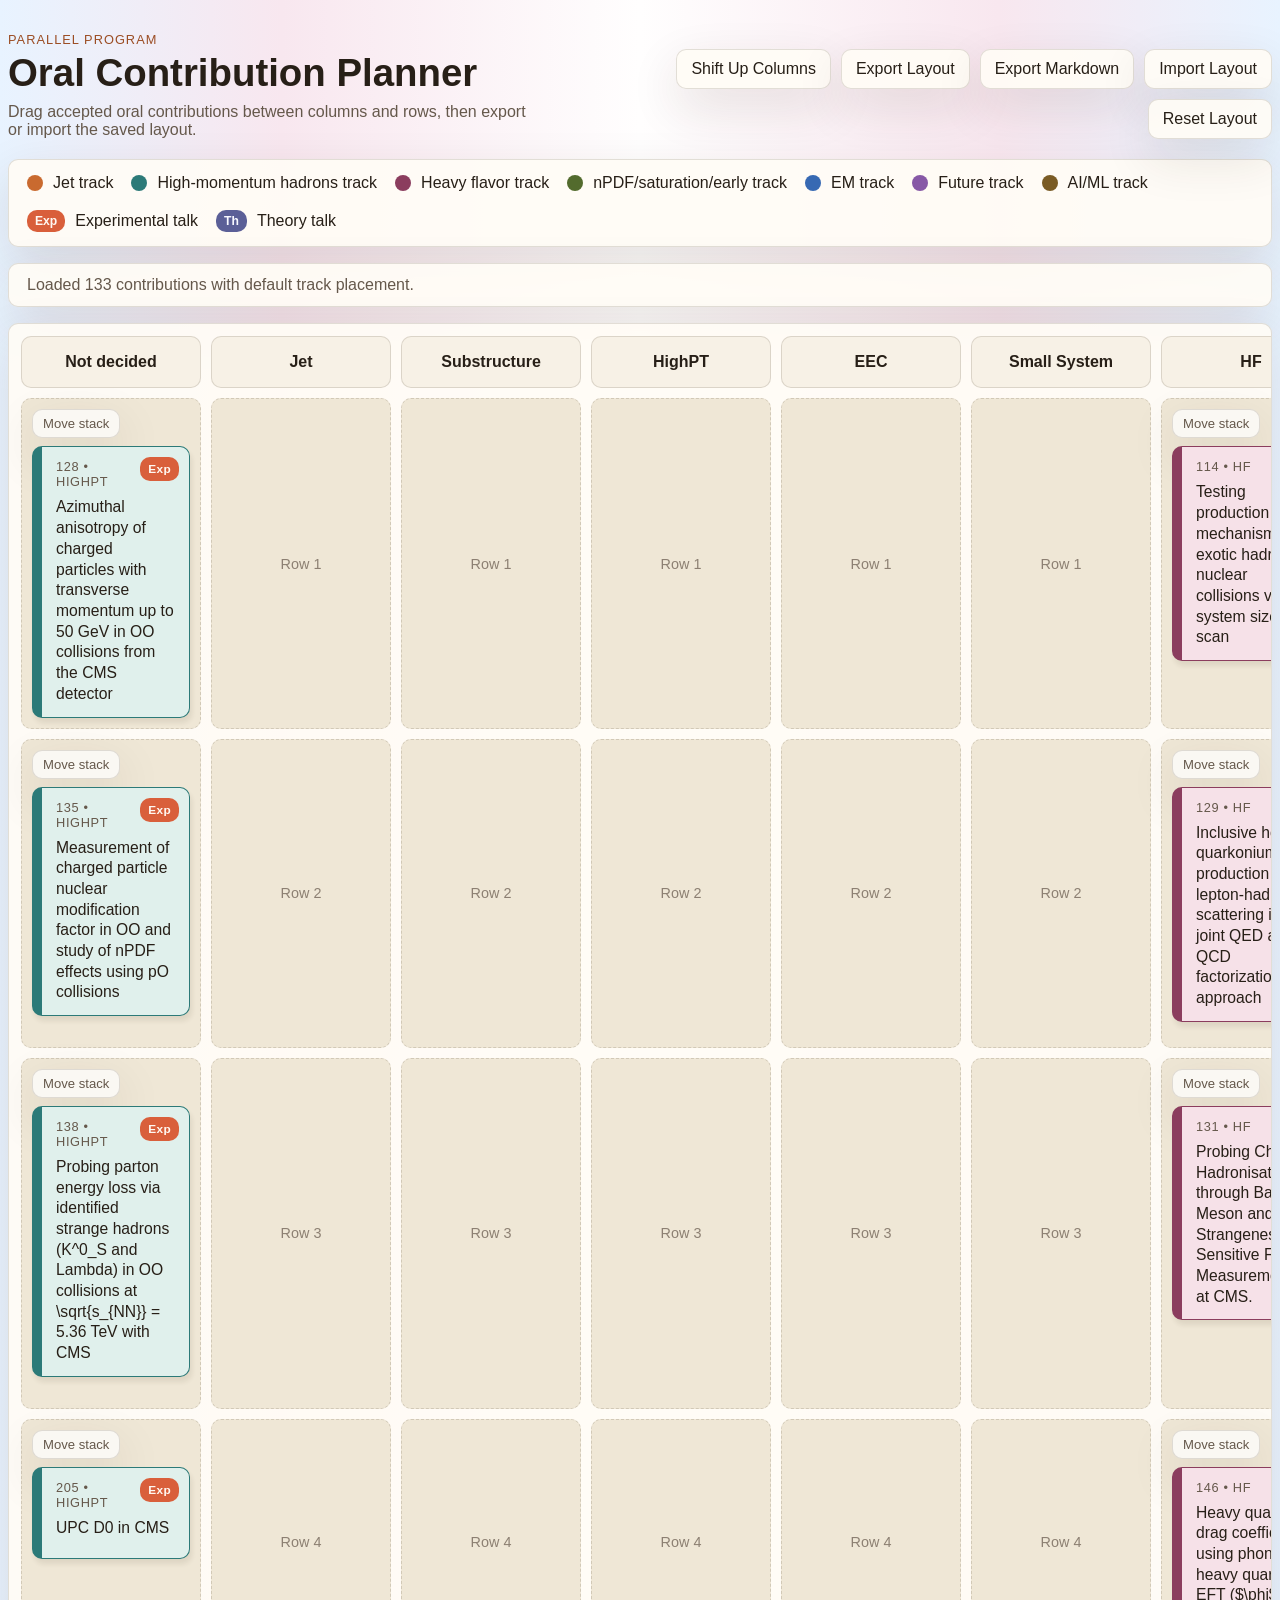
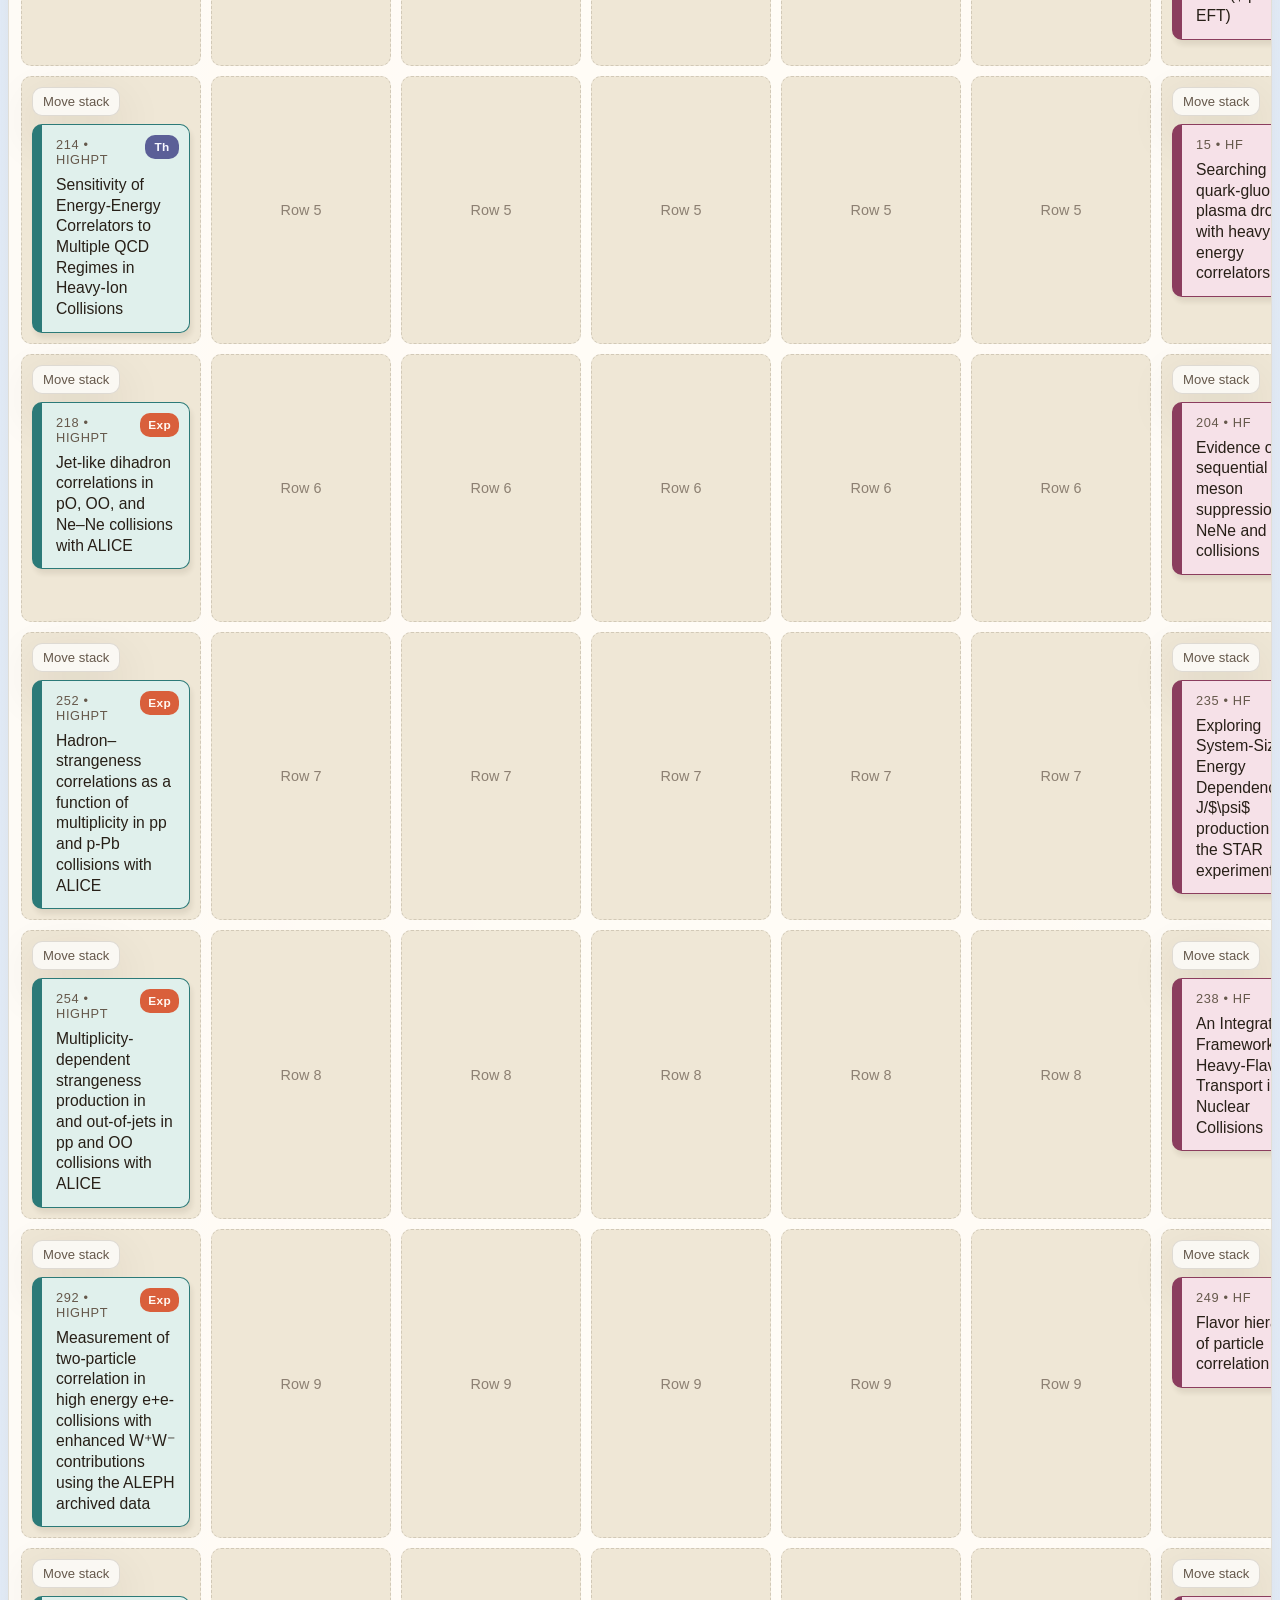
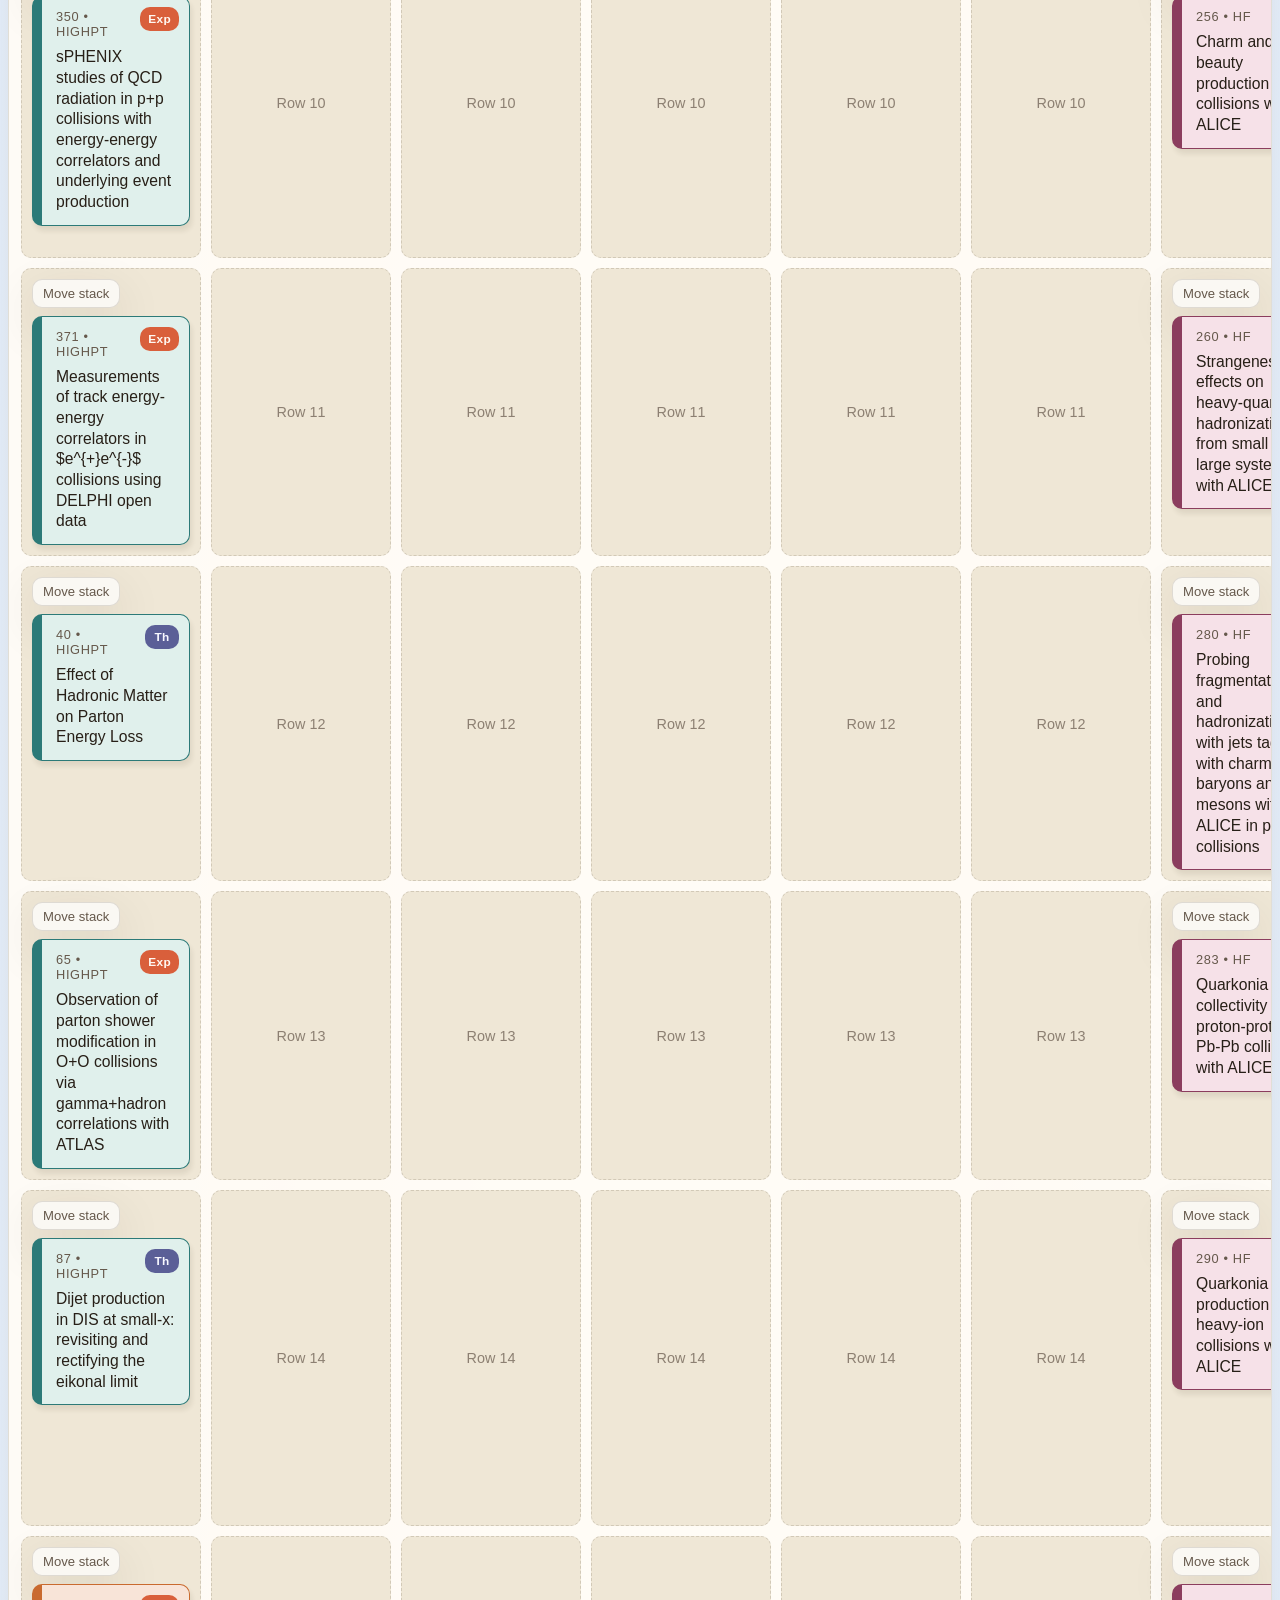
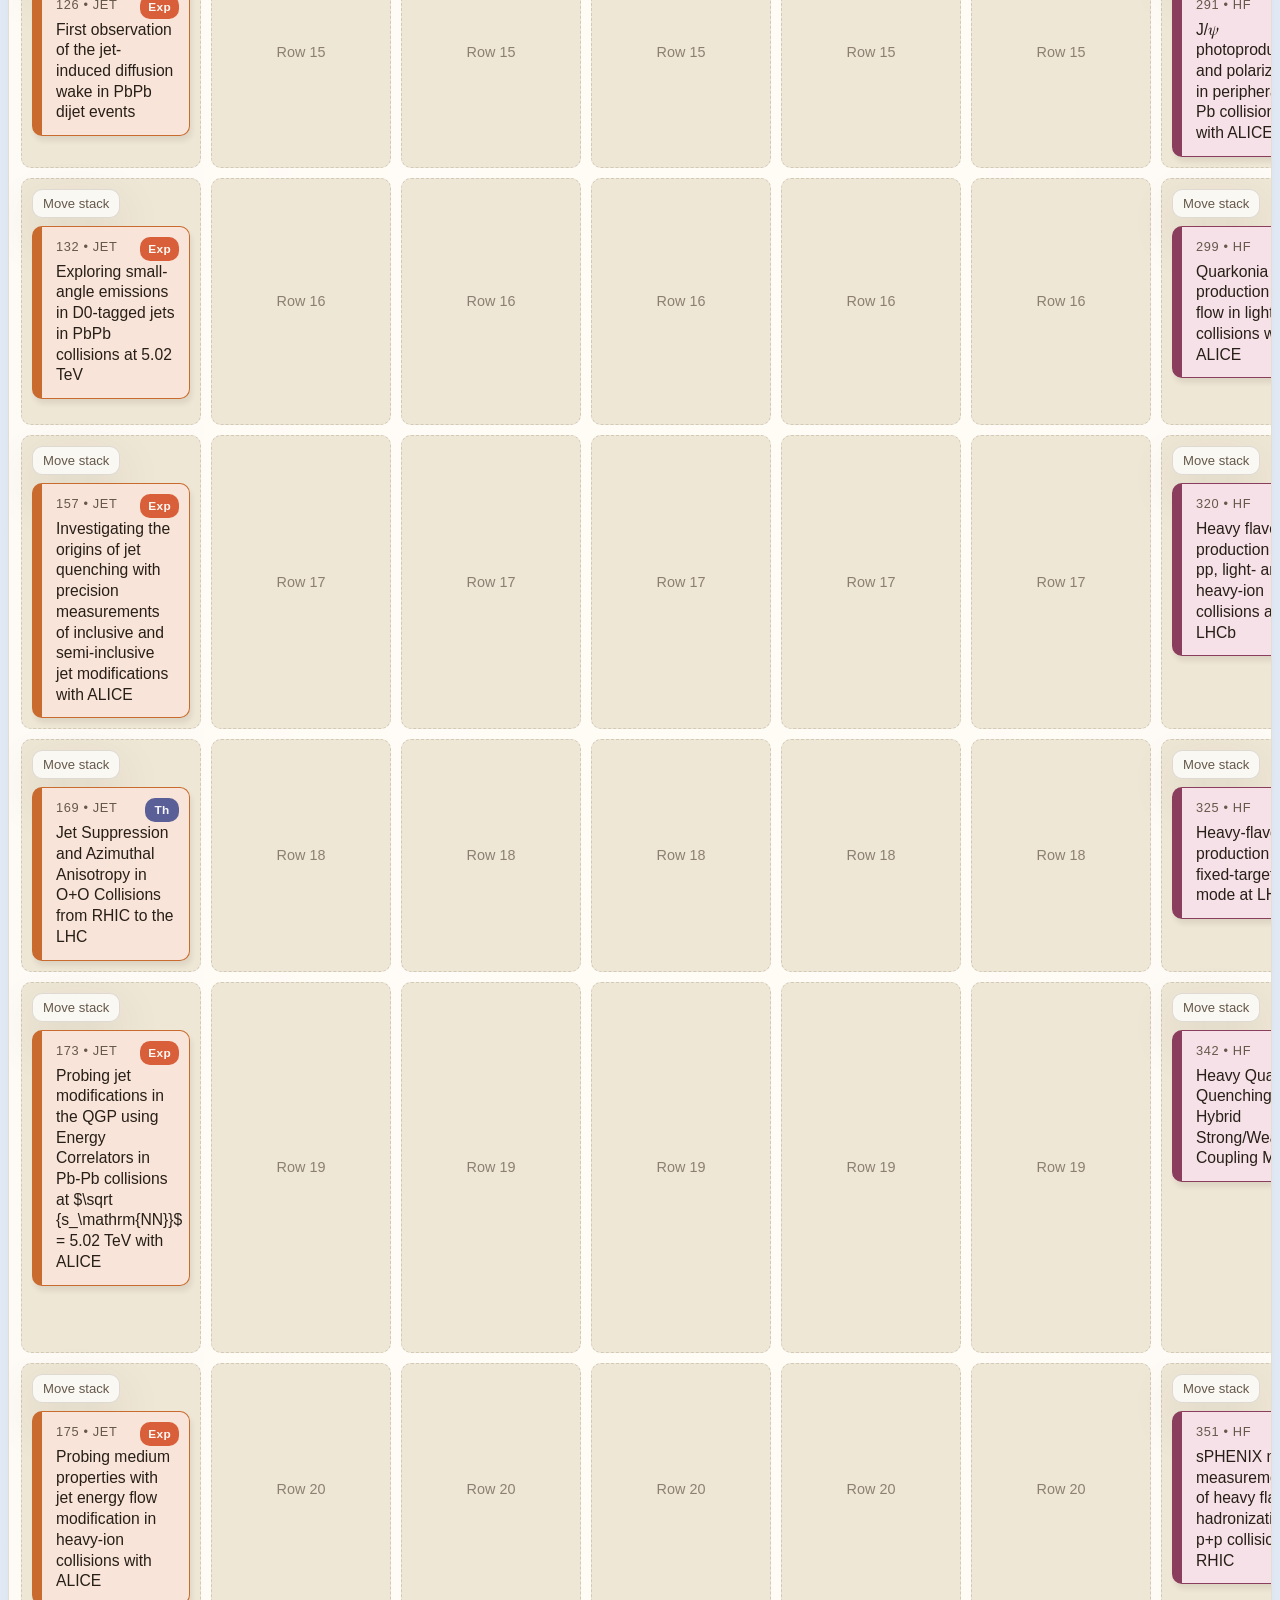
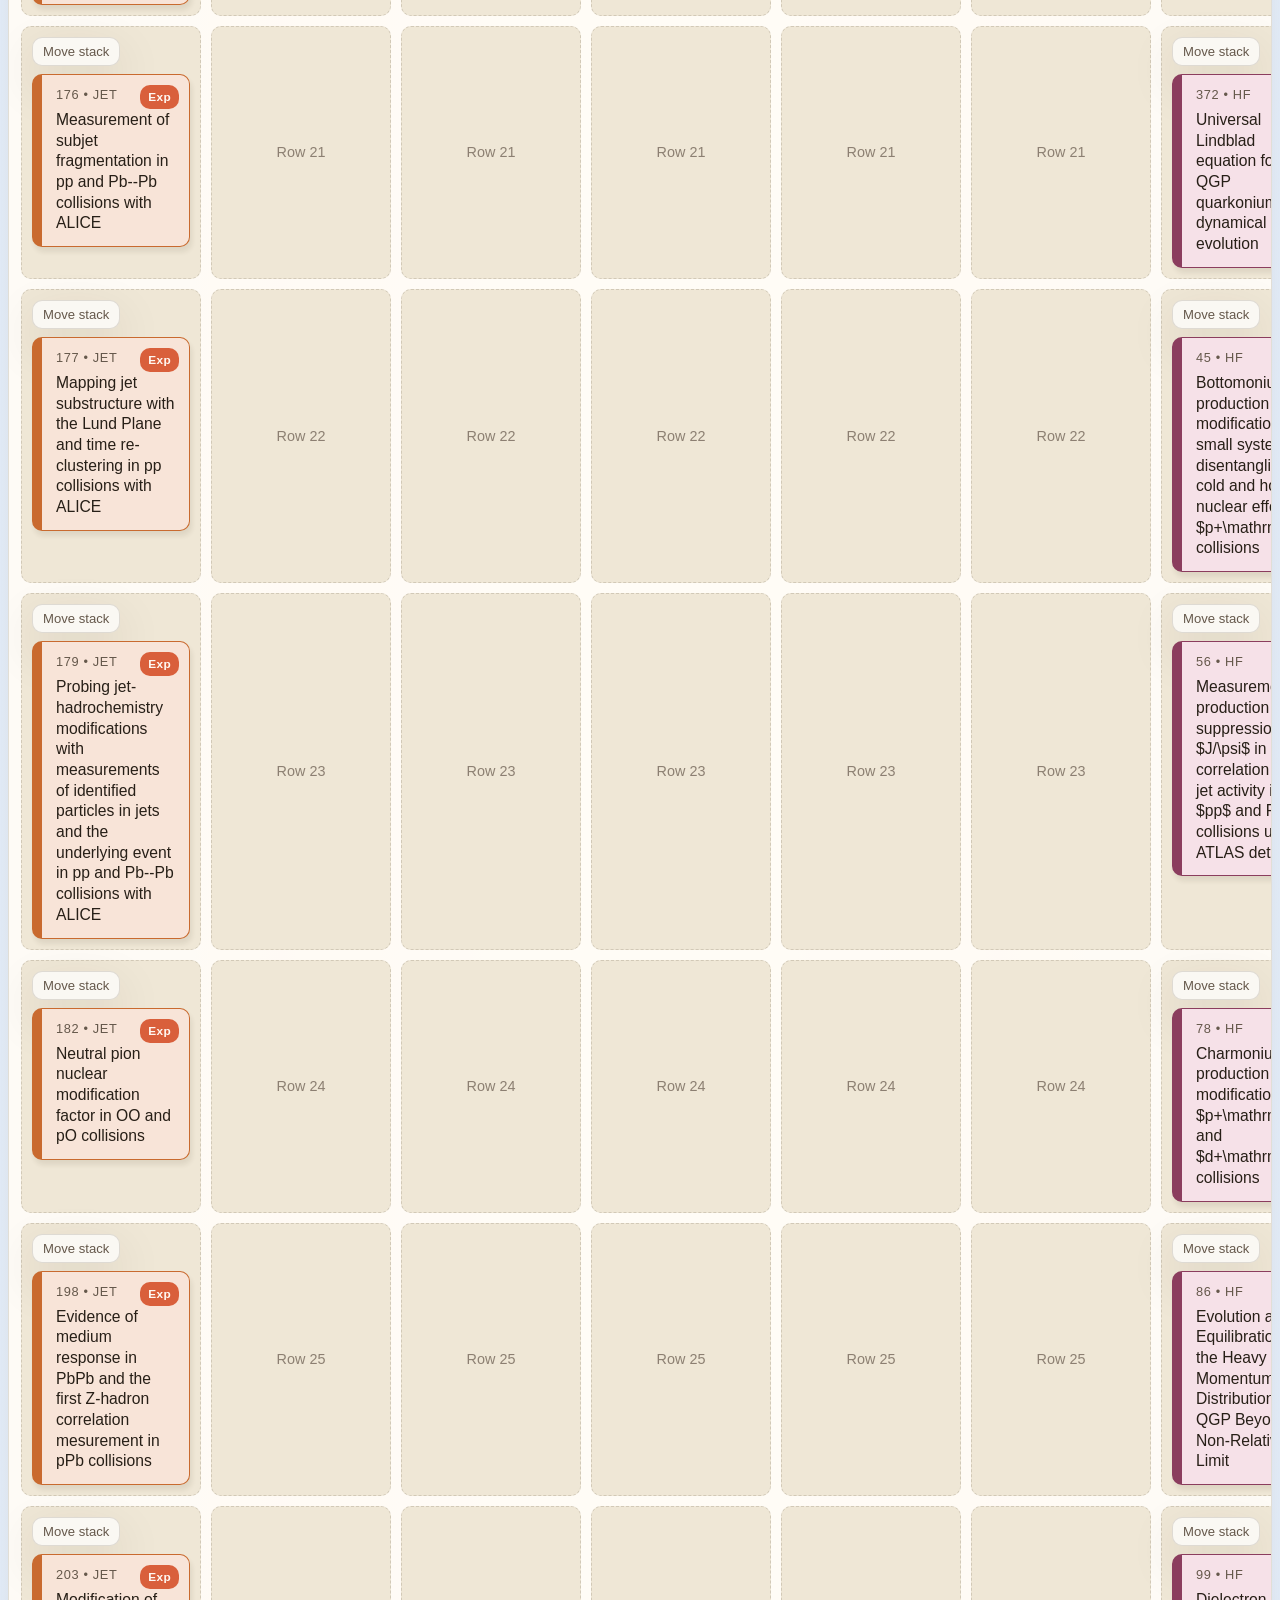
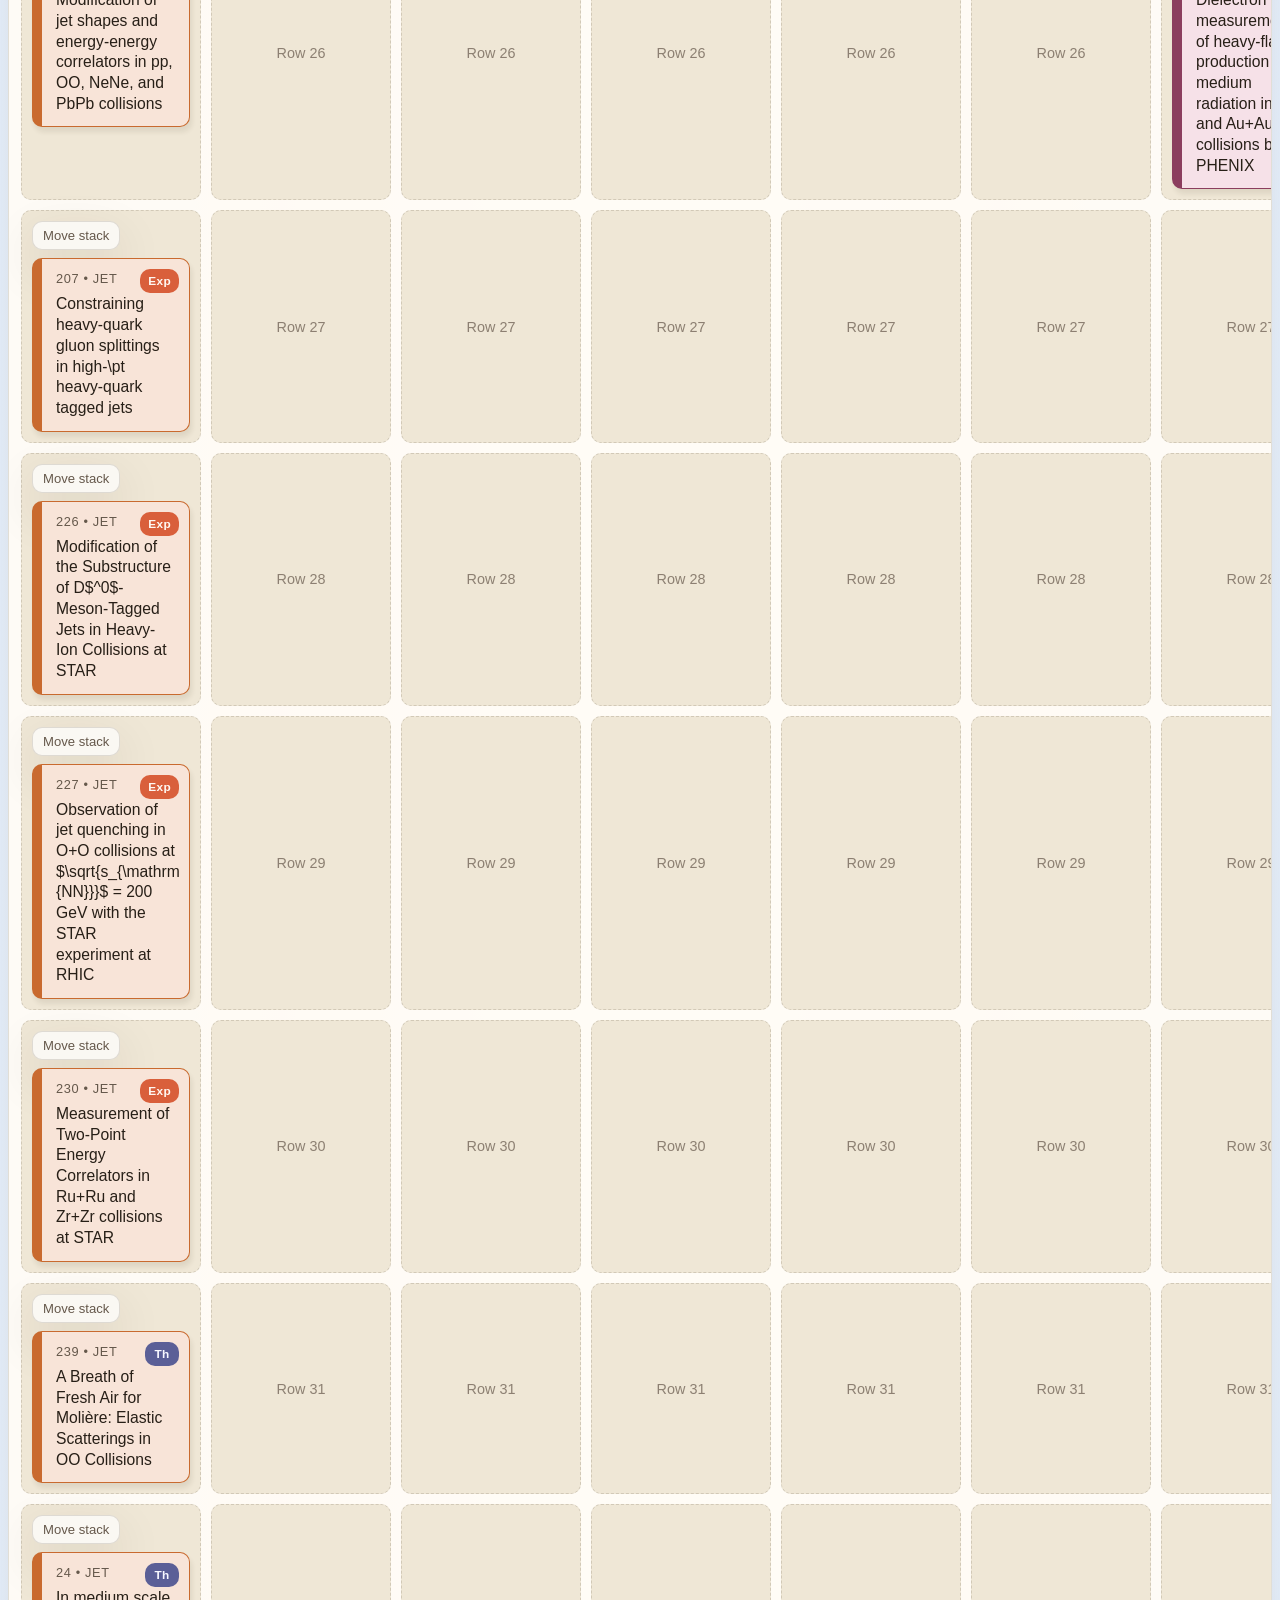
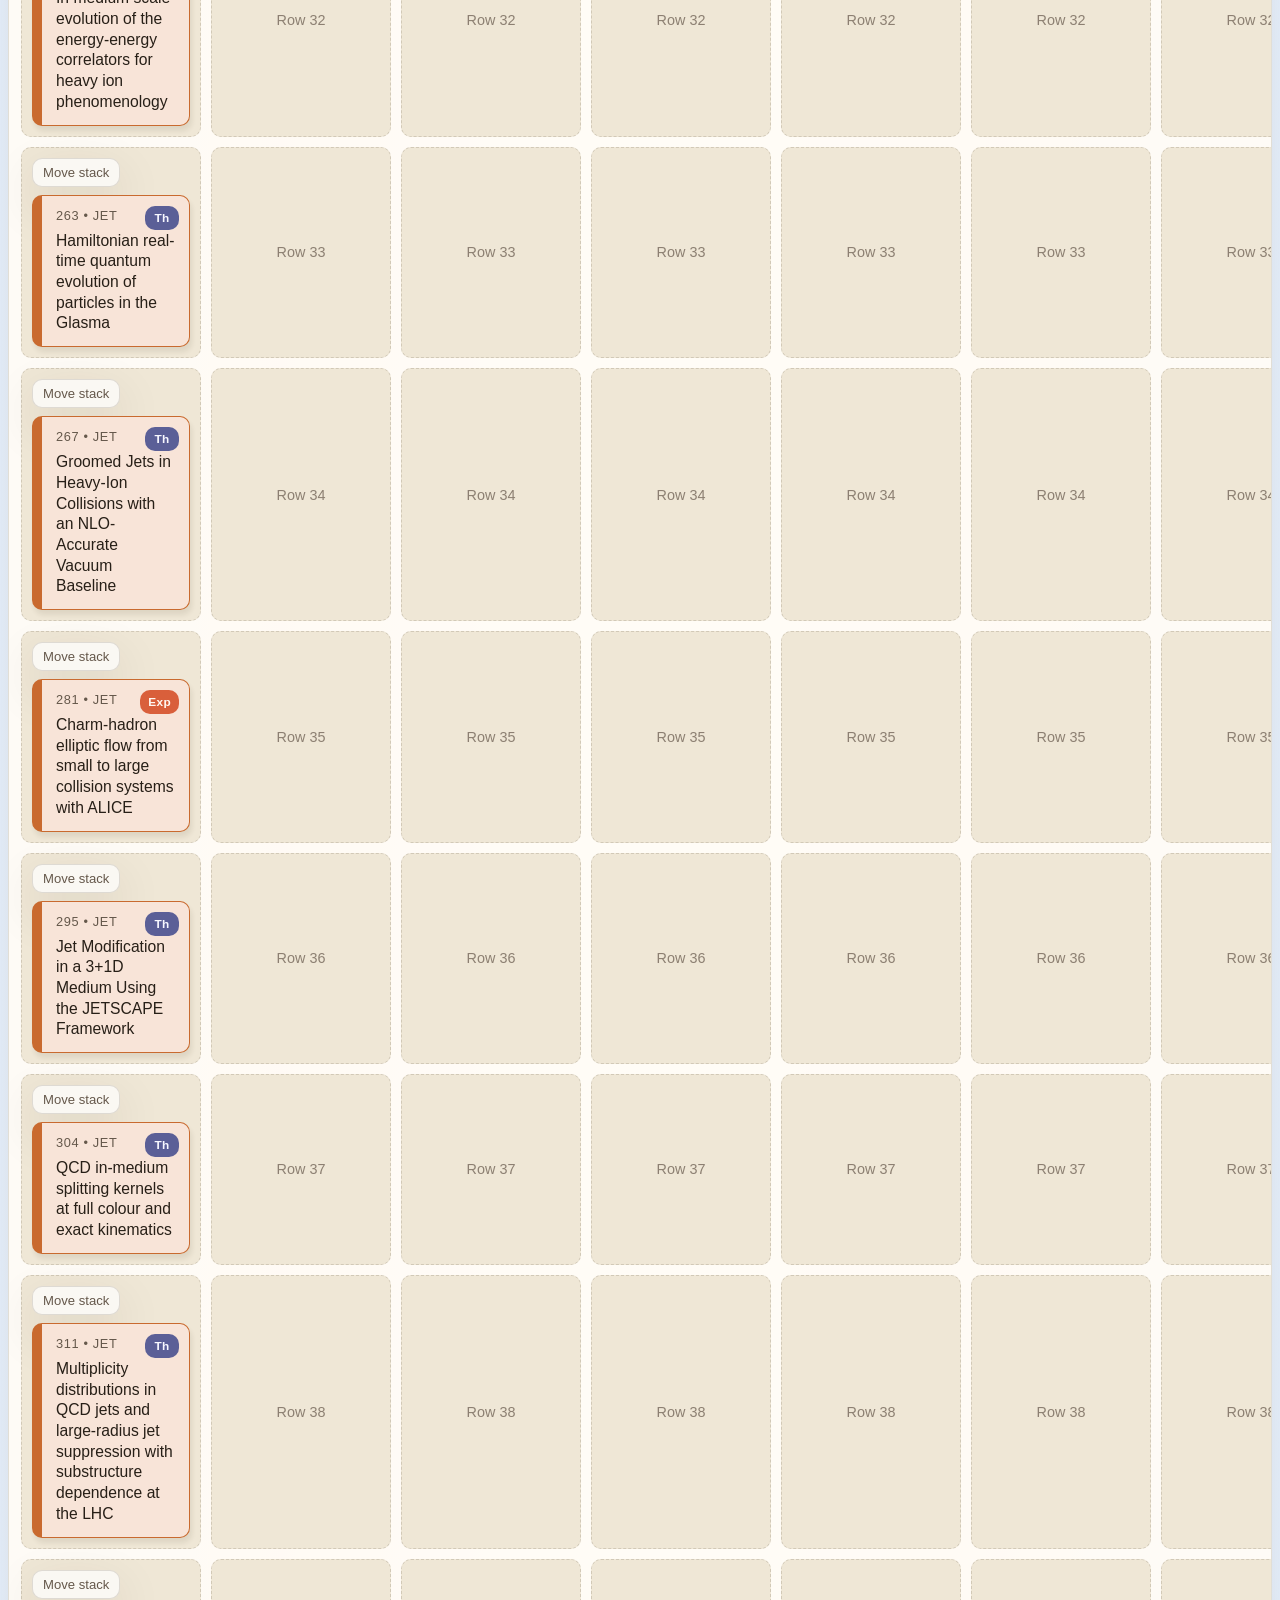
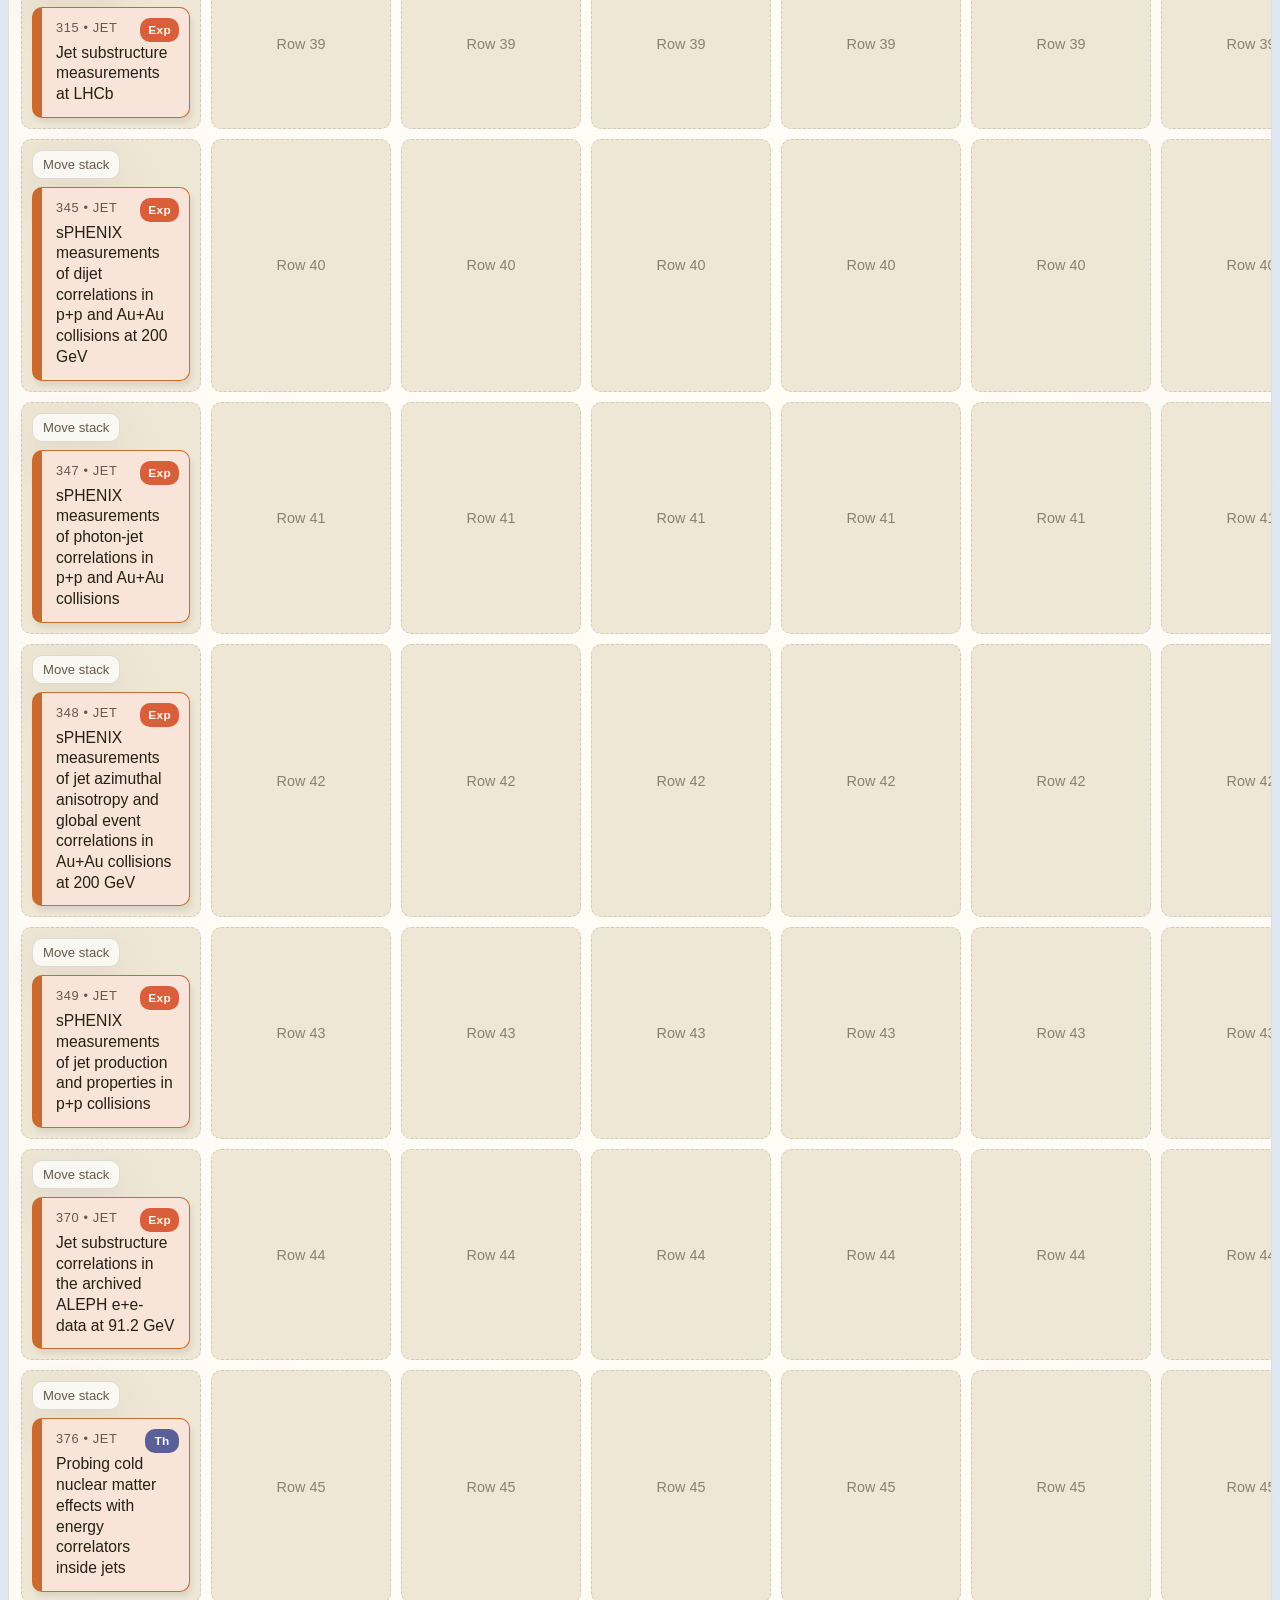
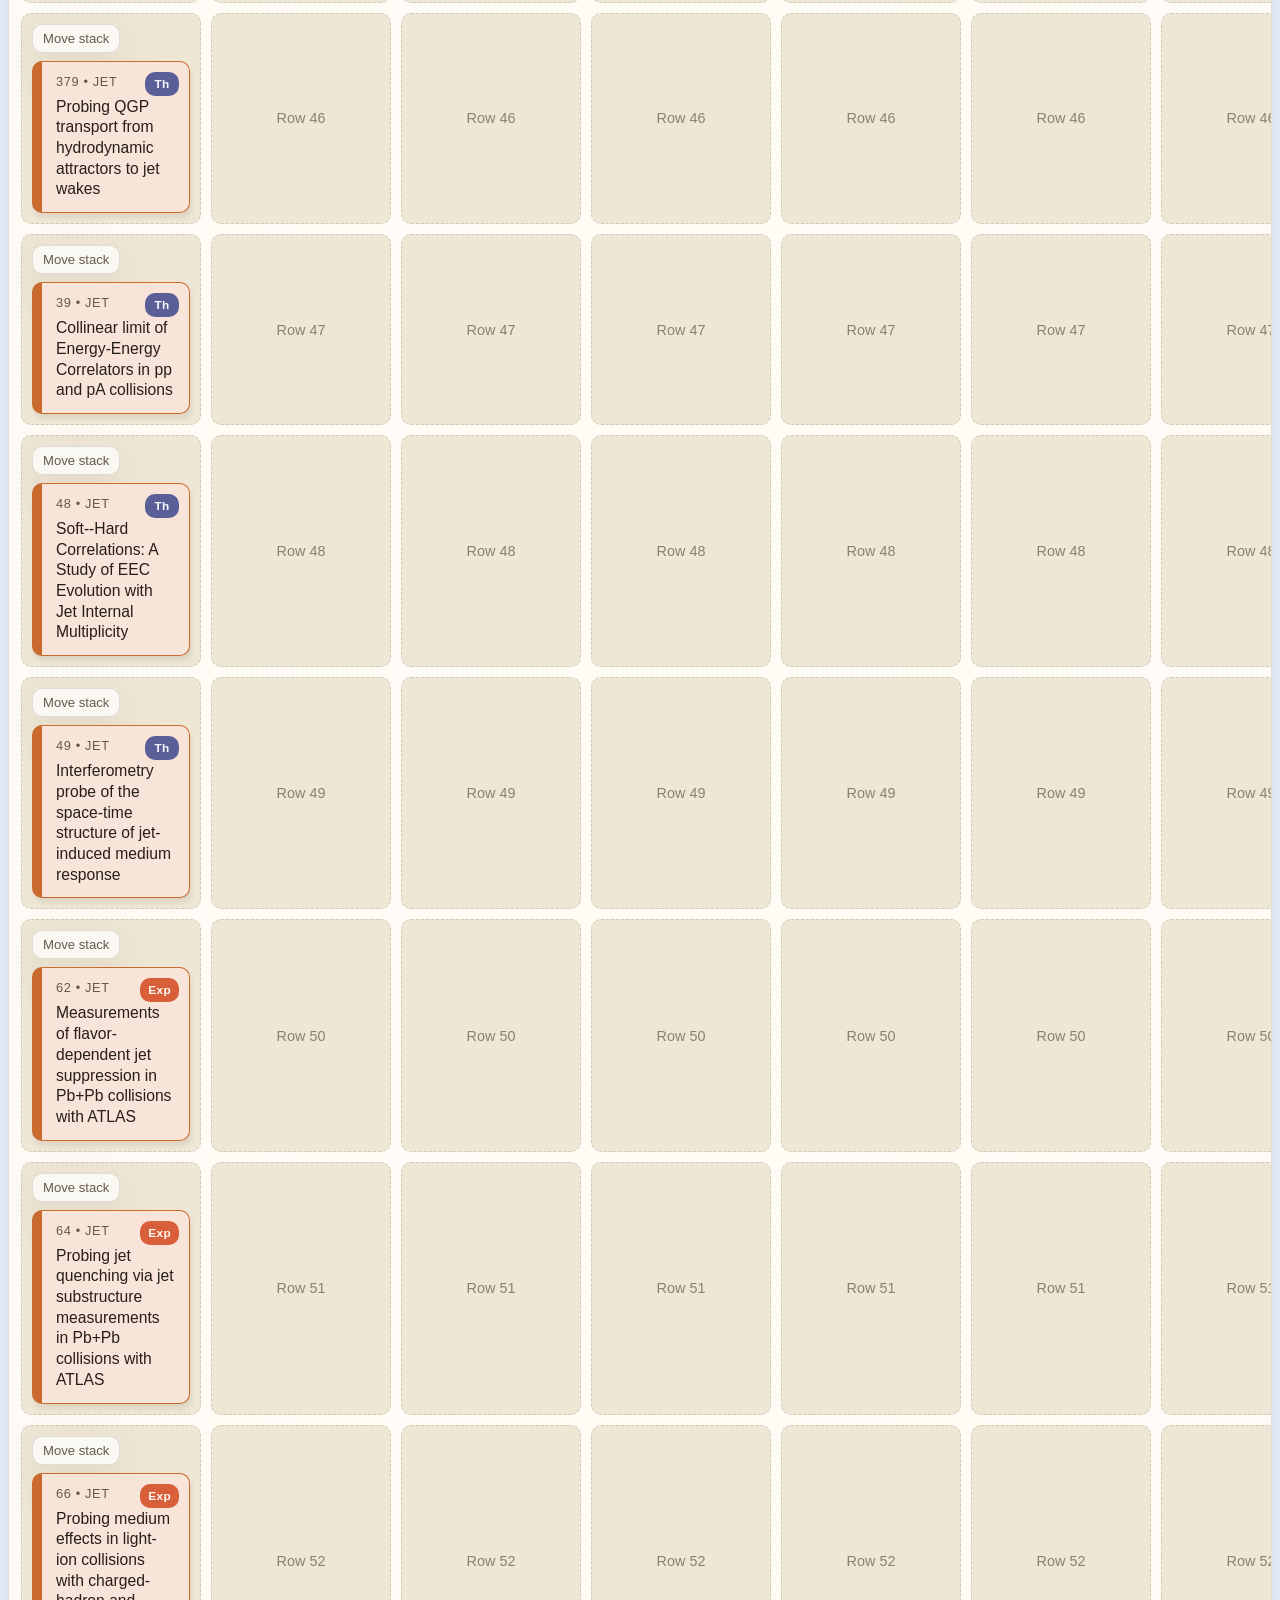
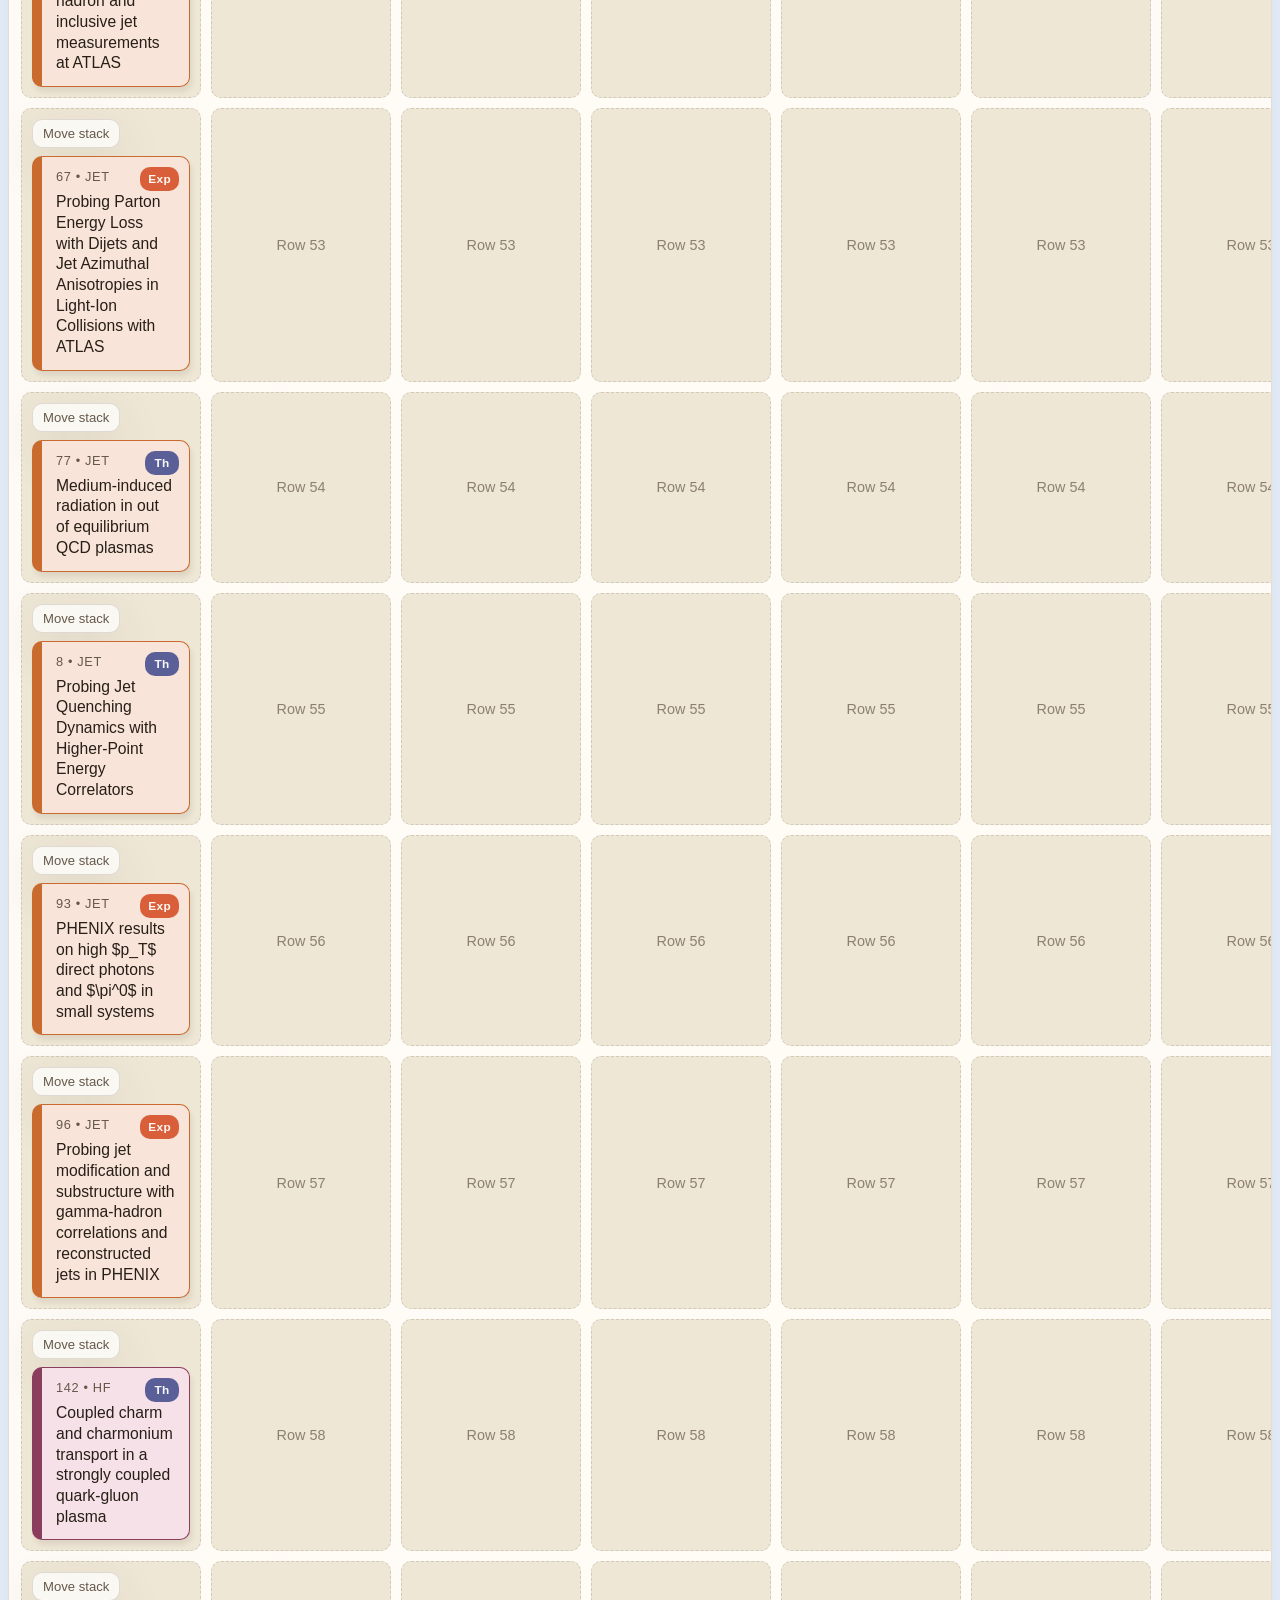
==== commit 99bcf973: "Update contribution titles" ====
--- a/docs/index.html
+++ b/docs/index.html
@@ -47,7 +47,7 @@
       </section>
 
       <footer class="page-footer">
-        Oral contribution planner designed by Luna Chen powered by Codex, last update May 5, 2026
+        Oral contribution planner designed by Luna Chen powered by Codex, last update May 6, 2026
       </footer>
     </main>
 
